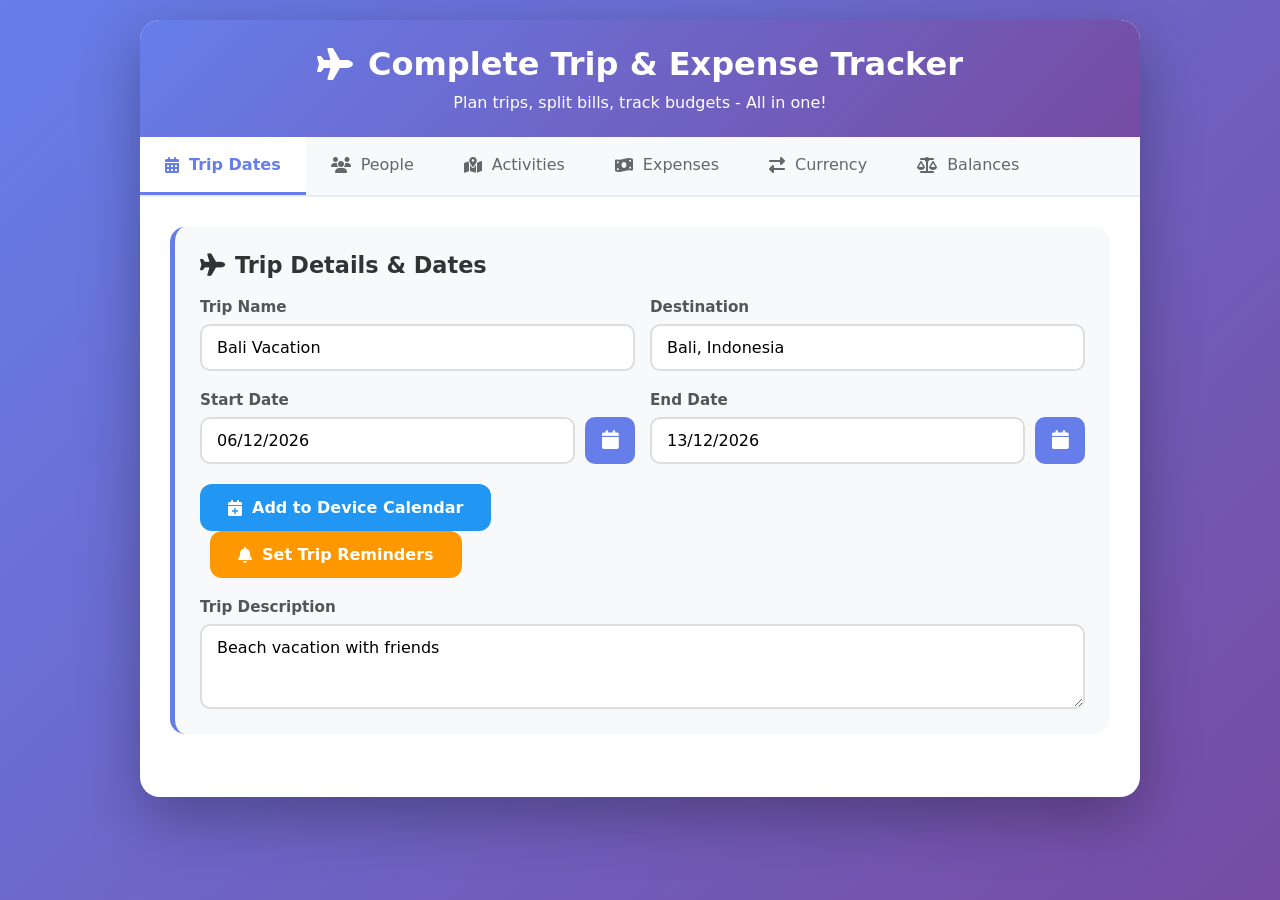
==== index.html @ 72ba5b9f "Update index.html" ====
<!DOCTYPE html>
<html lang="en">
<head>
    <meta charset="UTF-8">
    <meta name="viewport" content="width=device-width, initial-scale=1.0">
    <title>Trip Planner & Expense Tracker</title>
    <link rel="stylesheet" href="https://cdnjs.cloudflare.com/ajax/libs/font-awesome/6.4.0/css/all.min.css">
    <style>
        * {
            margin: 0;
            padding: 0;
            box-sizing: border-box;
            font-family: 'Segoe UI', system-ui, sans-serif;
        }
        
        body {
            background: linear-gradient(135deg, #667eea 0%, #764ba2 100%);
            min-height: 100vh;
            padding: 20px;
            color: #333;
        }
        
        .container {
            max-width: 1000px;
            margin: 0 auto;
            background: white;
            border-radius: 20px;
            overflow: hidden;
            box-shadow: 0 20px 60px rgba(0, 0, 0, 0.3);
        }
        
        /* Header */
        .header {
            background: linear-gradient(135deg, #667eea 0%, #764ba2 100%);
            color: white;
            padding: 25px;
            text-align: center;
        }
        
        .header h1 {
            font-size: 2rem;
            margin-bottom: 10px;
            display: flex;
            align-items: center;
            justify-content: center;
            gap: 15px;
        }
        
        /* Tabs */
        .tabs {
            display: flex;
            background: #f8f9fa;
            border-bottom: 2px solid #e9ecef;
            overflow-x: auto;
        }
        
        .tab-btn {
            padding: 18px 25px;
            border: none;
            background: none;
            font-size: 1rem;
            cursor: pointer;
            display: flex;
            align-items: center;
            gap: 10px;
            white-space: nowrap;
            color: #666;
            border-bottom: 3px solid transparent;
            transition: all 0.3s;
        }
        
        .tab-btn:hover {
            background: #e9ecef;
        }
        
        .tab-btn.active {
            color: #667eea;
            border-bottom: 3px solid #667eea;
            background: white;
            font-weight: 600;
        }
        
        /* Main Content */
        .main-content {
            padding: 30px;
            min-height: 600px;
        }
        
        .tab-content {
            display: none;
            animation: fadeIn 0.5s ease;
        }
        
        .tab-content.active {
            display: block;
        }
        
        @keyframes fadeIn {
            from { opacity: 0; transform: translateY(20px); }
            to { opacity: 1; transform: translateY(0); }
        }
        
        /* Card Styling */
        .card {
            background: #f8f9fa;
            border-radius: 15px;
            padding: 25px;
            margin-bottom: 25px;
            border-left: 5px solid #667eea;
        }
        
        .card h2 {
            color: #333;
            margin-bottom: 20px;
            display: flex;
            align-items: center;
            gap: 10px;
            font-size: 1.4rem;
        }
        
        /* Input Groups */
        .input-row {
            display: grid;
            grid-template-columns: repeat(auto-fit, minmax(200px, 1fr));
            gap: 15px;
            margin-bottom: 20px;
        }
        
        .input-group {
            display: flex;
            flex-direction: column;
            gap: 8px;
        }
        
        .input-group label {
            font-weight: 600;
            color: #555;
            font-size: 0.95rem;
        }
        
        input, select, textarea {
            padding: 12px 15px;
            border: 2px solid #ddd;
            border-radius: 10px;
            font-size: 1rem;
            transition: all 0.3s;
            background: white;
        }
        
        input:focus, select:focus, textarea:focus {
            outline: none;
            border-color: #667eea;
            box-shadow: 0 0 0 3px rgba(102, 126, 234, 0.1);
        }
        
        /* Date Picker */
        .date-container {
            position: relative;
        }
        
        .date-input-container {
            display: flex;
            gap: 10px;
        }
        
        .date-input {
            flex: 1;
        }
        
        .calendar-btn {
            background: #667eea;
            color: white;
            border: none;
            width: 50px;
            border-radius: 10px;
            cursor: pointer;
            font-size: 1.2rem;
            display: flex;
            align-items: center;
            justify-content: center;
            transition: all 0.3s;
        }
        
        .calendar-btn:hover {
            background: #764ba2;
        }
        
        .calendar-modal {
            display: none;
            position: absolute;
            top: 100%;
            left: 0;
            background: white;
            border-radius: 15px;
            padding: 20px;
            box-shadow: 0 10px 40px rgba(0, 0, 0, 0.2);
            z-index: 1000;
            width: 320px;
            margin-top: 10px;
        }
        
        .calendar-modal.active {
            display: block;
            animation: fadeIn 0.3s ease;
        }
        
        /* Calendar Styling */
        .calendar {
            width: 100%;
        }
        
        .calendar-header {
            display: flex;
            justify-content: space-between;
            align-items: center;
            margin-bottom: 15px;
            padding-bottom: 10px;
            border-bottom: 2px solid #f0f0f0;
        }
        
        .calendar-header button {
            background: none;
            border: none;
            font-size: 1.2rem;
            cursor: pointer;
            color: #667eea;
            padding: 5px 10px;
            border-radius: 5px;
        }
        
        .calendar-header button:hover {
            background: #f0f0f0;
        }
        
        .calendar-month-year {
            font-weight: 600;
            font-size: 1.1rem;
        }
        
        .calendar-weekdays {
            display: grid;
            grid-template-columns: repeat(7, 1fr);
            text-align: center;
            font-weight: 600;
            color: #666;
            margin-bottom: 10px;
        }
        
        .calendar-days {
            display: grid;
            grid-template-columns: repeat(7, 1fr);
            gap: 5px;
        }
        
        .calendar-day {
            height: 40px;
            display: flex;
            align-items: center;
            justify-content: center;
            border-radius: 8px;
            cursor: pointer;
            transition: all 0.2s;
            font-size: 0.9rem;
        }
        
        .calendar-day:hover:not(.empty):not(.selected) {
            background: #f0f0f0;
        }
        
        .calendar-day.empty {
            cursor: default;
        }
        
        .calendar-day.selected {
            background: #667eea;
            color: white;
        }
        
        .calendar-day.today {
            background: #e3f2fd;
            font-weight: bold;
        }
        
        /* Buttons */
        .btn {
            background: linear-gradient(135deg, #667eea 0%, #764ba2 100%);
            color: white;
            border: none;
            padding: 14px 28px;
            border-radius: 12px;
            font-size: 1rem;
            font-weight: 600;
            cursor: pointer;
            display: flex;
            align-items: center;
            gap: 10px;
            transition: all 0.3s;
        }
        
        .btn:hover {
            transform: translateY(-3px);
            box-shadow: 0 8px 20px rgba(102, 126, 234, 0.3);
        }
        
        /* Currency Converter */
        .converter-box {
            background: white;
            border: 3px solid #667eea;
            border-radius: 15px;
            padding: 25px;
            margin: 30px 0;
            text-align: center;
        }
        
        .converter-box h3 {
            margin-bottom: 20px;
            color: #333;
            display: flex;
            align-items: center;
            justify-content: center;
            gap: 10px;
        }
        
        .converter-inputs {
            display: flex;
            align-items: center;
            justify-content: center;
            gap: 15px;
            flex-wrap: wrap;
            margin-bottom: 20px;
        }
        
        .currency-input {
            display: flex;
            flex-direction: column;
            align-items: center;
            gap: 10px;
        }
        
        .swap-btn {
            background: #667eea;
            color: white;
            border: none;
            width: 50px;
            height: 50px;
            border-radius: 50%;
            cursor: pointer;
            font-size: 1.5rem;
            display: flex;
            align-items: center;
            justify-content: center;
            transition: all 0.3s;
        }
        
        .swap-btn:hover {
            transform: rotate(180deg);
            background: #764ba2;
        }
        
        .conversion-result {
            background: linear-gradient(135deg, #667eea 0%, #764ba2 100%);
            color: white;
            padding: 20px;
            border-radius: 12px;
            font-size: 1.5rem;
            font-weight: bold;
            margin-top: 20px;
            display: none;
        }
        
        /* Checkbox Grid */
        .checkbox-grid {
            display: grid;
            grid-template-columns: repeat(auto-fill, minmax(180px, 1fr));
            gap: 12px;
            margin: 20px 0;
        }
        
        .checkbox-item {
            display: flex;
            align-items: center;
            gap: 10px;
            padding: 12px;
            background: white;
            border: 2px solid #e9ecef;
            border-radius: 10px;
            cursor: pointer;
            transition: all 0.3s;
        }
        
        .checkbox-item:hover {
            border-color: #667eea;
            transform: translateY(-2px);
        }
        
        .checkbox-item input {
            margin: 0;
        }
        
        /* List Items */
        .list {
            margin-top: 20px;
        }
        
        .list-item {
            background: white;
            border-left: 4px solid #667eea;
            padding: 15px;
            margin-bottom: 10px;
            border-radius: 10px;
            display: flex;
            justify-content: space-between;
            align-items: center;
        }
        
        .delete-btn {
            background: #ff6b6b;
            color: white;
            border: none;
            width: 30px;
            height: 30px;
            border-radius: 50%;
            cursor: pointer;
            display: flex;
            align-items: center;
            justify-content: center;
        }
        
        /* Balance Cards */
        .balance-summary {
            display: grid;
            grid-template-columns: repeat(2, 1fr);
            gap: 15px;
            margin-bottom: 25px;
        }
        
        .total-card {
            background: linear-gradient(135deg, #667eea 0%, #764ba2 100%);
            color: white;
            padding: 20px;
            border-radius: 15px;
            text-align: center;
        }
        
        /* Responsive */
        @media (max-width: 768px) {
            .tabs {
                flex-direction: column;
            }
            
            .tab-btn {
                justify-content: center;
            }
            
            .input-row {
                grid-template-columns: 1fr;
            }
            
            .checkbox-grid {
                grid-template-columns: 1fr;
            }
            
            .converter-inputs {
                flex-direction: column;
            }
            
            .swap-btn {
                transform: rotate(90deg);
            }
            
            .swap-btn:hover {
                transform: rotate(270deg);
            }
            
            .balance-summary {
                grid-template-columns: 1fr;
            }
            
            .calendar-modal {
                position: fixed;
                top: 50%;
                left: 50%;
                transform: translate(-50%, -50%);
                width: 90%;
                max-width: 320px;
            }
        }
    </style>
</head>
<body>
    <div class="container">
        <!-- Header -->
        <div class="header">
            <h1><i class="fas fa-plane"></i> Complete Trip & Expense Tracker</h1>
            <p>Plan trips, split bills, track budgets - All in one!</p>
        </div>
        
        <!-- Tabs Navigation -->
        <div class="tabs">
            <button class="tab-btn active" data-tab="trip">
                <i class="fas fa-calendar-alt"></i> Trip Dates
            </button>
            <button class="tab-btn" data-tab="people">
                <i class="fas fa-users"></i> People
            </button>
            <button class="tab-btn" data-tab="activities">
                <i class="fas fa-map-marked-alt"></i> Activities
            </button>
            <button class="tab-btn" data-tab="expenses">
                <i class="fas fa-money-bill-wave"></i> Expenses
            </button>
            <button class="tab-btn" data-tab="currency">
                <i class="fas fa-exchange-alt"></i> Currency
            </button>
            <button class="tab-btn" data-tab="balances">
                <i class="fas fa-scale-balanced"></i> Balances
            </button>
        </div>
        
        <!-- Main Content -->
        <div class="main-content">
            <!-- TRIP DATES TAB -->
            <div id="trip" class="tab-content active">
                <div class="card">
                    <h2><i class="fas fa-plane"></i> Trip Details & Dates</h2>
                    
                    <div class="input-row">
                        <div class="input-group">
                            <label for="tripName">Trip Name</label>
                            <input type="text" id="tripName" placeholder="e.g., Bali Vacation" value="Bali Vacation">
                        </div>
                        <div class="input-group">
                            <label for="destination">Destination</label>
                            <input type="text" id="destination" placeholder="Where are you going?" value="Bali, Indonesia">
                        </div>
                    </div>
                    
                    <!-- Date Range with Calendar -->
                    <div class="input-row">
                        <div class="input-group">
                            <label for="startDate">Start Date</label>
                            <div class="date-container">
                                <div class="date-input-container">
                                    <input type="text" id="startDate" 
                                           class="date-input" 
                                           placeholder="DD/MM/YYYY"
                                           pattern="\d{2}/\d{2}/\d{4}">
                                    <button class="calendar-btn" onclick="toggleCalendar('start')">
                                        <i class="fas fa-calendar"></i>
                                    </button>
                                </div>
                                <div class="calendar-modal" id="calendarStart"></div>
                            </div>
                        </div>
                        
                        <div class="input-group">
                            <label for="endDate">End Date</label>
                            <div class="date-container">
                                <div class="date-input-container">
                                    <input type="text" id="endDate" 
                                           class="date-input" 
                                           placeholder="DD/MM/YYYY"
                                           pattern="\d{2}/\d{2}/\d{4}">
                                    <button class="calendar-btn" onclick="toggleCalendar('end')">
                                        <i class="fas fa-calendar"></i>
                                    </button>
                                </div>
                                <div class="calendar-modal" id="calendarEnd"></div>
                            </div>
                        </div>
                    </div>
                    
                    <!-- Calendar Export Buttons -->
                    <div style="margin-top: 20px;">
                        <button onclick="exportToCalendar()" class="btn" style="background: #2196F3;">
                            <i class="fas fa-calendar-plus"></i> Add to Device Calendar
                        </button>
                        <button onclick="setupNotifications()" class="btn" style="background: #FF9800; margin-left: 10px;">
                            <i class="fas fa-bell"></i> Set Trip Reminders
                        </button>
                        <div id="calendarStatus" style="margin-top: 10px; font-size: 0.9rem; color: #666;"></div>
                    </div>
                    
                    <div class="input-group" style="margin-top: 20px;">
                        <label for="tripDescription">Trip Description</label>
                        <textarea id="tripDescription" rows="3" placeholder="Any notes about the trip...">Beach vacation with friends</textarea>
                    </div>
                </div>
            </div>
            
            <!-- PEOPLE TAB -->
            <div id="people" class="tab-content">
                <div class="card">
                    <h2><i class="fas fa-users"></i> Add Trip Participants</h2>
                    
                    <div class="input-row">
                        <div class="input-group">
                            <label for="personName">Name</label>
                            <input type="text" id="personName" placeholder="e.g., John">
                        </div>
                        <div class="input-group">
                            <label for="personBudget">Budget</label>
                            <input type="number" id="personBudget" placeholder="0.00" min="0" step="0.01">
                        </div>
                        <div class="input-group">
                            <label for="personCurrency">Preferred Currency</label>
                            <select id="personCurrency">
                                <option value="USD">🇺🇸 USD</option>
                                <option value="EUR">🇪🇺 EUR</option>
                                <option value="GBP">🇬🇧 GBP</option>
                                <option value="JPY">🇯🇵 JPY</option>
                                <option value="INR">🇮🇳 INR</option>
                            </select>
                        </div>
                        <div class="input-group" style="align-self: flex-end;">
                            <button onclick="addPerson()" class="btn" style="padding: 12px 20px;">
                                <i class="fas fa-plus"></i> Add
                            </button>
                        </div>
                    </div>
                    
                    <div id="participantsList">
                        <h3 style="margin: 25px 0 15px; color: #555;">Trip Participants</h3>
                        <div id="participantsContainer">
                            <!-- Participants will appear here -->
                        </div>
                    </div>
                </div>
            </div>
            
            <!-- ACTIVITIES TAB -->
            <div id="activities" class="tab-content">
                <div class="card">
                    <h2><i class="fas fa-map-marked-alt"></i> Plan Activities</h2>
                    
                    <div class="input-row">
                        <div class="input-group">
                            <label for="activityName">Activity Name</label>
                            <input type="text" id="activityName" placeholder="e.g., Museum Tour">
                        </div>
                        <div class="input-group">
                            <label for="activityDate">Date</label>
                            <div class="date-container">
                                <div class="date-input-container">
                                    <input type="text" id="activityDate" 
                                           class="date-input" 
                                           placeholder="DD/MM/YYYY"
                                           pattern="\d{2}/\d{2}/\d{4}">
                                    <button class="calendar-btn" onclick="toggleCalendar('activity')">
                                        <i class="fas fa-calendar"></i>
                                    </button>
                                </div>
                                <div class="calendar-modal" id="calendarActivity"></div>
                            </div>
                        </div>
                    </div>
                    
                    <div class="input-row">
                        <div class="input-group">
                            <label for="activityCost">Total Cost</label>
                            <input type="number" id="activityCost" placeholder="0.00" min="0" step="0.01">
                        </div>
                        <div class="input-group">
                            <label for="activityCurrency">Currency</label>
                            <select id="activityCurrency">
                                <option value="USD">🇺🇸 USD</option>
                                <option value="EUR">🇪🇺 EUR</option>
                                <option value="GBP">🇬🇧 GBP</option>
                            </select>
                        </div>
                    </div>
                    
                    <div class="input-group">
                        <label for="activityDescription">Description</label>
                        <textarea id="activityDescription" rows="2" placeholder="Details about the activity..."></textarea>
                    </div>
                    
                    <h3 style="margin: 25px 0 15px; color: #555;">Select Participants for this Activity</h3>
                    <div id="activityParticipantsCheckboxes" class="checkbox-grid">
                        <!-- Checkboxes will be added here -->
                    </div>
                    
                    <!-- Budget Check Section -->
                    <div style="margin-top: 20px; padding: 15px; background: #f8f9fa; border-radius: 10px; display: none;" id="budgetCheck">
                        <h4><i class="fas fa-wallet"></i> Budget Check</h4>
                        <div id="budgetStatus"></div>
                    </div>
                    
                    <button onclick="addActivity()" class="btn" style="margin-top: 20px;">
                        <i class="fas fa-calendar-plus"></i> Add Activity
                    </button>
                    
                    <div id="activitiesList">
                        <h3 style="margin: 30px 0 15px; color: #555;">Planned Activities</h3>
                        <div id="activitiesContainer">
                            <!-- Activities will appear here -->
                        </div>
                    </div>
                </div>
            </div>
            
            <!-- EXPENSES TAB -->
            <div id="expenses" class="tab-content">
                <div class="card">
                    <h2><i class="fas fa-money-bill-wave"></i> Add Expenses</h2>
                    
                    <div class="input-row">
                        <div class="input-group">
                            <label for="expenseName">Description</label>
                            <input type="text" id="expenseName" placeholder="e.g., Dinner at restaurant">
                        </div>
                        <div class="input-group">
                            <label for="expenseAmount">Amount</label>
                            <input type="number" id="expenseAmount" placeholder="0.00" min="0" step="0.01">
                        </div>
                    </div>
                    
                    <div class="input-row">
                        <div class="input-group">
                            <label for="expenseCurrency">Currency</label>
                            <select id="expenseCurrency">
                                <option value="USD">🇺🇸 USD</option>
                                <option value="EUR">🇪🇺 EUR</option>
                                <option value="GBP">🇬🇧 GBP</option>
                                <option value="JPY">🇯🇵 JPY</option>
                                <option value="INR">🇮🇳 INR</option>
                            </select>
                        </div>
                        <div class="input-group">
                            <label for="paidBy">Paid By</label>
                            <select id="paidBy">
                                <!-- Filled by JavaScript -->
                            </select>
                        </div>
                    </div>
                    
                    <div class="input-group">
                        <label for="expenseCategory">Category</label>
                        <select id="expenseCategory">
                            <option value="food">🍕 Food & Drinks</option>
                            <option value="transport">🚗 Transport</option>
                            <option value="accommodation">🏨 Accommodation</option>
                            <option value="activities">🎭 Activities</option>
                            <option value="shopping">🛍️ Shopping</option>
                            <option value="other">📦 Other</option>
                        </select>
                    </div>
                    
                    <h3 style="margin: 25px 0 15px; color: #555;">Split Between</h3>
                    <div id="splitCheckboxes" class="checkbox-grid">
                        <!-- Checkboxes will be added here -->
                    </div>
                    
                    <!-- Real-time Balance Preview -->
                    <div style="margin-top: 20px; padding: 15px; background: #f8f9fa; border-radius: 10px;">
                        <h4><i class="fas fa-calculator"></i> Real-time Balance Preview</h4>
                        <div id="balancePreview">
                            <div style="color: #666; text-align: center;">Enter expense details to see balance impact</div>
                        </div>
                    </div>
                    
                    <button onclick="addExpense()" class="btn" style="margin-top: 20px;">
                        <i class="fas fa-save"></i> Add Expense
                    </button>
                    
                    <div id="expensesList">
                        <h3 style="margin: 30px 0 15px; color: #555;">All Expenses</h3>
                        <div id="expensesContainer">
                            <!-- Expenses will appear here -->
                        </div>
                    </div>
                </div>
            </div>
            
            <!-- CURRENCY TAB -->
            <div id="currency" class="tab-content">
                <div class="card">
                    <h2><i class="fas fa-exchange-alt"></i> Currency Converter</h2>
                    
                    <div class="converter-box">
                        <h3><i class="fas fa-globe"></i> Convert Amounts</h3>
                        
                        <div class="converter-inputs">
                            <div class="currency-input">
                                <label>From</label>
                                <div style="display: flex; gap: 10px;">
                                    <input type="number" id="convertFromAmount" value="100" placeholder="Amount" style="width: 150px;">
                                    <select id="convertFromCurrency" style="width: 120px;">
                                        <option value="USD">🇺🇸 USD</option>
                                        <option value="EUR">🇪🇺 EUR</option>
                                        <option value="GBP">🇬🇧 GBP</option>
                                        <option value="JPY">🇯🇵 JPY</option>
                                        <option value="INR">🇮🇳 INR</option>
                                    </select>
                                </div>
                            </div>
                            
                            <button class="swap-btn" onclick="swapCurrencies()">
                                <i class="fas fa-exchange-alt"></i>
                            </button>
                            
                            <div class="currency-input">
                                <label>To</label>
                                <div style="display: flex; gap: 10px;">
                                    <select id="convertToCurrency" style="width: 120px;">
                                        <option value="EUR">🇪🇺 EUR</option>
                                        <option value="USD">🇺🇸 USD</option>
                                        <option value="GBP">🇬🇧 GBP</option>
                                        <option value="JPY">🇯🇵 JPY</option>
                                        <option value="INR">🇮🇳 INR</option>
                                    </select>
                                    <input type="number" id="convertToAmount" placeholder="Result" readonly style="width: 150px; background: #f5f5f5;">
                                </div>
                            </div>
                        </div>
                        
                        <button onclick="convertCurrency()" class="btn" style="margin-top: 20px;">
                            <i class="fas fa-calculator"></i> Convert
                        </button>
                        
                        <div id="conversionResult" class="conversion-result">
                            <!-- Result will appear here -->
                        </div>
                    </div>
                </div>
            </div>
            
            <!-- BALANCES TAB -->
            <div id="balances" class="tab-content">
                <div class="card">
                    <h2><i class="fas fa-scale-balanced"></i> Balances & Settlements</h2>
                    
                    <div class="balance-summary">
                        <div class="total-card">
                            <h3>Total Trip Cost</h3>
                            <span id="totalCost" style="font-size: 1.5rem; font-weight: bold;">$0.00</span>
                        </div>
                        <div class="total-card">
                            <h3>Total Owed</h3>
                            <span id="totalOwed" style="font-size: 1.5rem; font-weight: bold;">$0.00</span>
                        </div>
                    </div>
                    
                    <div style="margin-top: 30px;">
                        <h3 style="margin-bottom: 20px; color: #555;">
                            <i class="fas fa-hand-holding-usd"></i> Who Owes Whom
                        </h3>
                        <div id="balancesList">
                            <!-- Balances will appear here -->
                        </div>
                    </div>
                    
                    <div style="margin-top: 30px;">
                        <h3 style="margin-bottom: 20px; color: #555;">
                            <i class="fas fa-chart-pie"></i> Spending Summary
                        </h3>
                        <div id="spendingSummary">
                            <!-- Spending summary will appear here -->
                        </div>
                    </div>
                    
                    <button onclick="calculateAllBalances()" class="btn" style="margin-top: 30px;">
                        <i class="fas fa-calculator"></i> Calculate All Balances
                    </button>
                </div>
            </div>
        </div>
    </div>
    
    <!-- JavaScript -->
    <script src="app.js"></script>
</body>
</html>
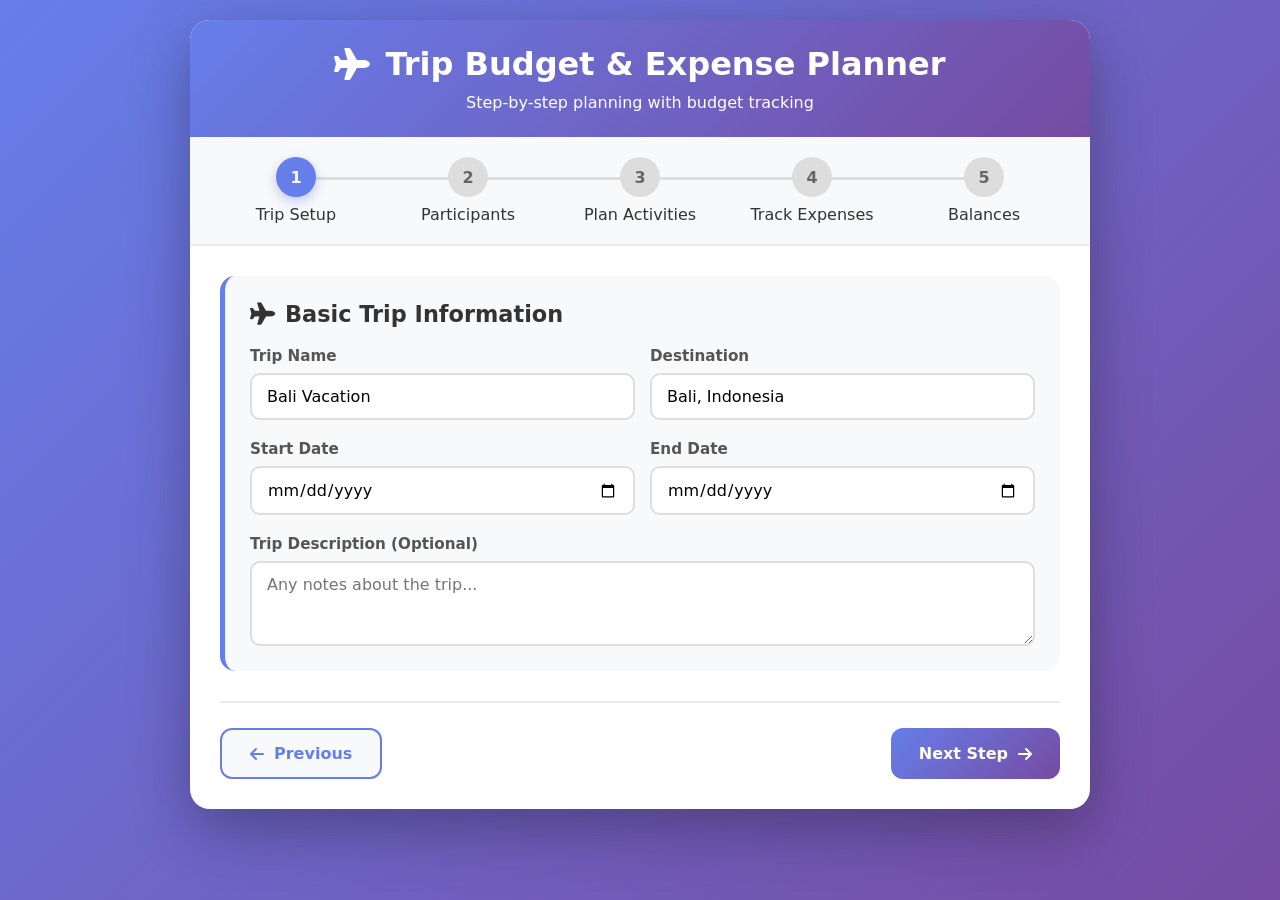
==== commit 4a670647: "Update index.html" ====
--- a/index.html
+++ b/index.html
@@ -3,7 +3,7 @@
 <head>
     <meta charset="UTF-8">
     <meta name="viewport" content="width=device-width, initial-scale=1.0">
-    <title>Trip Planner & Expense Tracker</title>
+    <title>Trip Planner - Budget & Expense Tracker</title>
     <link rel="stylesheet" href="https://cdnjs.cloudflare.com/ajax/libs/font-awesome/6.4.0/css/all.min.css">
     <style>
         * {
@@ -21,7 +21,7 @@
         }
         
         .container {
-            max-width: 1000px;
+            max-width: 900px;
             margin: 0 auto;
             background: white;
             border-radius: 20px;
@@ -46,52 +46,69 @@
             gap: 15px;
         }
         
-        /* Tabs */
-        .tabs {
-            display: flex;
+        /* Steps */
+        .steps {
+            display: flex;
+            justify-content: space-between;
+            padding: 20px;
             background: #f8f9fa;
             border-bottom: 2px solid #e9ecef;
-            overflow-x: auto;
-        }
-        
-        .tab-btn {
-            padding: 18px 25px;
-            border: none;
-            background: none;
-            font-size: 1rem;
-            cursor: pointer;
-            display: flex;
-            align-items: center;
-            gap: 10px;
-            white-space: nowrap;
+        }
+        
+        .step {
+            display: flex;
+            flex-direction: column;
+            align-items: center;
+            gap: 8px;
+            flex: 1;
+            position: relative;
+        }
+        
+        .step-number {
+            width: 40px;
+            height: 40px;
+            background: #ddd;
+            border-radius: 50%;
+            display: flex;
+            align-items: center;
+            justify-content: center;
+            font-weight: bold;
             color: #666;
-            border-bottom: 3px solid transparent;
-            transition: all 0.3s;
-        }
-        
-        .tab-btn:hover {
-            background: #e9ecef;
-        }
-        
-        .tab-btn.active {
-            color: #667eea;
-            border-bottom: 3px solid #667eea;
-            background: white;
-            font-weight: 600;
+            z-index: 2;
+        }
+        
+        .step.active .step-number {
+            background: #667eea;
+            color: white;
+            box-shadow: 0 4px 12px rgba(102, 126, 234, 0.4);
+        }
+        
+        .step-line {
+            position: absolute;
+            top: 20px;
+            left: 60%;
+            right: -40%;
+            height: 3px;
+            background: #ddd;
+            z-index: 1;
+        }
+        
+        .step:last-child .step-line {
+            display: none;
         }
         
         /* Main Content */
         .main-content {
             padding: 30px;
-            min-height: 600px;
-        }
-        
-        .tab-content {
+            min-height: 500px;
+        }
+        
+        .step-content {
             display: none;
             animation: fadeIn 0.5s ease;
         }
         
-        .tab-content.active {
+        .step-content.active {
             display: block;
         }
         
@@ -153,140 +170,18 @@
             box-shadow: 0 0 0 3px rgba(102, 126, 234, 0.1);
         }
         
-        /* Date Picker */
-        .date-container {
-            position: relative;
-        }
-        
-        .date-input-container {
-            display: flex;
-            gap: 10px;
-        }
-        
-        .date-input {
-            flex: 1;
-        }
-        
-        .calendar-btn {
-            background: #667eea;
-            color: white;
+        /* Buttons */
+        .buttons {
+            display: flex;
+            justify-content: space-between;
+            margin-top: 30px;
+            padding-top: 25px;
+            border-top: 2px solid #e9ecef;
+        }
+        
+        .btn {
+            padding: 14px 28px;
             border: none;
-            width: 50px;
-            border-radius: 10px;
-            cursor: pointer;
-            font-size: 1.2rem;
-            display: flex;
-            align-items: center;
-            justify-content: center;
-            transition: all 0.3s;
-        }
-        
-        .calendar-btn:hover {
-            background: #764ba2;
-        }
-        
-        .calendar-modal {
-            display: none;
-            position: absolute;
-            top: 100%;
-            left: 0;
-            background: white;
-            border-radius: 15px;
-            padding: 20px;
-            box-shadow: 0 10px 40px rgba(0, 0, 0, 0.2);
-            z-index: 1000;
-            width: 320px;
-            margin-top: 10px;
-        }
-        
-        .calendar-modal.active {
-            display: block;
-            animation: fadeIn 0.3s ease;
-        }
-        
-        /* Calendar Styling */
-        .calendar {
-            width: 100%;
-        }
-        
-        .calendar-header {
-            display: flex;
-            justify-content: space-between;
-            align-items: center;
-            margin-bottom: 15px;
-            padding-bottom: 10px;
-            border-bottom: 2px solid #f0f0f0;
-        }
-        
-        .calendar-header button {
-            background: none;
-            border: none;
-            font-size: 1.2rem;
-            cursor: pointer;
-            color: #667eea;
-            padding: 5px 10px;
-            border-radius: 5px;
-        }
-        
-        .calendar-header button:hover {
-            background: #f0f0f0;
-        }
-        
-        .calendar-month-year {
-            font-weight: 600;
-            font-size: 1.1rem;
-        }
-        
-        .calendar-weekdays {
-            display: grid;
-            grid-template-columns: repeat(7, 1fr);
-            text-align: center;
-            font-weight: 600;
-            color: #666;
-            margin-bottom: 10px;
-        }
-        
-        .calendar-days {
-            display: grid;
-            grid-template-columns: repeat(7, 1fr);
-            gap: 5px;
-        }
-        
-        .calendar-day {
-            height: 40px;
-            display: flex;
-            align-items: center;
-            justify-content: center;
-            border-radius: 8px;
-            cursor: pointer;
-            transition: all 0.2s;
-            font-size: 0.9rem;
-        }
-        
-        .calendar-day:hover:not(.empty):not(.selected) {
-            background: #f0f0f0;
-        }
-        
-        .calendar-day.empty {
-            cursor: default;
-        }
-        
-        .calendar-day.selected {
-            background: #667eea;
-            color: white;
-        }
-        
-        .calendar-day.today {
-            background: #e3f2fd;
-            font-weight: bold;
-        }
-        
-        /* Buttons */
-        .btn {
-            background: linear-gradient(135deg, #667eea 0%, #764ba2 100%);
-            color: white;
-            border: none;
-            padding: 14px 28px;
             border-radius: 12px;
             font-size: 1rem;
             font-weight: 600;
@@ -297,9 +192,114 @@
             transition: all 0.3s;
         }
         
+        .btn-prev {
+            background: #f8f9fa;
+            color: #667eea;
+            border: 2px solid #667eea;
+        }
+        
+        .btn-next {
+            background: linear-gradient(135deg, #667eea 0%, #764ba2 100%);
+            color: white;
+        }
+        
         .btn:hover {
             transform: translateY(-3px);
             box-shadow: 0 8px 20px rgba(102, 126, 234, 0.3);
+        }
+        
+        .btn:disabled {
+            opacity: 0.5;
+            cursor: not-allowed;
+            transform: none;
+            box-shadow: none;
+        }
+        
+        .btn-small {
+            background: #f8f9fa;
+            color: #667eea;
+            border: 2px solid #667eea;
+            padding: 8px 15px;
+            border-radius: 8px;
+            font-size: 0.9rem;
+            cursor: pointer;
+            display: inline-flex;
+            align-items: center;
+            gap: 5px;
+        }
+        
+        /* Checkbox Grid */
+        .checkbox-grid {
+            display: grid;
+            grid-template-columns: repeat(auto-fill, minmax(180px, 1fr));
+            gap: 12px;
+            margin: 20px 0;
+        }
+        
+        .checkbox-item {
+            display: flex;
+            align-items: center;
+            gap: 10px;
+            padding: 12px;
+            background: white;
+            border: 2px solid #e9ecef;
+            border-radius: 10px;
+            cursor: pointer;
+            transition: all 0.3s;
+        }
+        
+        .checkbox-item:hover {
+            border-color: #667eea;
+            transform: translateY(-2px);
+        }
+        
+        /* List Items */
+        .list-item {
+            background: white;
+            border-left: 4px solid #667eea;
+            padding: 15px;
+            margin-bottom: 10px;
+            border-radius: 10px;
+            display: flex;
+            justify-content: space-between;
+            align-items: center;
+        }
+        
+        .delete-btn {
+            background: #ff6b6b;
+            color: white;
+            border: none;
+            width: 30px;
+            height: 30px;
+            border-radius: 50%;
+            cursor: pointer;
+            display: flex;
+            align-items: center;
+            justify-content: center;
+        }
+        
+        /* Budget Status */
+        .budget-status {
+            background: white;
+            border-radius: 10px;
+            padding: 15px;
+            margin: 20px 0;
+            border: 2px solid #e9ecef;
+        }
+        
+        .budget-good {
+            color: #4CAF50;
+            font-weight: bold;
+        }
+        
+        .budget-warning {
+            color: #FF9800;
+            font-weight: bold;
+        }
+        
+        .budget-danger {
+            color: #f44336;
+            font-weight: bold;
         }
         
         /* Currency Converter */
@@ -312,15 +312,6 @@
             text-align: center;
         }
         
-        .converter-box h3 {
-            margin-bottom: 20px;
-            color: #333;
-            display: flex;
-            align-items: center;
-            justify-content: center;
-            gap: 10px;
-        }
-        
         .converter-inputs {
             display: flex;
             align-items: center;
@@ -328,13 +319,6 @@
             gap: 15px;
             flex-wrap: wrap;
             margin-bottom: 20px;
-        }
-        
-        .currency-input {
-            display: flex;
-            flex-direction: column;
-            align-items: center;
-            gap: 10px;
         }
         
         .swap-btn {
@@ -357,99 +341,33 @@
             background: #764ba2;
         }
         
-        .conversion-result {
-            background: linear-gradient(135deg, #667eea 0%, #764ba2 100%);
-            color: white;
+        /* Balance Display */
+        .balance-display {
+            background: #f8f9fa;
+            border-radius: 10px;
             padding: 20px;
-            border-radius: 12px;
-            font-size: 1.5rem;
+            margin: 20px 0;
+        }
+        
+        .balance-positive {
+            color: #4CAF50;
             font-weight: bold;
-            margin-top: 20px;
-            display: none;
-        }
-        
-        /* Checkbox Grid */
-        .checkbox-grid {
-            display: grid;
-            grid-template-columns: repeat(auto-fill, minmax(180px, 1fr));
-            gap: 12px;
-            margin: 20px 0;
-        }
-        
-        .checkbox-item {
-            display: flex;
-            align-items: center;
-            gap: 10px;
-            padding: 12px;
-            background: white;
-            border: 2px solid #e9ecef;
-            border-radius: 10px;
-            cursor: pointer;
-            transition: all 0.3s;
-        }
-        
-        .checkbox-item:hover {
-            border-color: #667eea;
-            transform: translateY(-2px);
-        }
-        
-        .checkbox-item input {
-            margin: 0;
-        }
-        
-        /* List Items */
-        .list {
-            margin-top: 20px;
-        }
-        
-        .list-item {
-            background: white;
-            border-left: 4px solid #667eea;
-            padding: 15px;
-            margin-bottom: 10px;
-            border-radius: 10px;
-            display: flex;
-            justify-content: space-between;
-            align-items: center;
-        }
-        
-        .delete-btn {
-            background: #ff6b6b;
-            color: white;
-            border: none;
-            width: 30px;
-            height: 30px;
-            border-radius: 50%;
-            cursor: pointer;
-            display: flex;
-            align-items: center;
-            justify-content: center;
-        }
-        
-        /* Balance Cards */
-        .balance-summary {
-            display: grid;
-            grid-template-columns: repeat(2, 1fr);
-            gap: 15px;
-            margin-bottom: 25px;
-        }
-        
-        .total-card {
-            background: linear-gradient(135deg, #667eea 0%, #764ba2 100%);
-            color: white;
-            padding: 20px;
-            border-radius: 15px;
-            text-align: center;
+        }
+        
+        .balance-negative {
+            color: #f44336;
+            font-weight: bold;
         }
         
         /* Responsive */
         @media (max-width: 768px) {
-            .tabs {
+            .steps {
                 flex-direction: column;
-            }
-            
-            .tab-btn {
-                justify-content: center;
+                gap: 20px;
+            }
+            
+            .step-line {
+                display: none;
             }
             
             .input-row {
@@ -472,17 +390,14 @@
                 transform: rotate(270deg);
             }
             
-            .balance-summary {
-                grid-template-columns: 1fr;
-            }
-            
-            .calendar-modal {
-                position: fixed;
-                top: 50%;
-                left: 50%;
-                transform: translate(-50%, -50%);
-                width: 90%;
-                max-width: 320px;
+            .buttons {
+                flex-direction: column;
+                gap: 15px;
+            }
+            
+            .btn {
+                width: 100%;
+                justify-content: center;
             }
         }
     </style>
@@ -491,38 +406,44 @@
     <div class="container">
         <!-- Header -->
         <div class="header">
-            <h1><i class="fas fa-plane"></i> Complete Trip & Expense Tracker</h1>
-            <p>Plan trips, split bills, track budgets - All in one!</p>
+            <h1><i class="fas fa-plane"></i> Trip Budget & Expense Planner</h1>
+            <p>Step-by-step planning with budget tracking</p>
         </div>
         
-        <!-- Tabs Navigation -->
-        <div class="tabs">
-            <button class="tab-btn active" data-tab="trip">
-                <i class="fas fa-calendar-alt"></i> Trip Dates
-            </button>
-            <button class="tab-btn" data-tab="people">
-                <i class="fas fa-users"></i> People
-            </button>
-            <button class="tab-btn" data-tab="activities">
-                <i class="fas fa-map-marked-alt"></i> Activities
-            </button>
-            <button class="tab-btn" data-tab="expenses">
-                <i class="fas fa-money-bill-wave"></i> Expenses
-            </button>
-            <button class="tab-btn" data-tab="currency">
-                <i class="fas fa-exchange-alt"></i> Currency
-            </button>
-            <button class="tab-btn" data-tab="balances">
-                <i class="fas fa-scale-balanced"></i> Balances
-            </button>
+        <!-- Progress Steps -->
+        <div class="steps">
+            <div class="step active" data-step="1">
+                <div class="step-number">1</div>
+                <span>Trip Setup</span>
+                <div class="step-line"></div>
+            </div>
+            <div class="step" data-step="2">
+                <div class="step-number">2</div>
+                <span>Participants</span>
+                <div class="step-line"></div>
+            </div>
+            <div class="step" data-step="3">
+                <div class="step-number">3</div>
+                <span>Plan Activities</span>
+                <div class="step-line"></div>
+            </div>
+            <div class="step" data-step="4">
+                <div class="step-number">4</div>
+                <span>Track Expenses</span>
+                <div class="step-line"></div>
+            </div>
+            <div class="step" data-step="5">
+                <div class="step-number">5</div>
+                <span>Balances</span>
+            </div>
         </div>
         
         <!-- Main Content -->
         <div class="main-content">
-            <!-- TRIP DATES TAB -->
-            <div id="trip" class="tab-content active">
+            <!-- STEP 1: Trip Setup -->
+            <div class="step-content active" id="step1">
                 <div class="card">
-                    <h2><i class="fas fa-plane"></i> Trip Details & Dates</h2>
+                    <h2><i class="fas fa-plane"></i> Basic Trip Information</h2>
                     
                     <div class="input-row">
                         <div class="input-group">
@@ -535,63 +456,29 @@
                         </div>
                     </div>
                     
-                    <!-- Date Range with Calendar -->
                     <div class="input-row">
                         <div class="input-group">
                             <label for="startDate">Start Date</label>
-                            <div class="date-container">
-                                <div class="date-input-container">
-                                    <input type="text" id="startDate" 
-                                           class="date-input" 
-                                           placeholder="DD/MM/YYYY"
-                                           pattern="\d{2}/\d{2}/\d{4}">
-                                    <button class="calendar-btn" onclick="toggleCalendar('start')">
-                                        <i class="fas fa-calendar"></i>
-                                    </button>
-                                </div>
-                                <div class="calendar-modal" id="calendarStart"></div>
-                            </div>
-                        </div>
-                        
+                            <input type="date" id="startDate">
+                        </div>
                         <div class="input-group">
                             <label for="endDate">End Date</label>
-                            <div class="date-container">
-                                <div class="date-input-container">
-                                    <input type="text" id="endDate" 
-                                           class="date-input" 
-                                           placeholder="DD/MM/YYYY"
-                                           pattern="\d{2}/\d{2}/\d{4}">
-                                    <button class="calendar-btn" onclick="toggleCalendar('end')">
-                                        <i class="fas fa-calendar"></i>
-                                    </button>
-                                </div>
-                                <div class="calendar-modal" id="calendarEnd"></div>
-                            </div>
-                        </div>
-                    </div>
-                    
-                    <!-- Calendar Export Buttons -->
-                    <div style="margin-top: 20px;">
-                        <button onclick="exportToCalendar()" class="btn" style="background: #2196F3;">
-                            <i class="fas fa-calendar-plus"></i> Add to Device Calendar
-                        </button>
-                        <button onclick="setupNotifications()" class="btn" style="background: #FF9800; margin-left: 10px;">
-                            <i class="fas fa-bell"></i> Set Trip Reminders
-                        </button>
-                        <div id="calendarStatus" style="margin-top: 10px; font-size: 0.9rem; color: #666;"></div>
-                    </div>
-                    
-                    <div class="input-group" style="margin-top: 20px;">
-                        <label for="tripDescription">Trip Description</label>
-                        <textarea id="tripDescription" rows="3" placeholder="Any notes about the trip...">Beach vacation with friends</textarea>
+                            <input type="date" id="endDate">
+                        </div>
+                    </div>
+                    
+                    <div class="input-group">
+                        <label for="tripDescription">Trip Description (Optional)</label>
+                        <textarea id="tripDescription" rows="3" placeholder="Any notes about the trip..."></textarea>
                     </div>
                 </div>
             </div>
             
-            <!-- PEOPLE TAB -->
-            <div id="people" class="tab-content">
+            <!-- STEP 2: Participants -->
+            <div class="step-content" id="step2">
                 <div class="card">
                     <h2><i class="fas fa-users"></i> Add Trip Participants</h2>
+                    <p style="margin-bottom: 20px; color: #666;">Add everyone going on the trip with their budgets</p>
                     
                     <div class="input-row">
                         <div class="input-group">
@@ -603,7 +490,7 @@
                             <input type="number" id="personBudget" placeholder="0.00" min="0" step="0.01">
                         </div>
                         <div class="input-group">
-                            <label for="personCurrency">Preferred Currency</label>
+                            <label for="personCurrency">Currency</label>
                             <select id="personCurrency">
                                 <option value="USD">🇺🇸 USD</option>
                                 <option value="EUR">🇪🇺 EUR</option>
@@ -613,14 +500,14 @@
                             </select>
                         </div>
                         <div class="input-group" style="align-self: flex-end;">
-                            <button onclick="addPerson()" class="btn" style="padding: 12px 20px;">
+                            <button onclick="addPerson()" class="btn-small">
                                 <i class="fas fa-plus"></i> Add
                             </button>
                         </div>
                     </div>
                     
-                    <div id="participantsList">
-                        <h3 style="margin: 25px 0 15px; color: #555;">Trip Participants</h3>
+                    <div id="participantsList" style="margin-top: 30px;">
+                        <h3 style="margin-bottom: 15px; color: #555;">Trip Participants</h3>
                         <div id="participantsContainer">
                             <!-- Participants will appear here -->
                         </div>
@@ -628,10 +515,11 @@
                 </div>
             </div>
             
-            <!-- ACTIVITIES TAB -->
-            <div id="activities" class="tab-content">
+            <!-- STEP 3: Plan Activities (Budget Check Only) -->
+            <div class="step-content" id="step3">
                 <div class="card">
-                    <h2><i class="fas fa-map-marked-alt"></i> Plan Activities</h2>
+                    <h2><i class="fas fa-map-marked-alt"></i> Plan Activities & Check Budgets</h2>
+                    <p style="margin-bottom: 20px; color: #666;">Plan activities and see if they fit within everyone's budget</p>
                     
                     <div class="input-row">
                         <div class="input-group">
@@ -639,27 +527,12 @@
                             <input type="text" id="activityName" placeholder="e.g., Museum Tour">
                         </div>
                         <div class="input-group">
-                            <label for="activityDate">Date</label>
-                            <div class="date-container">
-                                <div class="date-input-container">
-                                    <input type="text" id="activityDate" 
-                                           class="date-input" 
-                                           placeholder="DD/MM/YYYY"
-                                           pattern="\d{2}/\d{2}/\d{4}">
-                                    <button class="calendar-btn" onclick="toggleCalendar('activity')">
-                                        <i class="fas fa-calendar"></i>
-                                    </button>
-                                </div>
-                                <div class="calendar-modal" id="calendarActivity"></div>
-                            </div>
-                        </div>
-                    </div>
-                    
-                    <div class="input-row">
-                        <div class="input-group">
                             <label for="activityCost">Total Cost</label>
                             <input type="number" id="activityCost" placeholder="0.00" min="0" step="0.01">
                         </div>
+                    </div>
+                    
+                    <div class="input-row">
                         <div class="input-group">
                             <label for="activityCurrency">Currency</label>
                             <select id="activityCurrency">
@@ -668,10 +541,14 @@
                                 <option value="GBP">🇬🇧 GBP</option>
                             </select>
                         </div>
+                        <div class="input-group">
+                            <label for="activityDate">Date</label>
+                            <input type="date" id="activityDate">
+                        </div>
                     </div>
                     
                     <div class="input-group">
-                        <label for="activityDescription">Description</label>
+                        <label for="activityDescription">Description (Optional)</label>
                         <textarea id="activityDescription" rows="2" placeholder="Details about the activity..."></textarea>
                     </div>
                     
@@ -680,18 +557,23 @@
                         <!-- Checkboxes will be added here -->
                     </div>
                     
-                    <!-- Budget Check Section -->
-                    <div style="margin-top: 20px; padding: 15px; background: #f8f9fa; border-radius: 10px; display: none;" id="budgetCheck">
-                        <h4><i class="fas fa-wallet"></i> Budget Check</h4>
+                    <!-- Budget Check Display -->
+                    <div class="budget-status" id="budgetStatusContainer" style="display: none;">
+                        <h4><i class="fas fa-wallet"></i> Budget Check Results</h4>
                         <div id="budgetStatus"></div>
                     </div>
                     
-                    <button onclick="addActivity()" class="btn" style="margin-top: 20px;">
-                        <i class="fas fa-calendar-plus"></i> Add Activity
-                    </button>
-                    
-                    <div id="activitiesList">
-                        <h3 style="margin: 30px 0 15px; color: #555;">Planned Activities</h3>
+                    <div style="text-align: center; margin-top: 25px;">
+                        <button onclick="checkActivityBudget()" class="btn" style="background: #2196F3;">
+                            <i class="fas fa-calculator"></i> Check Budget Impact
+                        </button>
+                        <button onclick="addActivity()" class="btn" style="background: #4CAF50; margin-left: 10px;">
+                            <i class="fas fa-plus"></i> Add to Plan
+                        </button>
+                    </div>
+                    
+                    <div id="activitiesList" style="margin-top: 30px;">
+                        <h3 style="margin-bottom: 15px; color: #555;">Planned Activities</h3>
                         <div id="activitiesContainer">
                             <!-- Activities will appear here -->
                         </div>
@@ -699,14 +581,15 @@
                 </div>
             </div>
             
-            <!-- EXPENSES TAB -->
-            <div id="expenses" class="tab-content">
+            <!-- STEP 4: Track Expenses (Counts toward balances) -->
+            <div class="step-content" id="step4">
                 <div class="card">
-                    <h2><i class="fas fa-money-bill-wave"></i> Add Expenses</h2>
+                    <h2><i class="fas fa-money-bill-wave"></i> Track Actual Expenses</h2>
+                    <p style="margin-bottom: 20px; color: #666;">Add real expenses that will count toward final balances</p>
                     
                     <div class="input-row">
                         <div class="input-group">
-                            <label for="expenseName">Description</label>
+                            <label for="expenseName">What was it?</label>
                             <input type="text" id="expenseName" placeholder="e.g., Dinner at restaurant">
                         </div>
                         <div class="input-group">
@@ -751,20 +634,14 @@
                         <!-- Checkboxes will be added here -->
                     </div>
                     
-                    <!-- Real-time Balance Preview -->
-                    <div style="margin-top: 20px; padding: 15px; background: #f8f9fa; border-radius: 10px;">
-                        <h4><i class="fas fa-calculator"></i> Real-time Balance Preview</h4>
-                        <div id="balancePreview">
-                            <div style="color: #666; text-align: center;">Enter expense details to see balance impact</div>
-                        </div>
-                    </div>
-                    
-                    <button onclick="addExpense()" class="btn" style="margin-top: 20px;">
-                        <i class="fas fa-save"></i> Add Expense
-                    </button>
-                    
-                    <div id="expensesList">
-                        <h3 style="margin: 30px 0 15px; color: #555;">All Expenses</h3>
+                    <div style="text-align: center; margin-top: 25px;">
+                        <button onclick="addExpense()" class="btn">
+                            <i class="fas fa-save"></i> Add Expense
+                        </button>
+                    </div>
+                    
+                    <div id="expensesList" style="margin-top: 30px;">
+                        <h3 style="margin-bottom: 15px; color: #555;">All Expenses</h3>
                         <div id="expensesContainer">
                             <!-- Expenses will appear here -->
                         </div>
@@ -772,102 +649,90 @@
                 </div>
             </div>
             
-            <!-- CURRENCY TAB -->
-            <div id="currency" class="tab-content">
+            <!-- STEP 5: Balances & Currency Converter -->
+            <div class="step-content" id="step5">
                 <div class="card">
-                    <h2><i class="fas fa-exchange-alt"></i> Currency Converter</h2>
-                    
+                    <h2><i class="fas fa-scale-balanced"></i> Final Balances</h2>
+                    
+                    <!-- Currency Converter -->
                     <div class="converter-box">
-                        <h3><i class="fas fa-globe"></i> Convert Amounts</h3>
+                        <h3><i class="fas fa-exchange-alt"></i> Currency Converter</h3>
                         
                         <div class="converter-inputs">
-                            <div class="currency-input">
-                                <label>From</label>
-                                <div style="display: flex; gap: 10px;">
-                                    <input type="number" id="convertFromAmount" value="100" placeholder="Amount" style="width: 150px;">
-                                    <select id="convertFromCurrency" style="width: 120px;">
-                                        <option value="USD">🇺🇸 USD</option>
-                                        <option value="EUR">🇪🇺 EUR</option>
-                                        <option value="GBP">🇬🇧 GBP</option>
-                                        <option value="JPY">🇯🇵 JPY</option>
-                                        <option value="INR">🇮🇳 INR</option>
-                                    </select>
-                                </div>
+                            <div>
+                                <label style="display: block; margin-bottom: 5px;">Amount</label>
+                                <input type="number" id="convertFromAmount" value="100" placeholder="Amount" style="width: 150px; padding: 10px;">
+                            </div>
+                            
+                            <div>
+                                <label style="display: block; margin-bottom: 5px;">From</label>
+                                <select id="convertFromCurrency" style="width: 120px; padding: 10px;">
+                                    <option value="USD">🇺🇸 USD</option>
+                                    <option value="EUR">🇪🇺 EUR</option>
+                                    <option value="GBP">🇬🇧 GBP</option>
+                                    <option value="JPY">🇯🇵 JPY</option>
+                                    <option value="INR">🇮🇳 INR</option>
+                                </select>
                             </div>
                             
                             <button class="swap-btn" onclick="swapCurrencies()">
                                 <i class="fas fa-exchange-alt"></i>
                             </button>
                             
-                            <div class="currency-input">
-                                <label>To</label>
-                                <div style="display: flex; gap: 10px;">
-                                    <select id="convertToCurrency" style="width: 120px;">
-                                        <option value="EUR">🇪🇺 EUR</option>
-                                        <option value="USD">🇺🇸 USD</option>
-                                        <option value="GBP">🇬🇧 GBP</option>
-                                        <option value="JPY">🇯🇵 JPY</option>
-                                        <option value="INR">🇮🇳 INR</option>
-                                    </select>
-                                    <input type="number" id="convertToAmount" placeholder="Result" readonly style="width: 150px; background: #f5f5f5;">
-                                </div>
+                            <div>
+                                <label style="display: block; margin-bottom: 5px;">To</label>
+                                <select id="convertToCurrency" style="width: 120px; padding: 10px;">
+                                    <option value="EUR">🇪🇺 EUR</option>
+                                    <option value="USD">🇺🇸 USD</option>
+                                    <option value="GBP">🇬🇧 GBP</option>
+                                    <option value="JPY">🇯🇵 JPY</option>
+                                    <option value="INR">🇮🇳 INR</option>
+                                </select>
+                            </div>
+                            
+                            <div>
+                                <label style="display: block; margin-bottom: 5px;">Result</label>
+                                <input type="number" id="convertToAmount" placeholder="Result" readonly style="width: 150px; padding: 10px; background: #f5f5f5;">
                             </div>
                         </div>
                         
                         <button onclick="convertCurrency()" class="btn" style="margin-top: 20px;">
                             <i class="fas fa-calculator"></i> Convert
                         </button>
-                        
-                        <div id="conversionResult" class="conversion-result">
-                            <!-- Result will appear here -->
-                        </div>
-                    </div>
-                </div>
-            </div>
-            
-            <!-- BALANCES TAB -->
-            <div id="balances" class="tab-content">
-                <div class="card">
-                    <h2><i class="fas fa-scale-balanced"></i> Balances & Settlements</h2>
-                    
-                    <div class="balance-summary">
-                        <div class="total-card">
-                            <h3>Total Trip Cost</h3>
-                            <span id="totalCost" style="font-size: 1.5rem; font-weight: bold;">$0.00</span>
-                        </div>
-                        <div class="total-card">
-                            <h3>Total Owed</h3>
-                            <span id="totalOwed" style="font-size: 1.5rem; font-weight: bold;">$0.00</span>
-                        </div>
-                    </div>
-                    
-                    <div style="margin-top: 30px;">
+                    </div>
+                    
+                    <!-- Final Balances -->
+                    <div class="balance-display">
                         <h3 style="margin-bottom: 20px; color: #555;">
-                            <i class="fas fa-hand-holding-usd"></i> Who Owes Whom
+                            <i class="fas fa-hand-holding-usd"></i> Who Owes Whom (Based on Actual Expenses)
                         </h3>
                         <div id="balancesList">
-                            <!-- Balances will appear here -->
-                        </div>
-                    </div>
-                    
-                    <div style="margin-top: 30px;">
-                        <h3 style="margin-bottom: 20px; color: #555;">
-                            <i class="fas fa-chart-pie"></i> Spending Summary
-                        </h3>
-                        <div id="spendingSummary">
-                            <!-- Spending summary will appear here -->
-                        </div>
-                    </div>
-                    
-                    <button onclick="calculateAllBalances()" class="btn" style="margin-top: 30px;">
-                        <i class="fas fa-calculator"></i> Calculate All Balances
-                    </button>
+                            <div style="text-align: center; color: #666; padding: 20px;">
+                                Add expenses in Step 4 to see balances
+                            </div>
+                        </div>
+                        
+                        <div style="margin-top: 30px;">
+                            <button onclick="calculateFinalBalances()" class="btn" style="width: 100%;">
+                                <i class="fas fa-calculator"></i> Calculate Final Balances
+                            </button>
+                        </div>
+                    </div>
                 </div>
+            </div>
+            
+            <!-- Navigation Buttons -->
+            <div class="buttons">
+                <button class="btn btn-prev" onclick="prevStep()" id="prevBtn">
+                    <i class="fas fa-arrow-left"></i> Previous
+                </button>
+                <button class="btn btn-next" onclick="nextStep()" id="nextBtn">
+                    Next Step <i class="fas fa-arrow-right"></i>
+                </button>
             </div>
         </div>
     </div>
     
-    <!-- JavaScript -->
     <script src="app.js"></script>
 </body>
 </html>
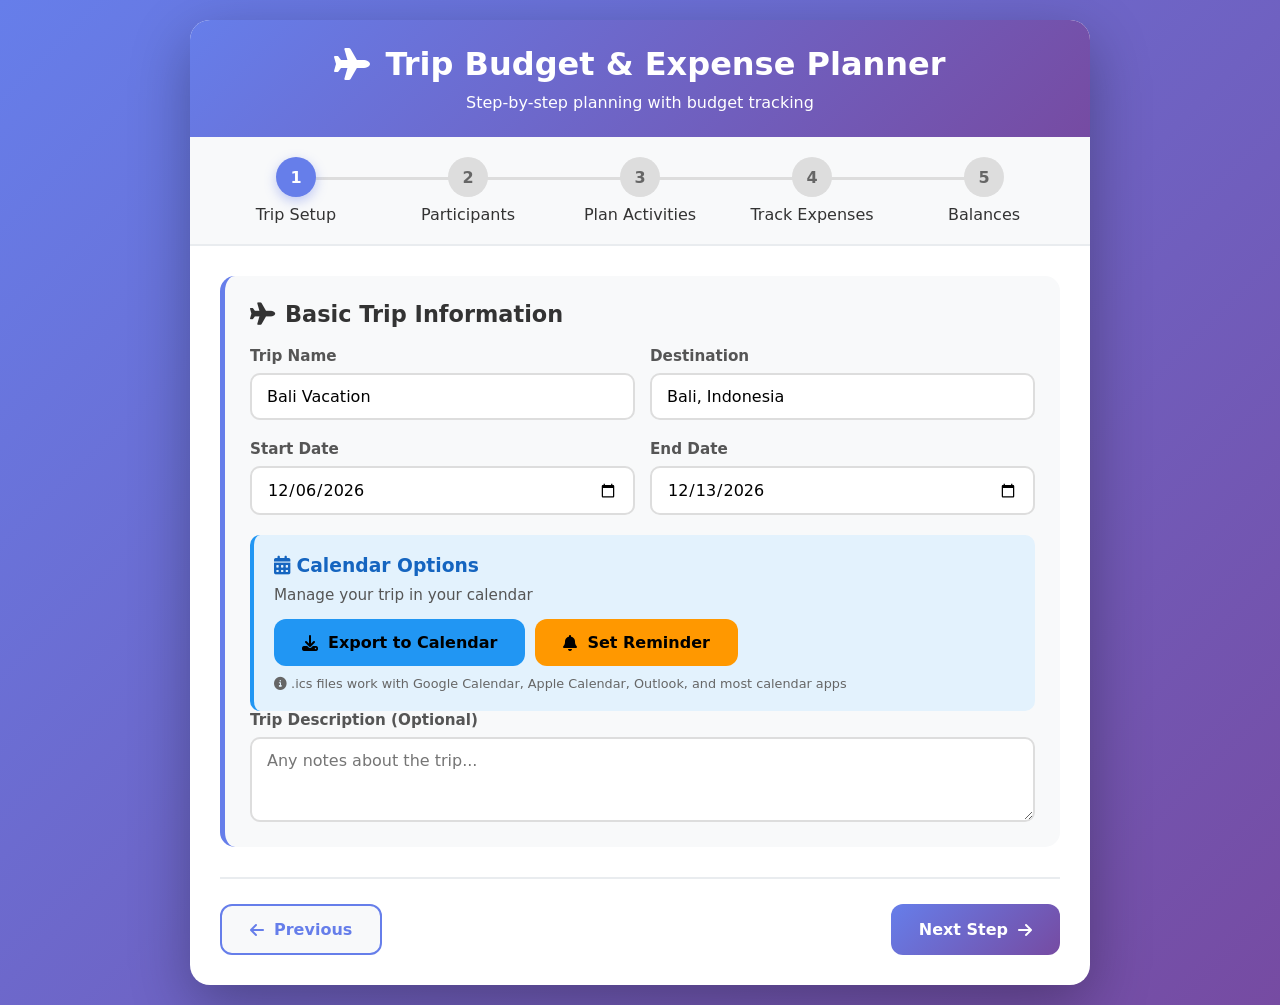
==== commit dc1e7192: "Update index.html" ====
--- a/index.html
+++ b/index.html
@@ -466,6 +466,34 @@
                             <input type="date" id="endDate">
                         </div>
                     </div>
+                    
+                    <!-- ⭐⭐⭐ CALENDAR BUTTONS ADDED HERE ⭐⭐⭐ -->
+                    <div style="margin-top: 20px; padding: 20px; background: #e3f2fd; border-radius: 10px; border-left: 4px solid #2196F3;">
+                        <h3 style="margin-bottom: 10px; color: #1565C0;">
+                            <i class="fas fa-calendar-alt"></i> Calendar Options
+                        </h3>
+                        <p style="margin-bottom: 15px; color: #555; font-size: 0.95rem;">
+                            Manage your trip in your calendar
+                        </p>
+                        
+                        <div style="display: flex; gap: 10px; flex-wrap: wrap;">
+                            <button onclick="exportToCalendar()" class="btn" style="background: #2196F3;">
+                                <i class="fas fa-download"></i> Export to Calendar
+                            </button>
+                            
+                            <button onclick="setupTripReminder()" class="btn" style="background: #FF9800;">
+                                <i class="fas fa-bell"></i> Set Reminder
+                            </button>
+                        </div>
+                        
+                        <div id="calendarStatus" style="margin-top: 10px; font-size: 0.9rem; color: #666;"></div>
+                        
+                        <div style="margin-top: 10px; font-size: 0.8rem; color: #666;">
+                            <i class="fas fa-info-circle"></i> 
+                            .ics files work with Google Calendar, Apple Calendar, Outlook, and most calendar apps
+                        </div>
+                    </div>
+                    <!-- ⭐⭐⭐ END CALENDAR BUTTONS ⭐⭐⭐ -->
                     
                     <div class="input-group">
                         <label for="tripDescription">Trip Description (Optional)</label>
@@ -733,6 +761,7 @@
         </div>
     </div>
     
+    <!-- JavaScript -->
     <script src="app.js"></script>
 </body>
 </html>
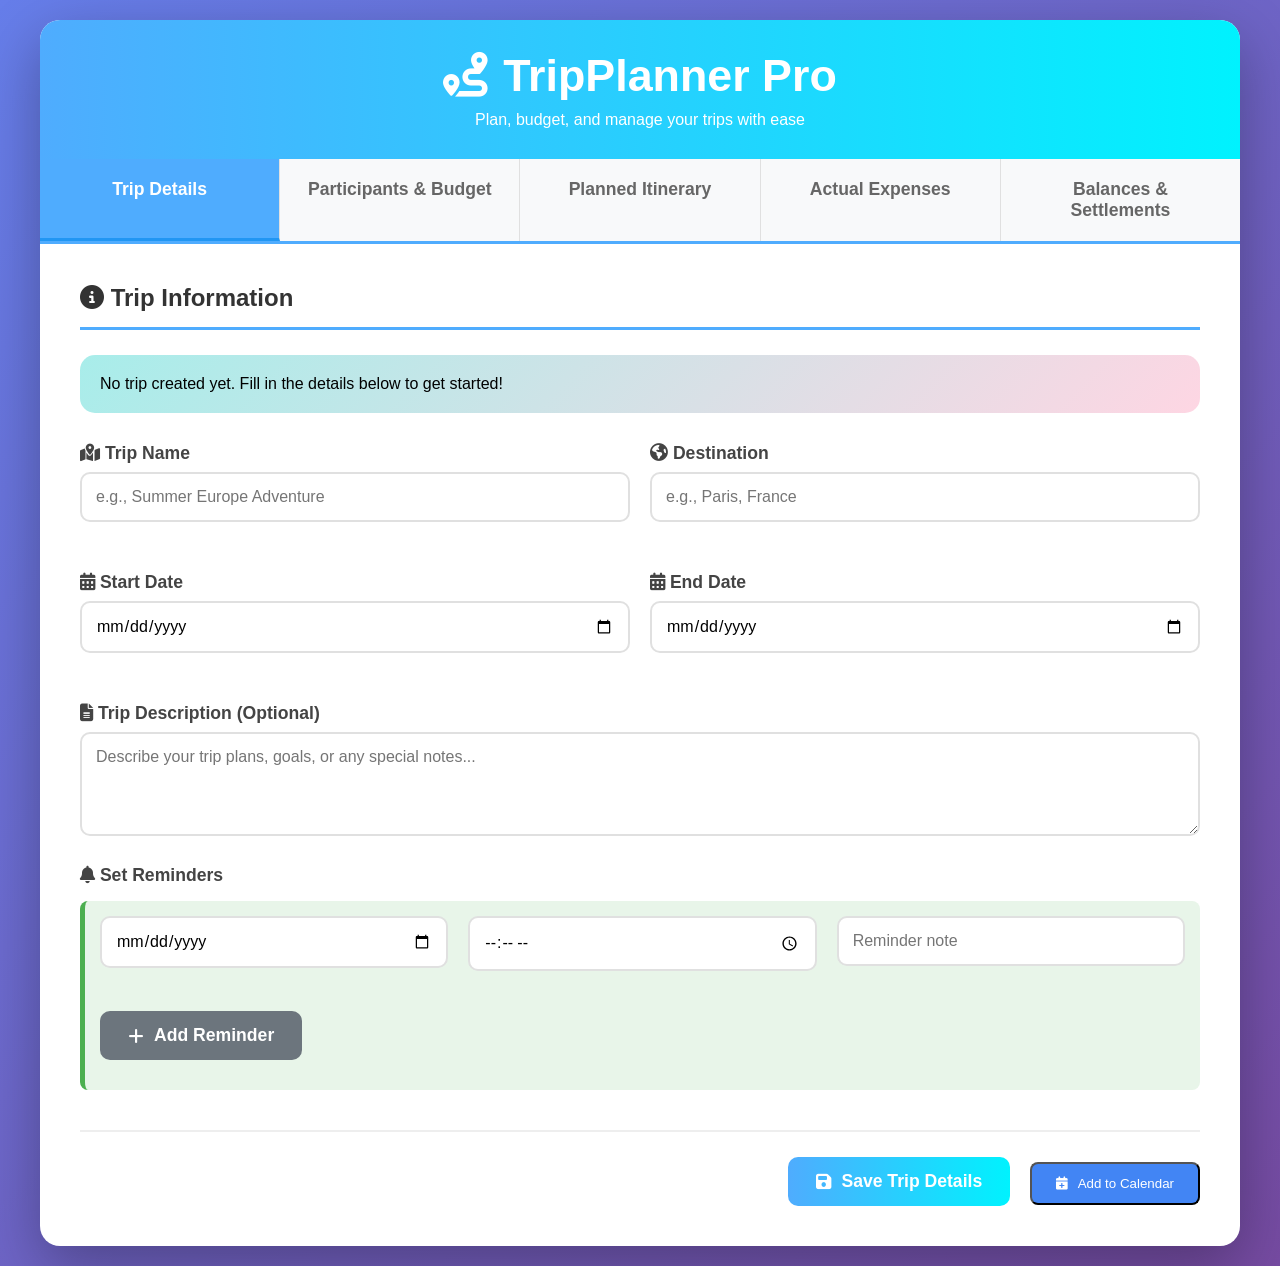
==== commit 9798f9f5: "Update index.html" ====
--- a/index.html
+++ b/index.html
@@ -3,765 +3,705 @@
 <head>
     <meta charset="UTF-8">
     <meta name="viewport" content="width=device-width, initial-scale=1.0">
-    <title>Trip Planner - Budget & Expense Tracker</title>
+    <title>TripPlanner - Plan Your Perfect Trip</title>
     <link rel="stylesheet" href="https://cdnjs.cloudflare.com/ajax/libs/font-awesome/6.4.0/css/all.min.css">
     <style>
         * {
             margin: 0;
             padding: 0;
             box-sizing: border-box;
-            font-family: 'Segoe UI', system-ui, sans-serif;
-        }
-        
+            font-family: 'Segoe UI', Tahoma, Geneva, Verdana, sans-serif;
+        }
+
         body {
             background: linear-gradient(135deg, #667eea 0%, #764ba2 100%);
             min-height: 100vh;
             padding: 20px;
-            color: #333;
-        }
-        
+        }
+
         .container {
-            max-width: 900px;
+            max-width: 1200px;
             margin: 0 auto;
             background: white;
             border-radius: 20px;
+            box-shadow: 0 20px 60px rgba(0, 0, 0, 0.3);
             overflow: hidden;
-            box-shadow: 0 20px 60px rgba(0, 0, 0, 0.3);
-        }
-        
-        /* Header */
+        }
+
         .header {
-            background: linear-gradient(135deg, #667eea 0%, #764ba2 100%);
+            background: linear-gradient(to right, #4facfe 0%, #00f2fe 100%);
             color: white;
-            padding: 25px;
+            padding: 30px 40px;
             text-align: center;
         }
-        
+
         .header h1 {
-            font-size: 2rem;
+            font-size: 2.8rem;
             margin-bottom: 10px;
             display: flex;
             align-items: center;
             justify-content: center;
             gap: 15px;
         }
-        
-        /* Steps */
-        .steps {
+
+        .tabs {
             display: flex;
-            justify-content: space-between;
+            background: #f8f9fa;
+            border-bottom: 3px solid #4facfe;
+        }
+
+        .tab {
+            flex: 1;
             padding: 20px;
-            background: #f8f9fa;
-            border-bottom: 2px solid #e9ecef;
-        }
-        
-        .step {
-            display: flex;
-            flex-direction: column;
-            align-items: center;
-            gap: 8px;
-            flex: 1;
-            position: relative;
-        }
-        
-        .step-number {
-            width: 40px;
-            height: 40px;
-            background: #ddd;
-            border-radius: 50%;
-            display: flex;
-            align-items: center;
-            justify-content: center;
-            font-weight: bold;
+            text-align: center;
+            font-size: 1.1rem;
+            font-weight: 600;
+            cursor: pointer;
             color: #666;
-            z-index: 2;
-        }
-        
-        .step.active .step-number {
-            background: #667eea;
+            transition: all 0.3s ease;
+            border-right: 1px solid #e0e0e0;
+        }
+
+        .tab:last-child {
+            border-right: none;
+        }
+
+        .tab:hover {
+            background: #e3f2fd;
+            color: #4facfe;
+        }
+
+        .tab.active {
+            background: #4facfe;
             color: white;
-            box-shadow: 0 4px 12px rgba(102, 126, 234, 0.4);
-        }
-        
-        .step-line {
-            position: absolute;
-            top: 20px;
-            left: 60%;
-            right: -40%;
-            height: 3px;
-            background: #ddd;
-            z-index: 1;
-        }
-        
-        .step:last-child .step-line {
+            border-bottom: 3px solid #2196f3;
+        }
+
+        .tab-content {
             display: none;
-        }
-        
-        /* Main Content */
-        .main-content {
-            padding: 30px;
-            min-height: 500px;
-        }
-        
-        .step-content {
-            display: none;
+            padding: 40px;
             animation: fadeIn 0.5s ease;
         }
-        
-        .step-content.active {
+
+        .tab-content.active {
             display: block;
         }
-        
+
         @keyframes fadeIn {
             from { opacity: 0; transform: translateY(20px); }
             to { opacity: 1; transform: translateY(0); }
         }
-        
-        /* Card Styling */
-        .card {
+
+        .form-group {
+            margin-bottom: 25px;
+        }
+
+        .form-group label {
+            display: block;
+            margin-bottom: 8px;
+            font-weight: 600;
+            color: #444;
+            font-size: 1.1rem;
+        }
+
+        .form-control {
+            width: 100%;
+            padding: 14px;
+            border: 2px solid #e0e0e0;
+            border-radius: 10px;
+            font-size: 1rem;
+            transition: border 0.3s ease;
+        }
+
+        .form-control:focus {
+            border-color: #4facfe;
+            outline: none;
+            box-shadow: 0 0 0 3px rgba(79, 172, 254, 0.2);
+        }
+
+        .row {
+            display: flex;
+            gap: 20px;
+            margin-bottom: 25px;
+        }
+
+        .col {
+            flex: 1;
+        }
+
+        .btn {
+            padding: 14px 28px;
+            border: none;
+            border-radius: 10px;
+            font-size: 1.1rem;
+            font-weight: 600;
+            cursor: pointer;
+            transition: all 0.3s ease;
+            display: inline-flex;
+            align-items: center;
+            gap: 10px;
+        }
+
+        .btn-primary {
+            background: linear-gradient(to right, #4facfe 0%, #00f2fe 100%);
+            color: white;
+        }
+
+        .btn-primary:hover {
+            transform: translateY(-3px);
+            box-shadow: 0 10px 20px rgba(79, 172, 254, 0.3);
+        }
+
+        .btn-secondary {
+            background: #6c757d;
+            color: white;
+        }
+
+        .btn-success {
+            background: #28a745;
+            color: white;
+        }
+
+        .btn-danger {
+            background: #dc3545;
+            color: white;
+        }
+
+        .participant-card, .expense-card, .activity-card {
             background: #f8f9fa;
-            border-radius: 15px;
-            padding: 25px;
-            margin-bottom: 25px;
-            border-left: 5px solid #667eea;
-        }
-        
-        .card h2 {
-            color: #333;
-            margin-bottom: 20px;
+            border-radius: 10px;
+            padding: 20px;
+            margin-bottom: 15px;
+            border-left: 5px solid #4facfe;
+            transition: transform 0.3s ease;
+        }
+
+        .participant-card:hover, .expense-card:hover, .activity-card:hover {
+            transform: translateX(5px);
+        }
+
+        .budget-bar {
+            height: 25px;
+            background: #e9ecef;
+            border-radius: 12px;
+            margin-top: 10px;
+            overflow: hidden;
+        }
+
+        .budget-fill {
+            height: 100%;
+            border-radius: 12px;
+            transition: width 0.5s ease;
+        }
+
+        .budget-green {
+            background: linear-gradient(to right, #00b09b, #96c93d);
+        }
+
+        .budget-yellow {
+            background: linear-gradient(to right, #f7971e, #ffd200);
+        }
+
+        .budget-red {
+            background: linear-gradient(to right, #ff416c, #ff4b2b);
+            animation: pulse 1.5s infinite;
+        }
+
+        @keyframes pulse {
+            0% { opacity: 1; }
+            50% { opacity: 0.8; }
+            100% { opacity: 1; }
+        }
+
+        .currency-selector {
             display: flex;
             align-items: center;
             gap: 10px;
-            font-size: 1.4rem;
-        }
-        
-        /* Input Groups */
-        .input-row {
-            display: grid;
-            grid-template-columns: repeat(auto-fit, minmax(200px, 1fr));
-            gap: 15px;
             margin-bottom: 20px;
         }
-        
-        .input-group {
+
+        .balance-card {
+            background: linear-gradient(135deg, #f5f7fa 0%, #c3cfe2 100%);
+            border-radius: 15px;
+            padding: 25px;
+            margin-bottom: 20px;
+            box-shadow: 0 5px 15px rgba(0,0,0,0.1);
+        }
+
+        .balance-positive {
+            color: #28a745;
+            font-weight: bold;
+            font-size: 1.2rem;
+        }
+
+        .balance-negative {
+            color: #dc3545;
+            font-weight: bold;
+            font-size: 1.2rem;
+        }
+
+        .balance-zero {
+            color: #6c757d;
+            font-weight: bold;
+            font-size: 1.2rem;
+        }
+
+        .converter-box {
+            background: white;
+            border-radius: 15px;
+            padding: 25px;
+            box-shadow: 0 10px 30px rgba(0,0,0,0.1);
+            margin-top: 30px;
+        }
+
+        .note-box {
+            background: #fff3cd;
+            border: 1px solid #ffc107;
+            border-radius: 10px;
+            padding: 15px;
+            margin-top: 20px;
+            color: #856404;
+            font-size: 0.9rem;
+        }
+
+        .trip-summary {
+            background: linear-gradient(135deg, #a8edea 0%, #fed6e3 100%);
+            padding: 20px;
+            border-radius: 15px;
+            margin-bottom: 30px;
+        }
+
+        .category-badge {
+            display: inline-block;
+            padding: 5px 12px;
+            border-radius: 20px;
+            font-size: 0.85rem;
+            font-weight: 600;
+            margin-right: 8px;
+            margin-bottom: 8px;
+        }
+
+        .category-food { background: #ffccbc; color: #d84315; }
+        .category-transport { background: #c8e6c9; color: #388e3c; }
+        .category-accommodation { background: #bbdefb; color: #1565c0; }
+        .category-activities { background: #e1bee7; color: #7b1fa2; }
+        .category-other { background: #f0f4c3; color: #827717; }
+
+        .participant-list {
             display: flex;
-            flex-direction: column;
+            flex-wrap: wrap;
+            gap: 10px;
+            margin-top: 15px;
+        }
+
+        .participant-chip {
+            background: #e3f2fd;
+            padding: 8px 15px;
+            border-radius: 20px;
+            display: flex;
+            align-items: center;
             gap: 8px;
-        }
-        
-        .input-group label {
-            font-weight: 600;
+            font-size: 0.9rem;
+        }
+
+        .reminder-box {
+            background: #e8f5e9;
+            border-left: 5px solid #4caf50;
+            padding: 15px;
+            border-radius: 8px;
+            margin-top: 15px;
+        }
+
+        h2 {
+            color: #333;
+            margin-bottom: 25px;
+            padding-bottom: 15px;
+            border-bottom: 3px solid #4facfe;
+        }
+
+        h3 {
             color: #555;
-            font-size: 0.95rem;
-        }
-        
-        input, select, textarea {
-            padding: 12px 15px;
-            border: 2px solid #ddd;
-            border-radius: 10px;
-            font-size: 1rem;
-            transition: all 0.3s;
-            background: white;
-        }
-        
-        input:focus, select:focus, textarea:focus {
-            outline: none;
-            border-color: #667eea;
-            box-shadow: 0 0 0 3px rgba(102, 126, 234, 0.1);
-        }
-        
-        /* Buttons */
-        .buttons {
+            margin: 20px 0 15px 0;
+        }
+
+        .tab-navigation {
             display: flex;
             justify-content: space-between;
-            margin-top: 30px;
+            margin-top: 40px;
             padding-top: 25px;
-            border-top: 2px solid #e9ecef;
-        }
-        
-        .btn {
-            padding: 14px 28px;
-            border: none;
-            border-radius: 12px;
-            font-size: 1rem;
-            font-weight: 600;
-            cursor: pointer;
-            display: flex;
+            border-top: 2px solid #eee;
+        }
+
+        .calendar-btn {
+            background: #4285f4;
+            color: white;
+            padding: 12px 24px;
+            border-radius: 8px;
+            display: inline-flex;
             align-items: center;
             gap: 10px;
-            transition: all 0.3s;
-        }
-        
-        .btn-prev {
-            background: #f8f9fa;
-            color: #667eea;
-            border: 2px solid #667eea;
-        }
-        
-        .btn-next {
-            background: linear-gradient(135deg, #667eea 0%, #764ba2 100%);
-            color: white;
-        }
-        
-        .btn:hover {
-            transform: translateY(-3px);
-            box-shadow: 0 8px 20px rgba(102, 126, 234, 0.3);
-        }
-        
-        .btn:disabled {
-            opacity: 0.5;
-            cursor: not-allowed;
-            transform: none;
-            box-shadow: none;
-        }
-        
-        .btn-small {
-            background: #f8f9fa;
-            color: #667eea;
-            border: 2px solid #667eea;
-            padding: 8px 15px;
-            border-radius: 8px;
-            font-size: 0.9rem;
-            cursor: pointer;
-            display: inline-flex;
-            align-items: center;
-            gap: 5px;
-        }
-        
-        /* Checkbox Grid */
-        .checkbox-grid {
-            display: grid;
-            grid-template-columns: repeat(auto-fill, minmax(180px, 1fr));
-            gap: 12px;
-            margin: 20px 0;
-        }
-        
-        .checkbox-item {
-            display: flex;
-            align-items: center;
-            gap: 10px;
-            padding: 12px;
-            background: white;
-            border: 2px solid #e9ecef;
-            border-radius: 10px;
-            cursor: pointer;
-            transition: all 0.3s;
-        }
-        
-        .checkbox-item:hover {
-            border-color: #667eea;
-            transform: translateY(-2px);
-        }
-        
-        /* List Items */
-        .list-item {
-            background: white;
-            border-left: 4px solid #667eea;
-            padding: 15px;
-            margin-bottom: 10px;
-            border-radius: 10px;
-            display: flex;
-            justify-content: space-between;
-            align-items: center;
-        }
-        
-        .delete-btn {
-            background: #ff6b6b;
-            color: white;
-            border: none;
-            width: 30px;
-            height: 30px;
-            border-radius: 50%;
-            cursor: pointer;
-            display: flex;
-            align-items: center;
-            justify-content: center;
-        }
-        
-        /* Budget Status */
-        .budget-status {
-            background: white;
-            border-radius: 10px;
-            padding: 15px;
-            margin: 20px 0;
-            border: 2px solid #e9ecef;
-        }
-        
-        .budget-good {
-            color: #4CAF50;
-            font-weight: bold;
-        }
-        
-        .budget-warning {
-            color: #FF9800;
-            font-weight: bold;
-        }
-        
-        .budget-danger {
-            color: #f44336;
-            font-weight: bold;
-        }
-        
-        /* Currency Converter */
-        .converter-box {
-            background: white;
-            border: 3px solid #667eea;
-            border-radius: 15px;
-            padding: 25px;
-            margin: 30px 0;
-            text-align: center;
-        }
-        
-        .converter-inputs {
-            display: flex;
-            align-items: center;
-            justify-content: center;
-            gap: 15px;
-            flex-wrap: wrap;
-            margin-bottom: 20px;
-        }
-        
-        .swap-btn {
-            background: #667eea;
-            color: white;
-            border: none;
-            width: 50px;
-            height: 50px;
-            border-radius: 50%;
-            cursor: pointer;
-            font-size: 1.5rem;
-            display: flex;
-            align-items: center;
-            justify-content: center;
-            transition: all 0.3s;
-        }
-        
-        .swap-btn:hover {
-            transform: rotate(180deg);
-            background: #764ba2;
-        }
-        
-        /* Balance Display */
-        .balance-display {
-            background: #f8f9fa;
-            border-radius: 10px;
-            padding: 20px;
-            margin: 20px 0;
-        }
-        
-        .balance-positive {
-            color: #4CAF50;
-            font-weight: bold;
-        }
-        
-        .balance-negative {
-            color: #f44336;
-            font-weight: bold;
-        }
-        
-        /* Responsive */
+            margin-left: 15px;
+        }
+
         @media (max-width: 768px) {
-            .steps {
-                flex-direction: column;
-                gap: 20px;
-            }
-            
-            .step-line {
-                display: none;
-            }
-            
-            .input-row {
-                grid-template-columns: 1fr;
-            }
-            
-            .checkbox-grid {
-                grid-template-columns: 1fr;
-            }
-            
-            .converter-inputs {
-                flex-direction: column;
-            }
-            
-            .swap-btn {
-                transform: rotate(90deg);
-            }
-            
-            .swap-btn:hover {
-                transform: rotate(270deg);
-            }
-            
-            .buttons {
-                flex-direction: column;
-                gap: 15px;
-            }
-            
-            .btn {
-                width: 100%;
-                justify-content: center;
-            }
+            .row { flex-direction: column; }
+            .tabs { flex-direction: column; }
+            .tab { border-right: none; border-bottom: 1px solid #e0e0e0; }
+            .container { border-radius: 10px; }
         }
     </style>
 </head>
 <body>
     <div class="container">
-        <!-- Header -->
         <div class="header">
-            <h1><i class="fas fa-plane"></i> Trip Budget & Expense Planner</h1>
-            <p>Step-by-step planning with budget tracking</p>
+            <h1><i class="fas fa-route"></i> TripPlanner Pro</h1>
+            <p>Plan, budget, and manage your trips with ease</p>
         </div>
-        
-        <!-- Progress Steps -->
-        <div class="steps">
-            <div class="step active" data-step="1">
-                <div class="step-number">1</div>
-                <span>Trip Setup</span>
-                <div class="step-line"></div>
-            </div>
-            <div class="step" data-step="2">
-                <div class="step-number">2</div>
-                <span>Participants</span>
-                <div class="step-line"></div>
-            </div>
-            <div class="step" data-step="3">
-                <div class="step-number">3</div>
-                <span>Plan Activities</span>
-                <div class="step-line"></div>
-            </div>
-            <div class="step" data-step="4">
-                <div class="step-number">4</div>
-                <span>Track Expenses</span>
-                <div class="step-line"></div>
-            </div>
-            <div class="step" data-step="5">
-                <div class="step-number">5</div>
-                <span>Balances</span>
-            </div>
+
+        <div class="tabs">
+            <div class="tab active" data-tab="trip-details">Trip Details</div>
+            <div class="tab" data-tab="participants">Participants & Budget</div>
+            <div class="tab" data-tab="itinerary">Planned Itinerary</div>
+            <div class="tab" data-tab="expenses">Actual Expenses</div>
+            <div class="tab" data-tab="balances">Balances & Settlements</div>
         </div>
-        
-        <!-- Main Content -->
-        <div class="main-content">
-            <!-- STEP 1: Trip Setup -->
-            <div class="step-content active" id="step1">
-                <div class="card">
-                    <h2><i class="fas fa-plane"></i> Basic Trip Information</h2>
-                    
-                    <div class="input-row">
-                        <div class="input-group">
-                            <label for="tripName">Trip Name</label>
-                            <input type="text" id="tripName" placeholder="e.g., Bali Vacation" value="Bali Vacation">
+
+        <!-- Tab 1: Trip Details -->
+        <div class="tab-content active" id="trip-details">
+            <h2><i class="fas fa-info-circle"></i> Trip Information</h2>
+            <div class="trip-summary" id="trip-summary">
+                <p>No trip created yet. Fill in the details below to get started!</p>
+            </div>
+            
+            <div class="row">
+                <div class="col">
+                    <div class="form-group">
+                        <label for="trip-name"><i class="fas fa-map-marked-alt"></i> Trip Name</label>
+                        <input type="text" id="trip-name" class="form-control" placeholder="e.g., Summer Europe Adventure">
+                    </div>
+                </div>
+                <div class="col">
+                    <div class="form-group">
+                        <label for="destination"><i class="fas fa-globe-americas"></i> Destination</label>
+                        <input type="text" id="destination" class="form-control" placeholder="e.g., Paris, France">
+                    </div>
+                </div>
+            </div>
+
+            <div class="row">
+                <div class="col">
+                    <div class="form-group">
+                        <label for="start-date"><i class="fas fa-calendar-alt"></i> Start Date</label>
+                        <input type="date" id="start-date" class="form-control">
+                    </div>
+                </div>
+                <div class="col">
+                    <div class="form-group">
+                        <label for="end-date"><i class="fas fa-calendar-alt"></i> End Date</label>
+                        <input type="date" id="end-date" class="form-control">
+                    </div>
+                </div>
+            </div>
+
+            <div class="form-group">
+                <label for="trip-description"><i class="fas fa-file-alt"></i> Trip Description (Optional)</label>
+                <textarea id="trip-description" class="form-control" rows="4" placeholder="Describe your trip plans, goals, or any special notes..."></textarea>
+            </div>
+
+            <div class="form-group">
+                <label><i class="fas fa-bell"></i> Set Reminders</label>
+                <div class="reminder-box">
+                    <div class="row">
+                        <div class="col">
+                            <input type="date" id="reminder-date" class="form-control">
                         </div>
-                        <div class="input-group">
-                            <label for="destination">Destination</label>
-                            <input type="text" id="destination" placeholder="Where are you going?" value="Bali, Indonesia">
+                        <div class="col">
+                            <input type="time" id="reminder-time" class="form-control">
                         </div>
-                    </div>
-                    
-                    <div class="input-row">
-                        <div class="input-group">
-                            <label for="startDate">Start Date</label>
-                            <input type="date" id="startDate">
+                        <div class="col">
+                            <input type="text" id="reminder-note" class="form-control" placeholder="Reminder note">
                         </div>
-                        <div class="input-group">
-                            <label for="endDate">End Date</label>
-                            <input type="date" id="endDate">
+                    </div>
+                    <button class="btn btn-secondary" onclick="addReminder()" style="margin-top: 15px;">
+                        <i class="fas fa-plus"></i> Add Reminder
+                    </button>
+                    <div id="reminders-list" style="margin-top: 15px;"></div>
+                </div>
+            </div>
+
+            <div class="tab-navigation">
+                <div></div>
+                <div>
+                    <button class="btn btn-primary" onclick="saveTripDetails()">
+                        <i class="fas fa-save"></i> Save Trip Details
+                    </button>
+                    <button class="calendar-btn" onclick="addToCalendar()">
+                        <i class="fas fa-calendar-plus"></i> Add to Calendar
+                    </button>
+                </div>
+            </div>
+        </div>
+
+        <!-- Tab 2: Participants & Budget -->
+        <div class="tab-content" id="participants">
+            <h2><i class="fas fa-users"></i> Trip Participants</h2>
+            <p style="color: #666; margin-bottom: 25px;">Add everyone going on the trip with their individual budgets</p>
+            
+            <div class="row">
+                <div class="col">
+                    <div class="form-group">
+                        <label for="participant-name"><i class="fas fa-user"></i> Participant Name</label>
+                        <input type="text" id="participant-name" class="form-control" placeholder="e.g., John Doe">
+                    </div>
+                </div>
+                <div class="col">
+                    <div class="form-group">
+                        <label for="participant-budget"><i class="fas fa-money-bill-wave"></i> Budget Amount</label>
+                        <input type="number" id="participant-budget" class="form-control" placeholder="e.g., 1500" step="0.01">
+                    </div>
+                </div>
+                <div class="col">
+                    <div class="form-group">
+                        <label for="participant-currency"><i class="fas fa-coins"></i> Currency</label>
+                        <select id="participant-currency" class="form-control">
+                            <option value="USD">USD - US Dollar</option>
+                            <option value="EUR">EUR - Euro</option>
+                            <option value="GBP">GBP - British Pound</option>
+                            <option value="JPY">JPY - Japanese Yen</option>
+                            <option value="CAD">CAD - Canadian Dollar</option>
+                            <option value="AUD">AUD - Australian Dollar</option>
+                            <option value="INR">INR - Indian Rupee</option>
+                            <option value="SGD">SGD - Singapore Dollar</option>
+                        </select>
+                    </div>
+                </div>
+            </div>
+            
+            <button class="btn btn-success" onclick="addParticipant()">
+                <i class="fas fa-user-plus"></i> Add Participant
+            </button>
+
+            <div id="participants-list" style="margin-top: 30px;"></div>
+
+            <div class="tab-navigation">
+                <button class="btn btn-secondary" onclick="switchTab('trip-details')">
+                    <i class="fas fa-arrow-left"></i> Previous: Trip Details
+                </button>
+                <button class="btn btn-primary" onclick="switchTab('itinerary')">
+                    Next: Planned Itinerary <i class="fas fa-arrow-right"></i>
+                </button>
+            </div>
+        </div>
+
+        <!-- Tab 3: Planned Itinerary -->
+        <div class="tab-content" id="itinerary">
+            <h2><i class="fas fa-calendar-check"></i> Planned Itinerary</h2>
+            <p style="color: #666; margin-bottom: 25px;">Plan activities and see how they affect each participant's budget</p>
+            
+            <div class="row">
+                <div class="col">
+                    <div class="form-group">
+                        <label for="activity-name"><i class="fas fa-hiking"></i> Activity Name</label>
+                        <input type="text" id="activity-name" class="form-control" placeholder="e.g., Eiffel Tower Tour">
+                    </div>
+                </div>
+                <div class="col">
+                    <div class="form-group">
+                        <label for="activity-cost"><i class="fas fa-money-bill"></i> Cost Per Person</label>
+                        <input type="number" id="activity-cost" class="form-control" placeholder="e.g., 50" step="0.01">
+                    </div>
+                </div>
+                <div class="col">
+                    <div class="form-group">
+                        <label for="activity-date"><i class="fas fa-calendar-day"></i> Date</label>
+                        <input type="date" id="activity-date" class="form-control">
+                    </div>
+                </div>
+            </div>
+
+            <div class="form-group">
+                <label><i class="fas fa-users"></i> Participants for this Activity</label>
+                <div class="participant-list" id="activity-participants-checkboxes"></div>
+            </div>
+
+            <button class="btn btn-success" onclick="addActivity()">
+                <i class="fas fa-plus"></i> Add Activity to Itinerary
+            </button>
+
+            <div id="activities-list" style="margin-top: 30px;"></div>
+
+            <h3 style="margin-top: 40px;"><i class="fas fa-chart-line"></i> Budget Visualization</h3>
+            <div id="budget-visualization"></div>
+
+            <div class="tab-navigation">
+                <button class="btn btn-secondary" onclick="switchTab('participants')">
+                    <i class="fas fa-arrow-left"></i> Previous: Participants
+                </button>
+                <button class="btn btn-primary" onclick="switchTab('expenses')">
+                    Next: Actual Expenses <i class="fas fa-arrow-right"></i>
+                </button>
+            </div>
+        </div>
+
+        <!-- Tab 4: Actual Expenses -->
+        <div class="tab-content" id="expenses">
+            <h2><i class="fas fa-receipt"></i> Actual Expenses</h2>
+            <p style="color: #666; margin-bottom: 25px;">Track what was actually spent during the trip</p>
+            
+            <div class="row">
+                <div class="col">
+                    <div class="form-group">
+                        <label for="expense-description"><i class="fas fa-sticky-note"></i> Description</label>
+                        <input type="text" id="expense-description" class="form-control" placeholder="e.g., Dinner at restaurant">
+                    </div>
+                </div>
+                <div class="col">
+                    <div class="form-group">
+                        <label for="expense-amount"><i class="fas fa-money-bill-alt"></i> Amount</label>
+                        <input type="number" id="expense-amount" class="form-control" placeholder="e.g., 120" step="0.01">
+                    </div>
+                </div>
+            </div>
+
+            <div class="row">
+                <div class="col">
+                    <div class="form-group">
+                        <label for="expense-category"><i class="fas fa-tags"></i> Category</label>
+                        <select id="expense-category" class="form-control">
+                            <option value="food">Food & Dining</option>
+                            <option value="transport">Transportation</option>
+                            <option value="accommodation">Accommodation</option>
+                            <option value="activities">Activities & Entertainment</option>
+                            <option value="shopping">Shopping</option>
+                            <option value="other">Other</option>
+                        </select>
+                    </div>
+                </div>
+                <div class="col">
+                    <div class="form-group">
+                        <label for="expense-currency"><i class="fas fa-coins"></i> Currency</label>
+                        <select id="expense-currency" class="form-control">
+                            <option value="USD">USD</option>
+                            <option value="EUR">EUR</option>
+                            <option value="GBP">GBP</option>
+                            <option value="JPY">JPY</option>
+                            <option value="CAD">CAD</option>
+                        </select>
+                    </div>
+                </div>
+                <div class="col">
+                    <div class="form-group">
+                        <label for="paid-by"><i class="fas fa-user-check"></i> Paid By</label>
+                        <select id="paid-by" class="form-control"></select>
+                    </div>
+                </div>
+            </div>
+
+            <div class="form-group">
+                <label><i class="fas fa-share-alt"></i> Split Between</label>
+                <div class="participant-list" id="expense-participants-checkboxes"></div>
+            </div>
+
+            <button class="btn btn-success" onclick="addExpense()">
+                <i class="fas fa-plus"></i> Add Expense
+            </button>
+
+            <div id="expenses-list" style="margin-top: 30px;"></div>
+
+            <div class="tab-navigation">
+                <button class="btn btn-secondary" onclick="switchTab('itinerary')">
+                    <i class="fas fa-arrow-left"></i> Previous: Itinerary
+                </button>
+                <button class="btn btn-primary" onclick="switchTab('balances')">
+                    Next: Balances <i class="fas fa-arrow-right"></i>
+                </button>
+            </div>
+        </div>
+
+        <!-- Tab 5: Balances & Settlements -->
+        <div class="tab-content" id="balances">
+            <h2><i class="fas fa-balance-scale"></i> Balances & Settlements</h2>
+            <p style="color: #666; margin-bottom: 25px;">See who owes whom and settle up</p>
+            
+            <div class="currency-selector">
+                <label for="base-currency"><i class="fas fa-exchange-alt"></i> View Balances in:</label>
+                <select id="base-currency" class="form-control" style="width: auto;" onchange="calculateBalances()">
+                    <option value="USD">USD - US Dollar</option>
+                    <option value="EUR">EUR - Euro</option>
+                    <option value="GBP">GBP - British Pound</option>
+                    <option value="JPY">JPY - Japanese Yen</option>
+                    <option value="CAD">CAD - Canadian Dollar</option>
+                </select>
+            </div>
+
+            <div id="balances-summary"></div>
+
+            <h3 style="margin-top: 40px;"><i class="fas fa-calculator"></i> Currency Converter</h3>
+            <div class="converter-box">
+                <div class="row">
+                    <div class="col">
+                        <div class="form-group">
+                            <input type="number" id="convert-amount" class="form-control" placeholder="Amount" step="0.01" value="100">
                         </div>
                     </div>
-                    
-                    <!-- ⭐⭐⭐ CALENDAR BUTTONS ADDED HERE ⭐⭐⭐ -->
-                    <div style="margin-top: 20px; padding: 20px; background: #e3f2fd; border-radius: 10px; border-left: 4px solid #2196F3;">
-                        <h3 style="margin-bottom: 10px; color: #1565C0;">
-                            <i class="fas fa-calendar-alt"></i> Calendar Options
-                        </h3>
-                        <p style="margin-bottom: 15px; color: #555; font-size: 0.95rem;">
-                            Manage your trip in your calendar
-                        </p>
-                        
-                        <div style="display: flex; gap: 10px; flex-wrap: wrap;">
-                            <button onclick="exportToCalendar()" class="btn" style="background: #2196F3;">
-                                <i class="fas fa-download"></i> Export to Calendar
-                            </button>
-                            
-                            <button onclick="setupTripReminder()" class="btn" style="background: #FF9800;">
-                                <i class="fas fa-bell"></i> Set Reminder
-                            </button>
-                        </div>
-                        
-                        <div id="calendarStatus" style="margin-top: 10px; font-size: 0.9rem; color: #666;"></div>
-                        
-                        <div style="margin-top: 10px; font-size: 0.8rem; color: #666;">
-                            <i class="fas fa-info-circle"></i> 
-                            .ics files work with Google Calendar, Apple Calendar, Outlook, and most calendar apps
-                        </div>
-                    </div>
-                    <!-- ⭐⭐⭐ END CALENDAR BUTTONS ⭐⭐⭐ -->
-                    
-                    <div class="input-group">
-                        <label for="tripDescription">Trip Description (Optional)</label>
-                        <textarea id="tripDescription" rows="3" placeholder="Any notes about the trip..."></textarea>
-                    </div>
-                </div>
-            </div>
-            
-            <!-- STEP 2: Participants -->
-            <div class="step-content" id="step2">
-                <div class="card">
-                    <h2><i class="fas fa-users"></i> Add Trip Participants</h2>
-                    <p style="margin-bottom: 20px; color: #666;">Add everyone going on the trip with their budgets</p>
-                    
-                    <div class="input-row">
-                        <div class="input-group">
-                            <label for="personName">Name</label>
-                            <input type="text" id="personName" placeholder="e.g., John">
-                        </div>
-                        <div class="input-group">
-                            <label for="personBudget">Budget</label>
-                            <input type="number" id="personBudget" placeholder="0.00" min="0" step="0.01">
-                        </div>
-                        <div class="input-group">
-                            <label for="personCurrency">Currency</label>
-                            <select id="personCurrency">
-                                <option value="USD">🇺🇸 USD</option>
-                                <option value="EUR">🇪🇺 EUR</option>
-                                <option value="GBP">🇬🇧 GBP</option>
-                                <option value="JPY">🇯🇵 JPY</option>
-                                <option value="INR">🇮🇳 INR</option>
+                    <div class="col">
+                        <div class="form-group">
+                            <select id="convert-from" class="form-control">
+                                <option value="USD">USD - US Dollar</option>
+                                <option value="EUR">EUR - Euro</option>
+                                <option value="GBP">GBP - British Pound</option>
+                                <option value="JPY">JPY - Japanese Yen</option>
+                                <option value="CAD">CAD - Canadian Dollar</option>
                             </select>
                         </div>
-                        <div class="input-group" style="align-self: flex-end;">
-                            <button onclick="addPerson()" class="btn-small">
-                                <i class="fas fa-plus"></i> Add
-                            </button>
-                        </div>
-                    </div>
-                    
-                    <div id="participantsList" style="margin-top: 30px;">
-                        <h3 style="margin-bottom: 15px; color: #555;">Trip Participants</h3>
-                        <div id="participantsContainer">
-                            <!-- Participants will appear here -->
-                        </div>
-                    </div>
-                </div>
-            </div>
-            
-            <!-- STEP 3: Plan Activities (Budget Check Only) -->
-            <div class="step-content" id="step3">
-                <div class="card">
-                    <h2><i class="fas fa-map-marked-alt"></i> Plan Activities & Check Budgets</h2>
-                    <p style="margin-bottom: 20px; color: #666;">Plan activities and see if they fit within everyone's budget</p>
-                    
-                    <div class="input-row">
-                        <div class="input-group">
-                            <label for="activityName">Activity Name</label>
-                            <input type="text" id="activityName" placeholder="e.g., Museum Tour">
-                        </div>
-                        <div class="input-group">
-                            <label for="activityCost">Total Cost</label>
-                            <input type="number" id="activityCost" placeholder="0.00" min="0" step="0.01">
-                        </div>
-                    </div>
-                    
-                    <div class="input-row">
-                        <div class="input-group">
-                            <label for="activityCurrency">Currency</label>
-                            <select id="activityCurrency">
-                                <option value="USD">🇺🇸 USD</option>
-                                <option value="EUR">🇪🇺 EUR</option>
-                                <option value="GBP">🇬🇧 GBP</option>
+                    </div>
+                    <div class="col" style="display: flex; align-items: center; justify-content: center;">
+                        <button class="btn" onclick="swapCurrencies()" style="background: #6c757d; color: white;">
+                            <i class="fas fa-exchange-alt"></i> Swap
+                        </button>
+                    </div>
+                    <div class="col">
+                        <div class="form-group">
+                            <select id="convert-to" class="form-control">
+                                <option value="EUR">EUR - Euro</option>
+                                <option value="USD">USD - US Dollar</option>
+                                <option value="GBP">GBP - British Pound</option>
+                                <option value="JPY">JPY - Japanese Yen</option>
+                                <option value="CAD">CAD - Canadian Dollar</option>
                             </select>
                         </div>
-                        <div class="input-group">
-                            <label for="activityDate">Date</label>
-                            <input type="date" id="activityDate">
-                        </div>
-                    </div>
-                    
-                    <div class="input-group">
-                        <label for="activityDescription">Description (Optional)</label>
-                        <textarea id="activityDescription" rows="2" placeholder="Details about the activity..."></textarea>
-                    </div>
-                    
-                    <h3 style="margin: 25px 0 15px; color: #555;">Select Participants for this Activity</h3>
-                    <div id="activityParticipantsCheckboxes" class="checkbox-grid">
-                        <!-- Checkboxes will be added here -->
-                    </div>
-                    
-                    <!-- Budget Check Display -->
-                    <div class="budget-status" id="budgetStatusContainer" style="display: none;">
-                        <h4><i class="fas fa-wallet"></i> Budget Check Results</h4>
-                        <div id="budgetStatus"></div>
-                    </div>
-                    
-                    <div style="text-align: center; margin-top: 25px;">
-                        <button onclick="checkActivityBudget()" class="btn" style="background: #2196F3;">
-                            <i class="fas fa-calculator"></i> Check Budget Impact
+                    </div>
+                    <div class="col">
+                        <button class="btn btn-primary" onclick="convertCurrency()" style="width: 100%;">
+                            Convert <i class="fas fa-calculator"></i>
                         </button>
-                        <button onclick="addActivity()" class="btn" style="background: #4CAF50; margin-left: 10px;">
-                            <i class="fas fa-plus"></i> Add to Plan
-                        </button>
-                    </div>
-                    
-                    <div id="activitiesList" style="margin-top: 30px;">
-                        <h3 style="margin-bottom: 15px; color: #555;">Planned Activities</h3>
-                        <div id="activitiesContainer">
-                            <!-- Activities will appear here -->
-                        </div>
-                    </div>
-                </div>
-            </div>
-            
-            <!-- STEP 4: Track Expenses (Counts toward balances) -->
-            <div class="step-content" id="step4">
-                <div class="card">
-                    <h2><i class="fas fa-money-bill-wave"></i> Track Actual Expenses</h2>
-                    <p style="margin-bottom: 20px; color: #666;">Add real expenses that will count toward final balances</p>
-                    
-                    <div class="input-row">
-                        <div class="input-group">
-                            <label for="expenseName">What was it?</label>
-                            <input type="text" id="expenseName" placeholder="e.g., Dinner at restaurant">
-                        </div>
-                        <div class="input-group">
-                            <label for="expenseAmount">Amount</label>
-                            <input type="number" id="expenseAmount" placeholder="0.00" min="0" step="0.01">
-                        </div>
-                    </div>
-                    
-                    <div class="input-row">
-                        <div class="input-group">
-                            <label for="expenseCurrency">Currency</label>
-                            <select id="expenseCurrency">
-                                <option value="USD">🇺🇸 USD</option>
-                                <option value="EUR">🇪🇺 EUR</option>
-                                <option value="GBP">🇬🇧 GBP</option>
-                                <option value="JPY">🇯🇵 JPY</option>
-                                <option value="INR">🇮🇳 INR</option>
-                            </select>
-                        </div>
-                        <div class="input-group">
-                            <label for="paidBy">Paid By</label>
-                            <select id="paidBy">
-                                <!-- Filled by JavaScript -->
-                            </select>
-                        </div>
-                    </div>
-                    
-                    <div class="input-group">
-                        <label for="expenseCategory">Category</label>
-                        <select id="expenseCategory">
-                            <option value="food">🍕 Food & Drinks</option>
-                            <option value="transport">🚗 Transport</option>
-                            <option value="accommodation">🏨 Accommodation</option>
-                            <option value="activities">🎭 Activities</option>
-                            <option value="shopping">🛍️ Shopping</option>
-                            <option value="other">📦 Other</option>
-                        </select>
-                    </div>
-                    
-                    <h3 style="margin: 25px 0 15px; color: #555;">Split Between</h3>
-                    <div id="splitCheckboxes" class="checkbox-grid">
-                        <!-- Checkboxes will be added here -->
-                    </div>
-                    
-                    <div style="text-align: center; margin-top: 25px;">
-                        <button onclick="addExpense()" class="btn">
-                            <i class="fas fa-save"></i> Add Expense
-                        </button>
-                    </div>
-                    
-                    <div id="expensesList" style="margin-top: 30px;">
-                        <h3 style="margin-bottom: 15px; color: #555;">All Expenses</h3>
-                        <div id="expensesContainer">
-                            <!-- Expenses will appear here -->
-                        </div>
-                    </div>
-                </div>
-            </div>
-            
-            <!-- STEP 5: Balances & Currency Converter -->
-            <div class="step-content" id="step5">
-                <div class="card">
-                    <h2><i class="fas fa-scale-balanced"></i> Final Balances</h2>
-                    
-                    <!-- Currency Converter -->
-                    <div class="converter-box">
-                        <h3><i class="fas fa-exchange-alt"></i> Currency Converter</h3>
-                        
-                        <div class="converter-inputs">
-                            <div>
-                                <label style="display: block; margin-bottom: 5px;">Amount</label>
-                                <input type="number" id="convertFromAmount" value="100" placeholder="Amount" style="width: 150px; padding: 10px;">
-                            </div>
-                            
-                            <div>
-                                <label style="display: block; margin-bottom: 5px;">From</label>
-                                <select id="convertFromCurrency" style="width: 120px; padding: 10px;">
-                                    <option value="USD">🇺🇸 USD</option>
-                                    <option value="EUR">🇪🇺 EUR</option>
-                                    <option value="GBP">🇬🇧 GBP</option>
-                                    <option value="JPY">🇯🇵 JPY</option>
-                                    <option value="INR">🇮🇳 INR</option>
-                                </select>
-                            </div>
-                            
-                            <button class="swap-btn" onclick="swapCurrencies()">
-                                <i class="fas fa-exchange-alt"></i>
-                            </button>
-                            
-                            <div>
-                                <label style="display: block; margin-bottom: 5px;">To</label>
-                                <select id="convertToCurrency" style="width: 120px; padding: 10px;">
-                                    <option value="EUR">🇪🇺 EUR</option>
-                                    <option value="USD">🇺🇸 USD</option>
-                                    <option value="GBP">🇬🇧 GBP</option>
-                                    <option value="JPY">🇯🇵 JPY</option>
-                                    <option value="INR">🇮🇳 INR</option>
-                                </select>
-                            </div>
-                            
-                            <div>
-                                <label style="display: block; margin-bottom: 5px;">Result</label>
-                                <input type="number" id="convertToAmount" placeholder="Result" readonly style="width: 150px; padding: 10px; background: #f5f5f5;">
-                            </div>
-                        </div>
-                        
-                        <button onclick="convertCurrency()" class="btn" style="margin-top: 20px;">
-                            <i class="fas fa-calculator"></i> Convert
-                        </button>
-                    </div>
-                    
-                    <!-- Final Balances -->
-                    <div class="balance-display">
-                        <h3 style="margin-bottom: 20px; color: #555;">
-                            <i class="fas fa-hand-holding-usd"></i> Who Owes Whom (Based on Actual Expenses)
-                        </h3>
-                        <div id="balancesList">
-                            <div style="text-align: center; color: #666; padding: 20px;">
-                                Add expenses in Step 4 to see balances
-                            </div>
-                        </div>
-                        
-                        <div style="margin-top: 30px;">
-                            <button onclick="calculateFinalBalances()" class="btn" style="width: 100%;">
-                                <i class="fas fa-calculator"></i> Calculate Final Balances
-                            </button>
-                        </div>
-                    </div>
-                </div>
-            </div>
-            
-            <!-- Navigation Buttons -->
-            <div class="buttons">
-                <button class="btn btn-prev" onclick="prevStep()" id="prevBtn">
-                    <i class="fas fa-arrow-left"></i> Previous
+                    </div>
+                </div>
+                <div class="form-group" style="margin-top: 20px;">
+                    <div class="form-control" id="conversion-result" style="background: #f8f9fa; font-size: 1.2rem; font-weight: bold; text-align: center;">
+                        Result will appear here
+                    </div>
+                </div>
+            </div>
+
+            <div class="note-box">
+                <i class="fas fa-info-circle"></i> 
+                <strong>Note:</strong> Final settlement amounts may differ slightly due to rounding. 
+                We round to 2 decimal places for currency display, but exact calculations may have 
+                additional decimal places. This can cause small discrepancies in final totals.
+            </div>
+
+            <div class="tab-navigation">
+                <button class="btn btn-secondary" onclick="switchTab('expenses')">
+                    <i class="fas fa-arrow-left"></i> Previous: Expenses
                 </button>
-                <button class="btn btn-next" onclick="nextStep()" id="nextBtn">
-                    Next Step <i class="fas fa-arrow-right"></i>
+                <button class="btn btn-primary" onclick="settleAll()">
+                    <i class="fas fa-handshake"></i> Mark All as Settled
                 </button>
             </div>
         </div>
     </div>
-    
-    <!-- JavaScript -->
-    <script src="app.js"></script>
+
+    <script src="script.js"></script>
 </body>
 </html>
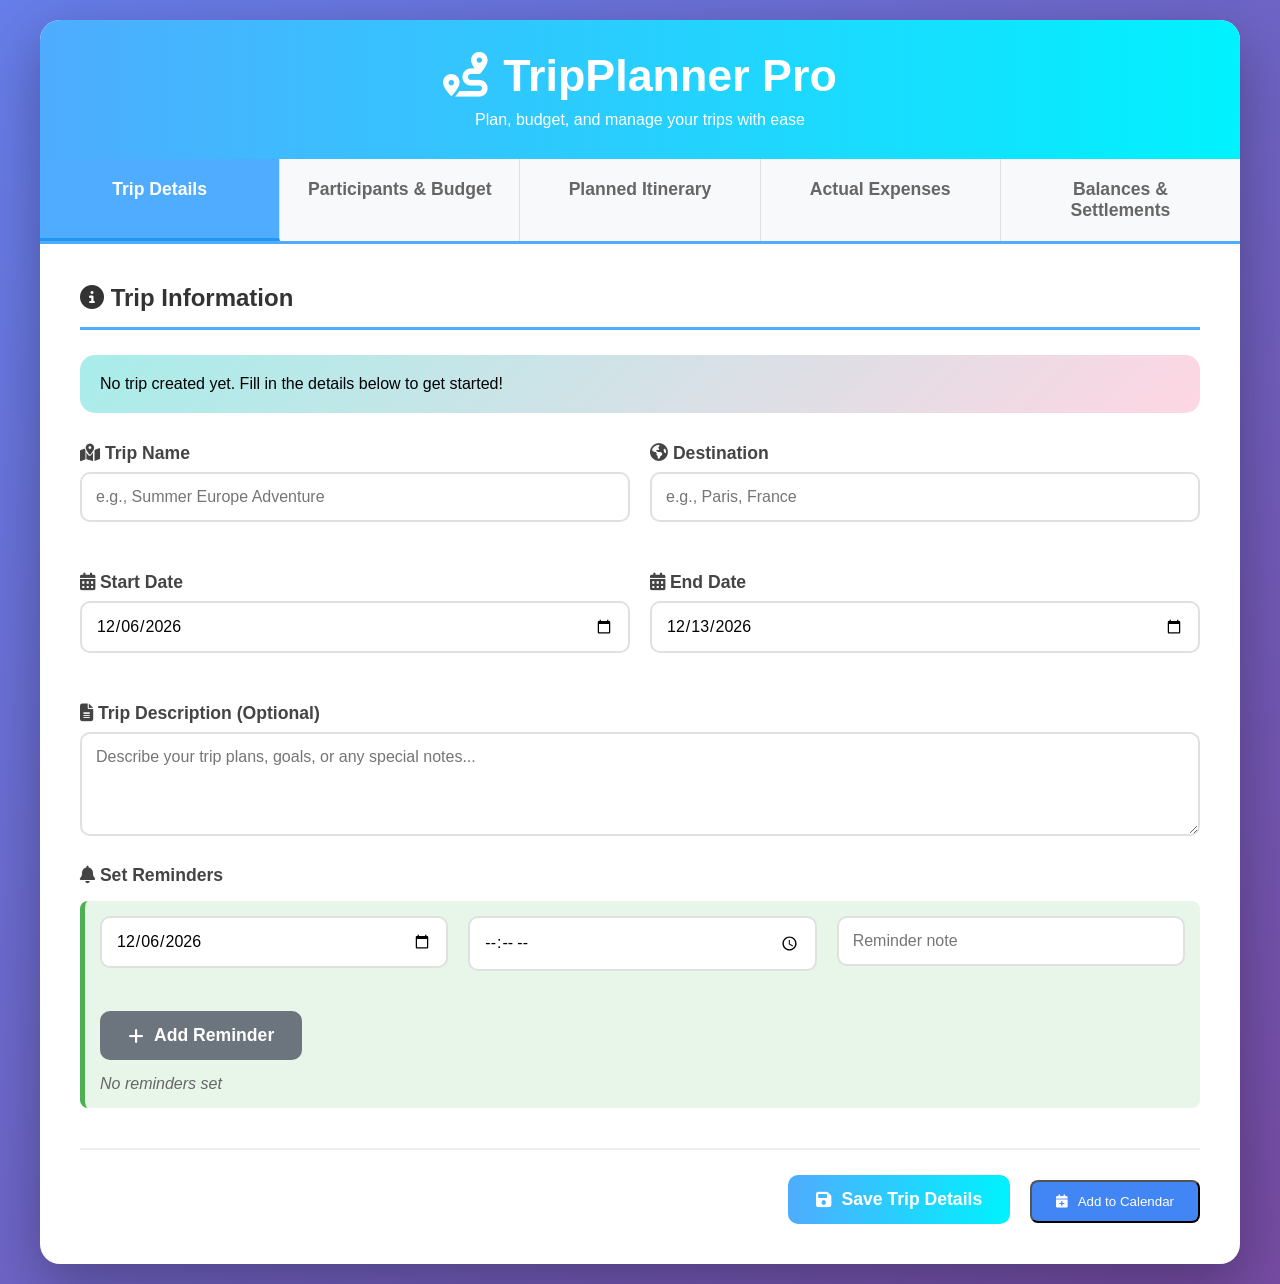
==== commit d268142f: "Update index.html" ====
--- a/index.html
+++ b/index.html
@@ -3,7 +3,7 @@
 <head>
     <meta charset="UTF-8">
     <meta name="viewport" content="width=device-width, initial-scale=1.0">
-    <title>TripPlanner - Plan Your Perfect Trip</title>
+    <title>TripPlanner Pro - Plan Your Perfect Trip</title>
     <link rel="stylesheet" href="https://cdnjs.cloudflare.com/ajax/libs/font-awesome/6.4.0/css/all.min.css">
     <style>
         * {
@@ -343,6 +343,25 @@
             margin-left: 15px;
         }
 
+        .status-badge {
+            display: inline-block;
+            padding: 5px 15px;
+            border-radius: 20px;
+            font-size: 0.9rem;
+            font-weight: 600;
+            margin-left: 10px;
+        }
+
+        .status-active {
+            background: #d4edda;
+            color: #155724;
+        }
+
+        .status-pending {
+            background: #fff3cd;
+            color: #856404;
+        }
+
         @media (max-width: 768px) {
             .row { flex-direction: column; }
             .tabs { flex-direction: column; }
@@ -359,11 +378,11 @@
         </div>
 
         <div class="tabs">
-            <div class="tab active" data-tab="trip-details">Trip Details</div>
-            <div class="tab" data-tab="participants">Participants & Budget</div>
-            <div class="tab" data-tab="itinerary">Planned Itinerary</div>
-            <div class="tab" data-tab="expenses">Actual Expenses</div>
-            <div class="tab" data-tab="balances">Balances & Settlements</div>
+            <div class="tab active" onclick="switchTab('trip-details')">Trip Details</div>
+            <div class="tab" onclick="switchTab('participants')">Participants & Budget</div>
+            <div class="tab" onclick="switchTab('itinerary')">Planned Itinerary</div>
+            <div class="tab" onclick="switchTab('expenses')">Actual Expenses</div>
+            <div class="tab" onclick="switchTab('balances')">Balances & Settlements</div>
         </div>
 
         <!-- Tab 1: Trip Details -->
@@ -484,12 +503,12 @@
             <div id="participants-list" style="margin-top: 30px;"></div>
 
             <div class="tab-navigation">
-                <button class="btn btn-secondary" onclick="switchTab('trip-details')">
-                    <i class="fas fa-arrow-left"></i> Previous: Trip Details
-                </button>
-                <button class="btn btn-primary" onclick="switchTab('itinerary')">
-                    Next: Planned Itinerary <i class="fas fa-arrow-right"></i>
-                </button>
+                <div></div>
+                <div>
+                    <button class="btn btn-primary" onclick="switchTab('itinerary')">
+                        Go to Itinerary <i class="fas fa-arrow-right"></i>
+                    </button>
+                </div>
             </div>
         </div>
 
@@ -534,12 +553,12 @@
             <div id="budget-visualization"></div>
 
             <div class="tab-navigation">
-                <button class="btn btn-secondary" onclick="switchTab('participants')">
-                    <i class="fas fa-arrow-left"></i> Previous: Participants
-                </button>
-                <button class="btn btn-primary" onclick="switchTab('expenses')">
-                    Next: Actual Expenses <i class="fas fa-arrow-right"></i>
-                </button>
+                <div></div>
+                <div>
+                    <button class="btn btn-primary" onclick="switchTab('expenses')">
+                        Go to Expenses <i class="fas fa-arrow-right"></i>
+                    </button>
+                </div>
             </div>
         </div>
 
@@ -609,12 +628,12 @@
             <div id="expenses-list" style="margin-top: 30px;"></div>
 
             <div class="tab-navigation">
-                <button class="btn btn-secondary" onclick="switchTab('itinerary')">
-                    <i class="fas fa-arrow-left"></i> Previous: Itinerary
-                </button>
-                <button class="btn btn-primary" onclick="switchTab('balances')">
-                    Next: Balances <i class="fas fa-arrow-right"></i>
-                </button>
+                <div></div>
+                <div>
+                    <button class="btn btn-primary" onclick="switchTab('balances')">
+                        Go to Balances <i class="fas fa-arrow-right"></i>
+                    </button>
+                </div>
             </div>
         </div>
 
@@ -692,16 +711,937 @@
             </div>
 
             <div class="tab-navigation">
-                <button class="btn btn-secondary" onclick="switchTab('expenses')">
-                    <i class="fas fa-arrow-left"></i> Previous: Expenses
-                </button>
-                <button class="btn btn-primary" onclick="settleAll()">
-                    <i class="fas fa-handshake"></i> Mark All as Settled
-                </button>
+                <div>
+                    <button class="btn btn-secondary" onclick="switchTab('trip-details')">
+                        <i class="fas fa-home"></i> Back to Trip Details
+                    </button>
+                </div>
+                <div>
+                    <button class="btn btn-primary" onclick="settleAll()">
+                        <i class="fas fa-handshake"></i> Mark All as Settled
+                    </button>
+                </div>
             </div>
         </div>
     </div>
 
-    <script src="script.js"></script>
+    <script>
+        // Global state management
+        let state = {
+            trip: {
+                name: '',
+                destination: '',
+                startDate: '',
+                endDate: '',
+                description: '',
+                reminders: []
+            },
+            participants: [],
+            activities: [],
+            expenses: [],
+            exchangeRates: {
+                USD: 1,
+                EUR: 0.92,
+                GBP: 0.79,
+                JPY: 150,
+                CAD: 1.36,
+                AUD: 1.51,
+                INR: 83,
+                SGD: 1.34
+            }
+        };
+
+        // Initialize when page loads
+        document.addEventListener('DOMContentLoaded', function() {
+            loadFromLocalStorage();
+            updateTripSummary();
+            updateParticipantSelectors();
+            updateRemindersList();
+            updateParticipantsList();
+            updateActivitiesList();
+            updateExpensesList();
+            updateBudgetVisualization();
+            calculateBalances();
+            
+            // Set default dates
+            const today = new Date().toISOString().split('T')[0];
+            const nextWeek = new Date();
+            nextWeek.setDate(nextWeek.getDate() + 7);
+            const nextWeekStr = nextWeek.toISOString().split('T')[0];
+            
+            document.getElementById('start-date').value = today;
+            document.getElementById('end-date').value = nextWeekStr;
+            document.getElementById('activity-date').value = today;
+            document.getElementById('reminder-date').value = today;
+        });
+
+        // Tab switching - SIMPLE VERSION
+        function switchTab(tabId) {
+            console.log('Switching to tab:', tabId);
+            
+            // Update active tab
+            document.querySelectorAll('.tab').forEach(tab => {
+                tab.classList.remove('active');
+            });
+            
+            document.querySelectorAll('.tab').forEach(tab => {
+                if (tab.textContent.includes(tabId.replace('-', ' ')) || 
+                    tab.getAttribute('onclick')?.includes(tabId)) {
+                    tab.classList.add('active');
+                }
+            });
+            
+            // Update active content
+            document.querySelectorAll('.tab-content').forEach(content => {
+                content.classList.remove('active');
+            });
+            
+            const activeContent = document.getElementById(tabId);
+            if (activeContent) {
+                activeContent.classList.add('active');
+                console.log('Activated content:', tabId);
+            }
+            
+            // Update UI elements when switching to specific tabs
+            if (tabId === 'participants') {
+                updateParticipantsList();
+            } else if (tabId === 'itinerary') {
+                updateActivityParticipantsCheckboxes();
+                updateActivitiesList();
+                updateBudgetVisualization();
+            } else if (tabId === 'expenses') {
+                updateExpenseParticipantsCheckboxes();
+                updatePaidBySelect();
+                updateExpensesList();
+            } else if (tabId === 'balances') {
+                calculateBalances();
+            }
+        }
+
+        // Trip Details Functions
+        function saveTripDetails() {
+            const tripName = document.getElementById('trip-name').value;
+            const destination = document.getElementById('destination').value;
+            const startDate = document.getElementById('start-date').value;
+            const endDate = document.getElementById('end-date').value;
+            
+            if (!tripName || !destination || !startDate || !endDate) {
+                alert('Please fill in all required fields: Trip Name, Destination, Start Date, and End Date');
+                return;
+            }
+            
+            state.trip = {
+                name: tripName,
+                destination: destination,
+                startDate: startDate,
+                endDate: endDate,
+                description: document.getElementById('trip-description').value,
+                reminders: state.trip.reminders
+            };
+            
+            saveToLocalStorage();
+            updateTripSummary();
+            alert('Trip details saved successfully!');
+        }
+
+        function addReminder() {
+            const date = document.getElementById('reminder-date').value;
+            const time = document.getElementById('reminder-time').value;
+            const note = document.getElementById('reminder-note').value;
+            
+            if (!date || !time || !note) {
+                alert('Please fill in all reminder fields');
+                return;
+            }
+            
+            const reminder = {
+                id: Date.now(),
+                date: date,
+                time: time,
+                note: note
+            };
+            
+            state.trip.reminders.push(reminder);
+            updateRemindersList();
+            saveToLocalStorage();
+            
+            // Clear inputs
+            document.getElementById('reminder-note').value = '';
+        }
+
+        function addToCalendar() {
+            if (!state.trip.name || !state.trip.startDate || !state.trip.endDate) {
+                alert('Please save trip details first');
+                return;
+            }
+            
+            // Format dates for Google Calendar
+            const formatDateForGoogle = (dateStr) => {
+                const date = new Date(dateStr);
+                return date.toISOString().replace(/-|:|\.\d+/g, '');
+            };
+            
+            const startDate = formatDateForGoogle(state.trip.startDate);
+            const endDate = formatDateForGoogle(state.trip.endDate);
+            
+            const calendarUrl = `https://calendar.google.com/calendar/render?action=TEMPLATE&text=${encodeURIComponent(state.trip.name)}&dates=${startDate}/${endDate}&details=${encodeURIComponent(state.trip.description || 'Trip planned with TripPlanner Pro')}&location=${encodeURIComponent(state.trip.destination)}`;
+            
+            window.open(calendarUrl, '_blank');
+            alert('Opening Google Calendar in a new tab...');
+        }
+
+        // Participant Functions
+        function addParticipant() {
+            const name = document.getElementById('participant-name').value;
+            const budget = parseFloat(document.getElementById('participant-budget').value);
+            const currency = document.getElementById('participant-currency').value;
+            
+            if (!name || isNaN(budget) || budget <= 0) {
+                alert('Please enter valid participant details: Name and Budget (positive number)');
+                return;
+            }
+            
+            const participant = {
+                id: Date.now(),
+                name: name,
+                budget: budget,
+                currency: currency,
+                remainingBudget: budget,
+                spent: 0,
+                color: getRandomColor()
+            };
+            
+            state.participants.push(participant);
+            updateParticipantsList();
+            updateParticipantSelectors();
+            updateBudgetVisualization();
+            saveToLocalStorage();
+            
+            // Clear inputs
+            document.getElementById('participant-name').value = '';
+            document.getElementById('participant-budget').value = '';
+            
+            alert('Participant added successfully!');
+        }
+
+        // Activity Functions
+        function updateActivityParticipantsCheckboxes() {
+            const container = document.getElementById('activity-participants-checkboxes');
+            container.innerHTML = '';
+            
+            if (state.participants.length === 0) {
+                container.innerHTML = '<p style="color: #666; font-style: italic;">No participants added yet. Add participants first.</p>';
+                return;
+            }
+            
+            state.participants.forEach(participant => {
+                const checkbox = document.createElement('div');
+                checkbox.className = 'participant-chip';
+                checkbox.innerHTML = `
+                    <input type="checkbox" id="act-part-${participant.id}" value="${participant.id}" checked>
+                    <label for="act-part-${participant.id}">${participant.name}</label>
+                `;
+                container.appendChild(checkbox);
+            });
+        }
+
+        function addActivity() {
+            const name = document.getElementById('activity-name').value;
+            const cost = parseFloat(document.getElementById('activity-cost').value);
+            const date = document.getElementById('activity-date').value;
+            
+            if (!name || isNaN(cost) || cost <= 0 || !date) {
+                alert('Please fill in all activity fields: Name, Cost (positive number), and Date');
+                return;
+            }
+            
+            if (state.participants.length === 0) {
+                alert('Please add participants first before adding activities');
+                return;
+            }
+            
+            // Get selected participants
+            const selectedParticipants = [];
+            state.participants.forEach(participant => {
+                const checkbox = document.getElementById(`act-part-${participant.id}`);
+                if (checkbox && checkbox.checked) {
+                    selectedParticipants.push(participant.id);
+                }
+            });
+            
+            if (selectedParticipants.length === 0) {
+                alert('Please select at least one participant');
+                return;
+            }
+            
+            const activity = {
+                id: Date.now(),
+                name: name,
+                cost: cost,
+                date: date,
+                participantIds: selectedParticipants
+            };
+            
+            state.activities.push(activity);
+            
+            // Update participant budgets
+            updateParticipantBudgets();
+            updateActivitiesList();
+            updateBudgetVisualization();
+            saveToLocalStorage();
+            
+            // Clear inputs
+            document.getElementById('activity-name').value = '';
+            document.getElementById('activity-cost').value = '';
+            
+            alert('Activity added to itinerary!');
+        }
+
+        // Expense Functions
+        function updateExpenseParticipantsCheckboxes() {
+            const container = document.getElementById('expense-participants-checkboxes');
+            container.innerHTML = '';
+            
+            if (state.participants.length === 0) {
+                container.innerHTML = '<p style="color: #666; font-style: italic;">No participants added yet. Add participants first.</p>';
+                return;
+            }
+            
+            state.participants.forEach(participant => {
+                const checkbox = document.createElement('div');
+                checkbox.className = 'participant-chip';
+                checkbox.innerHTML = `
+                    <input type="checkbox" id="exp-part-${participant.id}" value="${participant.id}" checked>
+                    <label for="exp-part-${participant.id}">${participant.name}</label>
+                `;
+                container.appendChild(checkbox);
+            });
+        }
+
+        function updatePaidBySelect() {
+            const select = document.getElementById('paid-by');
+            select.innerHTML = '<option value="">Select who paid</option>';
+            
+            if (state.participants.length === 0) {
+                return;
+            }
+            
+            state.participants.forEach(participant => {
+                const option = document.createElement('option');
+                option.value = participant.id;
+                option.textContent = participant.name;
+                select.appendChild(option);
+            });
+        }
+
+        function addExpense() {
+            const description = document.getElementById('expense-description').value;
+            const amount = parseFloat(document.getElementById('expense-amount').value);
+            const category = document.getElementById('expense-category').value;
+            const currency = document.getElementById('expense-currency').value;
+            const paidBy = document.getElementById('paid-by').value;
+            
+            if (!description || isNaN(amount) || amount <= 0 || !paidBy) {
+                alert('Please fill in all required expense fields: Description, Amount (positive number), and select who paid');
+                return;
+            }
+            
+            if (state.participants.length === 0) {
+                alert('Please add participants first before adding expenses');
+                return;
+            }
+            
+            // Get selected participants
+            const selectedParticipants = [];
+            state.participants.forEach(participant => {
+                const checkbox = document.getElementById(`exp-part-${participant.id}`);
+                if (checkbox && checkbox.checked) {
+                    selectedParticipants.push(participant.id);
+                }
+            });
+            
+            if (selectedParticipants.length === 0) {
+                alert('Please select at least one participant to split with');
+                return;
+            }
+            
+            const expense = {
+                id: Date.now(),
+                description: description,
+                amount: amount,
+                category: category,
+                currency: currency,
+                paidBy: paidBy,
+                participantIds: selectedParticipants,
+                date: new Date().toISOString().split('T')[0]
+            };
+            
+            state.expenses.push(expense);
+            updateExpensesList();
+            calculateBalances();
+            saveToLocalStorage();
+            
+            // Clear inputs
+            document.getElementById('expense-description').value = '';
+            document.getElementById('expense-amount').value = '';
+            
+            alert('Expense added successfully!');
+        }
+
+        // Balance Functions
+        function convertToBaseCurrency(amount, fromCurrency) {
+            const baseCurrency = document.getElementById('base-currency').value;
+            if (fromCurrency === baseCurrency) return amount;
+            
+            if (!state.exchangeRates[fromCurrency] || !state.exchangeRates[baseCurrency]) {
+                return amount; // Fallback if currency not found
+            }
+            
+            // Convert to USD first, then to base currency
+            const amountInUSD = amount / state.exchangeRates[fromCurrency];
+            return amountInUSD * state.exchangeRates[baseCurrency];
+        }
+
+        function calculateBalances() {
+            const baseCurrency = document.getElementById('base-currency').value;
+            const balances = {};
+            
+            // Initialize balances
+            state.participants.forEach(p => {
+                balances[p.id] = 0;
+            });
+            
+            // Calculate balances from expenses
+            state.expenses.forEach(expense => {
+                const splitCount = expense.participantIds.length;
+                if (splitCount === 0) return;
+                
+                const sharePerPerson = expense.amount / splitCount;
+                
+                // Convert to base currency
+                const shareInBase = convertToBaseCurrency(sharePerPerson, expense.currency);
+                const totalInBase = convertToBaseCurrency(expense.amount, expense.currency);
+                
+                // Paid person gets credited
+                if (balances[expense.paidBy] !== undefined) {
+                    balances[expense.paidBy] += totalInBase;
+                }
+                
+                // Participants get debited
+                expense.participantIds.forEach(pid => {
+                    if (balances[pid] !== undefined) {
+                        balances[pid] -= shareInBase;
+                    }
+                });
+            });
+            
+            // Update UI
+            updateBalancesSummary(balances, baseCurrency);
+        }
+
+        function settleAll() {
+            if (state.expenses.length === 0) {
+                alert('No expenses to settle!');
+                return;
+            }
+            
+            if (confirm('Mark all balances as settled? This will clear all expense records.')) {
+                state.expenses = [];
+                updateExpensesList();
+                calculateBalances();
+                saveToLocalStorage();
+                alert('All balances have been marked as settled!');
+            }
+        }
+
+        // Currency Converter Functions
+        function swapCurrencies() {
+            const fromSelect = document.getElementById('convert-from');
+            const toSelect = document.getElementById('convert-to');
+            
+            const tempValue = fromSelect.value;
+            fromSelect.value = toSelect.value;
+            toSelect.value = tempValue;
+            
+            convertCurrency();
+        }
+
+        function convertCurrency() {
+            const amount = parseFloat(document.getElementById('convert-amount').value);
+            const fromCurrency = document.getElementById('convert-from').value;
+            const toCurrency = document.getElementById('convert-to').value;
+            
+            if (isNaN(amount) || amount <= 0) {
+                alert('Please enter a valid amount');
+                return;
+            }
+            
+            if (!state.exchangeRates[fromCurrency] || !state.exchangeRates[toCurrency]) {
+                alert('Currency conversion rate not available');
+                return;
+            }
+            
+            // Convert using exchange rates
+            const amountInUSD = amount / state.exchangeRates[fromCurrency];
+            const convertedAmount = amountInUSD * state.exchangeRates[toCurrency];
+            
+            const resultElement = document.getElementById('conversion-result');
+            resultElement.innerHTML = `
+                ${amount.toFixed(2)} ${fromCurrency} = 
+                <span style="color: #4facfe;">${convertedAmount.toFixed(2)} ${toCurrency}</span>
+            `;
+        }
+
+        // UI Update Functions
+        function updateTripSummary() {
+            const summary = document.getElementById('trip-summary');
+            
+            if (state.trip.name) {
+                summary.innerHTML = `
+                    <h3><i class="fas fa-umbrella-beach"></i> ${state.trip.name}</h3>
+                    <p><strong>Destination:</strong> ${state.trip.destination}</p>
+                    <p><strong>Dates:</strong> ${formatDate(state.trip.startDate)} to ${formatDate(state.trip.endDate)}</p>
+                    ${state.trip.description ? `<p><strong>Description:</strong> ${state.trip.description}</p>` : ''}
+                    ${state.trip.reminders.length > 0 ? `<p><strong>Reminders:</strong> ${state.trip.reminders.length} set</p>` : ''}
+                    <p><strong>Participants:</strong> ${state.participants.length}</p>
+                    <p><strong>Activities Planned:</strong> ${state.activities.length}</p>
+                    <p><strong>Expenses Recorded:</strong> ${state.expenses.length}</p>
+                `;
+            } else {
+                summary.innerHTML = '<p>No trip created yet. Fill in the details below to get started!</p>';
+            }
+        }
+
+        function updateRemindersList() {
+            const container = document.getElementById('reminders-list');
+            container.innerHTML = '';
+            
+            if (state.trip.reminders.length === 0) {
+                container.innerHTML = '<p style="color: #666; font-style: italic;">No reminders set</p>';
+                return;
+            }
+            
+            state.trip.reminders.forEach(reminder => {
+                const reminderDiv = document.createElement('div');
+                reminderDiv.className = 'participant-chip';
+                reminderDiv.innerHTML = `
+                    <i class="fas fa-bell"></i>
+                    <span>${reminder.note} - ${reminder.date} at ${reminder.time}</span>
+                    <button onclick="removeReminder(${reminder.id})" style="background: none; border: none; color: #dc3545; cursor: pointer; margin-left: 10px;">
+                        <i class="fas fa-times"></i>
+                    </button>
+                `;
+                container.appendChild(reminderDiv);
+            });
+        }
+
+        function updateParticipantsList() {
+            const container = document.getElementById('participants-list');
+            container.innerHTML = '';
+            
+            if (state.participants.length === 0) {
+                container.innerHTML = '<p style="color: #666; font-style: italic; padding: 20px; text-align: center;">No participants added yet. Add participants above.</p>';
+                return;
+            }
+            
+            state.participants.forEach(participant => {
+                const percentage = (participant.remainingBudget / participant.budget) * 100;
+                const statusClass = percentage > 50 ? 'budget-green' : percentage > 20 ? 'budget-yellow' : 'budget-red';
+                
+                const card = document.createElement('div');
+                card.className = 'participant-card';
+                card.innerHTML = `
+                    <div style="display: flex; justify-content: space-between; align-items: center;">
+                        <div>
+                            <h3><i class="fas fa-user" style="color: ${participant.color}"></i> ${participant.name}</h3>
+                            <p>Budget: ${participant.budget.toFixed(2)} ${participant.currency}</p>
+                            <p>Remaining: <strong>${participant.remainingBudget.toFixed(2)} ${participant.currency}</strong></p>
+                            <p>Spent: ${participant.spent.toFixed(2)} ${participant.currency}</p>
+                        </div>
+                        <button onclick="removeParticipant(${participant.id})" class="btn btn-danger">
+                            <i class="fas fa-trash"></i>
+                        </button>
+                    </div>
+                    <div class="budget-bar">
+                        <div class="budget-fill ${statusClass}" style="width: ${Math.min(percentage, 100)}%;"></div>
+                    </div>
+                    ${participant.remainingBudget < 0 ? 
+                        `<p style="color: #dc3545; margin-top: 10px;">
+                            <i class="fas fa-exclamation-triangle"></i> Over budget by ${Math.abs(participant.remainingBudget).toFixed(2)} ${participant.currency}
+                        </p>` : ''
+                    }
+                `;
+                container.appendChild(card);
+            });
+        }
+
+        function updateActivitiesList() {
+            const container = document.getElementById('activities-list');
+            container.innerHTML = '';
+            
+            if (state.activities.length === 0) {
+                container.innerHTML = '<p style="color: #666; font-style: italic; padding: 20px; text-align: center;">No activities planned yet. Add activities above.</p>';
+                return;
+            }
+            
+            state.activities.forEach(activity => {
+                const participantNames = state.participants
+                    .filter(p => activity.participantIds.includes(p.id))
+                    .map(p => p.name)
+                    .join(', ');
+                
+                const totalCost = activity.cost * activity.participantIds.length;
+                
+                const card = document.createElement('div');
+                card.className = 'activity-card';
+                card.innerHTML = `
+                    <div style="display: flex; justify-content: space-between; align-items: start;">
+                        <div>
+                            <h3><i class="fas fa-hiking"></i> ${activity.name}</h3>
+                            <p><strong>Date:</strong> ${formatDate(activity.date)}</p>
+                            <p><strong>Cost per person:</strong> ${activity.cost.toFixed(2)}</p>
+                            <p><strong>Participants:</strong> ${participantNames}</p>
+                            <p><strong>Total cost:</strong> ${totalCost.toFixed(2)}</p>
+                        </div>
+                        <button onclick="removeActivity(${activity.id})" class="btn btn-danger">
+                            <i class="fas fa-trash"></i>
+                        </button>
+                    </div>
+                `;
+                container.appendChild(card);
+            });
+        }
+
+        function updateExpensesList() {
+            const container = document.getElementById('expenses-list');
+            container.innerHTML = '';
+            
+            if (state.expenses.length === 0) {
+                container.innerHTML = '<p style="color: #666; font-style: italic; padding: 20px; text-align: center;">No expenses recorded yet. Add expenses above.</p>';
+                return;
+            }
+            
+            state.expenses.forEach(expense => {
+                const paidBy = state.participants.find(p => p.id == expense.paidBy);
+                const participantNames = state.participants
+                    .filter(p => expense.participantIds.includes(p.id))
+                    .map(p => p.name)
+                    .join(', ');
+                
+                const categoryClass = `category-${expense.category}`;
+                const categoryNames = {
+                    food: 'Food & Dining',
+                    transport: 'Transportation',
+                    accommodation: 'Accommodation',
+                    activities: 'Activities',
+                    shopping: 'Shopping',
+                    other: 'Other'
+                };
+                
+                const sharePerPerson = expense.amount / expense.participantIds.length;
+                
+                const card = document.createElement('div');
+                card.className = 'expense-card';
+                card.innerHTML = `
+                    <div style="display: flex; justify-content: space-between; align-items: start;">
+                        <div style="flex: 1;">
+                            <h3><i class="fas fa-receipt"></i> ${expense.description}</h3>
+                            <div style="display: flex; gap: 15px; flex-wrap: wrap; margin-top: 10px;">
+                                <span class="category-badge ${categoryClass}">
+                                    ${categoryNames[expense.category]}
+                                </span>
+                                <span><strong>Amount:</strong> ${expense.amount.toFixed(2)} ${expense.currency}</span>
+                                <span><strong>Paid by:</strong> ${paidBy ? paidBy.name : 'Unknown'}</span>
+                                <span><strong>Date:</strong> ${formatDate(expense.date)}</span>
+                            </div>
+                            <p style="margin-top: 10px;"><strong>Split between:</strong> ${participantNames}</p>
+                            <p><strong>Share per person:</strong> ${sharePerPerson.toFixed(2)} ${expense.currency}</p>
+                        </div>
+                        <button onclick="removeExpense(${expense.id})" class="btn btn-danger">
+                            <i class="fas fa-trash"></i>
+                        </button>
+                    </div>
+                `;
+                container.appendChild(card);
+            });
+        }
+
+        function updateBudgetVisualization() {
+            const container = document.getElementById('budget-visualization');
+            container.innerHTML = '';
+            
+            if (state.participants.length === 0) {
+                container.innerHTML = '<p style="color: #666; font-style: italic; padding: 20px; text-align: center;">Add participants to see budget visualization</p>';
+                return;
+            }
+            
+            state.participants.forEach(participant => {
+                const percentage = (participant.remainingBudget / participant.budget) * 100;
+                const statusClass = percentage > 50 ? 'budget-green' : percentage > 20 ? 'budget-yellow' : 'budget-red';
+                
+                const card = document.createElement('div');
+                card.className = 'balance-card';
+                card.innerHTML = `
+                    <h3><i class="fas fa-user" style="color: ${participant.color}"></i> ${participant.name}'s Budget</h3>
+                    <div style="display: flex; justify-content: space-between; margin-bottom: 10px;">
+                        <span>Original: ${participant.budget.toFixed(2)} ${participant.currency}</span>
+                        <span>Remaining: <strong>${participant.remainingBudget.toFixed(2)} ${participant.currency}</strong></span>
+                        <span>Spent: ${participant.spent.toFixed(2)} ${participant.currency}</span>
+                    </div>
+                    <div class="budget-bar">
+                        <div class="budget-fill ${statusClass}" style="width: ${Math.min(percentage, 100)}%;"></div>
+                    </div>
+                    ${participant.remainingBudget < 0 ? 
+                        `<p style="color: #dc3545; margin-top: 10px; font-weight: bold;">
+                            <i class="fas fa-exclamation-triangle"></i> OVER BUDGET by ${Math.abs(participant.remainingBudget).toFixed(2)} ${participant.currency}
+                        </p>` : 
+                        `<p style="color: #28a745; margin-top: 10px; font-weight: bold;">
+                            <i class="fas fa-check-circle"></i> Within budget (${percentage.toFixed(1)}% remaining)
+                        </p>`
+                    }
+                `;
+                container.appendChild(card);
+            });
+        }
+
+        function updateBalancesSummary(balances, baseCurrency) {
+            const container = document.getElementById('balances-summary');
+            container.innerHTML = '';
+            
+            if (state.participants.length === 0) {
+                container.innerHTML = '<p style="color: #666; font-style: italic; padding: 20px; text-align: center;">Add participants and expenses to see balances</p>';
+                return;
+            }
+            
+            if (state.expenses.length === 0) {
+                container.innerHTML = '<p style="color: #666; font-style: italic; padding: 20px; text-align: center;">No expenses recorded yet. Add expenses to see balances.</p>';
+                return;
+            }
+            
+            const creditors = [];
+            const debtors = [];
+            
+            // Separate creditors and debtors
+            state.participants.forEach(participant => {
+                const balance = balances[participant.id] || 0;
+                const balanceRounded = Math.round(balance * 100) / 100;
+                const balanceFormatted = Math.abs(balanceRounded).toFixed(2);
+                
+                if (balanceRounded > 0.01) { // Creditor
+                    creditors.push({ participant, amount: balanceRounded });
+                } else if (balanceRounded < -0.01) { // Debtor
+                    debtors.push({ participant, amount: -balanceRounded });
+                }
+                
+                const balanceClass = balanceRounded > 0.01 ? 'balance-positive' : 
+                                   balanceRounded < -0.01 ? 'balance-negative' : 'balance-zero';
+                
+                const card = document.createElement('div');
+                card.className = 'balance-card';
+                card.innerHTML = `
+                    <div style="display: flex; justify-content: space-between; align-items: center;">
+                        <div>
+                            <h3><i class="fas fa-user" style="color: ${participant.color}"></i> ${participant.name}</h3>
+                            <p>Balance in ${baseCurrency}:</p>
+                        </div>
+                        <div class="${balanceClass}" style="font-size: 1.5rem;">
+                            ${balanceRounded > 0 ? '+' : ''}${balanceRounded.toFixed(2)} ${baseCurrency}
+                        </div>
+                    </div>
+                    ${balanceRounded > 0.01 ? 
+                        `<p style="color: #28a745; margin-top: 10px;">
+                            <i class="fas fa-hand-holding-usd"></i> Should receive ${balanceFormatted} ${baseCurrency}
+                        </p>` : 
+                    balanceRounded < -0.01 ?
+                        `<p style="color: #dc3545; margin-top: 10px;">
+                            <i class="fas fa-money-check-alt"></i> Should pay ${balanceFormatted} ${baseCurrency}
+                        </p>` :
+                        `<p style="color: #6c757d; margin-top: 10px;">
+                            <i class="fas fa-check-circle"></i> All settled up
+                        </p>`
+                    }
+                `;
+                container.appendChild(card);
+            });
+            
+            // Calculate settlements
+            if (creditors.length > 0 && debtors.length > 0) {
+                const settlementDiv = document.createElement('div');
+                settlementDiv.className = 'balance-card';
+                settlementDiv.style.background = 'linear-gradient(135deg, #fff8e1 0%, #ffecb3 100%)';
+                settlementDiv.innerHTML = `
+                    <h3><i class="fas fa-handshake"></i> Suggested Settlements</h3>
+                    <p>To settle all balances:</p>
+                `;
+                
+                let settlementText = '';
+                
+                // Sort creditors and debtors
+                creditors.sort((a, b) => b.amount - a.amount);
+                debtors.sort((a, b) => b.amount - a.amount);
+                
+                let i = 0, j = 0;
+                while (i < creditors.length && j < debtors.length) {
+                    const creditor = creditors[i];
+                    const debtor = debtors[j];
+                    
+                    if (creditor.amount <= 0.01 || debtor.amount <= 0.01) {
+                        if (creditor.amount <= 0.01) i++;
+                        if (debtor.amount <= 0.01) j++;
+                        continue;
+                    }
+                    
+                    const settleAmount = Math.min(creditor.amount, debtor.amount);
+                    
+                    settlementText += `
+                        <p style="margin: 10px 0; padding: 10px; background: white; border-radius: 8px; border-left: 4px solid #4facfe;">
+                            <strong>${debtor.participant.name}</strong> should pay 
+                            <strong>${creditor.participant.name}</strong>: 
+                            ${settleAmount.toFixed(2)} ${baseCurrency}
+                        </p>
+                    `;
+                    
+                    creditor.amount -= settleAmount;
+                    debtor.amount -= settleAmount;
+                    
+                    if (creditor.amount <= 0.01) i++;
+                    if (debtor.amount <= 0.01) j++;
+                }
+                
+                if (settlementText) {
+                    settlementDiv.innerHTML += settlementText;
+                } else {
+                    settlementDiv.innerHTML += '<p style="color: #666; font-style: italic;">No settlements needed - all balances are zero</p>';
+                }
+                
+                container.appendChild(settlementDiv);
+            }
+        }
+
+        function updateParticipantBudgets() {
+            // Reset all participants
+            state.participants.forEach(p => {
+                p.remainingBudget = p.budget;
+                p.spent = 0;
+            });
+            
+            // Apply activity costs
+            state.activities.forEach(activity => {
+                const costPerPerson = activity.cost;
+                activity.participantIds.forEach(pid => {
+                    const participant = state.participants.find(p => p.id === pid);
+                    if (participant) {
+                        participant.spent += costPerPerson;
+                        participant.remainingBudget -= costPerPerson;
+                    }
+                });
+            });
+        }
+
+        function updateParticipantSelectors() {
+            updateActivityParticipantsCheckboxes();
+            updateExpenseParticipantsCheckboxes();
+            updatePaidBySelect();
+        }
+
+        // Helper Functions
+        function getRandomColor() {
+            const colors = ['#4facfe', '#00f2fe', '#43e97b', '#fa709a', '#ff9a9e', '#fad0c4', '#a1c4fd', '#ffecd2', '#ff9a9e', '#a18cd1'];
+            return colors[Math.floor(Math.random() * colors.length)];
+        }
+
+        function formatDate(dateString) {
+            if (!dateString) return 'Not set';
+            const date = new Date(dateString);
+            return date.toLocaleDateString('en-US', { 
+                year: 'numeric', 
+                month: 'short', 
+                day: 'numeric' 
+            });
+        }
+
+        function removeReminder(id) {
+            state.trip.reminders = state.trip.reminders.filter(r => r.id !== id);
+            updateRemindersList();
+            saveToLocalStorage();
+        }
+
+        function removeParticipant(id) {
+            if (!confirm('Are you sure? This will remove the participant from all activities and expenses.')) {
+                return;
+            }
+            
+            // Remove participant
+            state.participants = state.participants.filter(p => p.id !== id);
+            
+            // Remove from activities
+            state.activities.forEach(activity => {
+                activity.participantIds = activity.participantIds.filter(pid => pid !== id);
+            });
+            state.activities = state.activities.filter(a => a.participantIds.length > 0);
+            
+            // Remove from expenses
+            state.expenses.forEach(expense => {
+                expense.participantIds = expense.participantIds.filter(pid => pid !== id);
+            });
+            state.expenses = state.expenses.filter(e => e.participantIds.length > 0);
+            
+            // Remove expenses paid by this participant
+            state.expenses = state.expenses.filter(e => e.paidBy != id);
+            
+            updateParticipantsList();
+            updateParticipantSelectors();
+            updateActivitiesList();
+            updateExpensesList();
+            updateBudgetVisualization();
+            calculateBalances();
+            saveToLocalStorage();
+            
+            alert('Participant removed successfully!');
+        }
+
+        function removeActivity(id) {
+            if (!confirm('Are you sure you want to remove this activity?')) {
+                return;
+            }
+            
+            state.activities = state.activities.filter(a => a.id !== id);
+            updateParticipantBudgets();
+            updateActivitiesList();
+            updateBudgetVisualization();
+            saveToLocalStorage();
+            
+            alert('Activity removed!');
+        }
+
+        function removeExpense(id) {
+            if (!confirm('Are you sure you want to remove this expense?')) {
+                return;
+            }
+            
+            state.expenses = state.expenses.filter(e => e.id !== id);
+            updateExpensesList();
+            calculateBalances();
+            saveToLocalStorage();
+            
+            alert('Expense removed!');
+        }
+
+        // Local Storage Functions
+        function saveToLocalStorage() {
+            localStorage.setItem('tripPlannerState', JSON.stringify(state));
+        }
+
+        function loadFromLocalStorage() {
+            const saved = localStorage.getItem('tripPlannerState');
+            if (saved) {
+                try {
+                    state = JSON.parse(saved);
+                } catch (e) {
+                    console.error('Error loading saved data:', e);
+                }
+            }
+        }
+    </script>
 </body>
 </html>
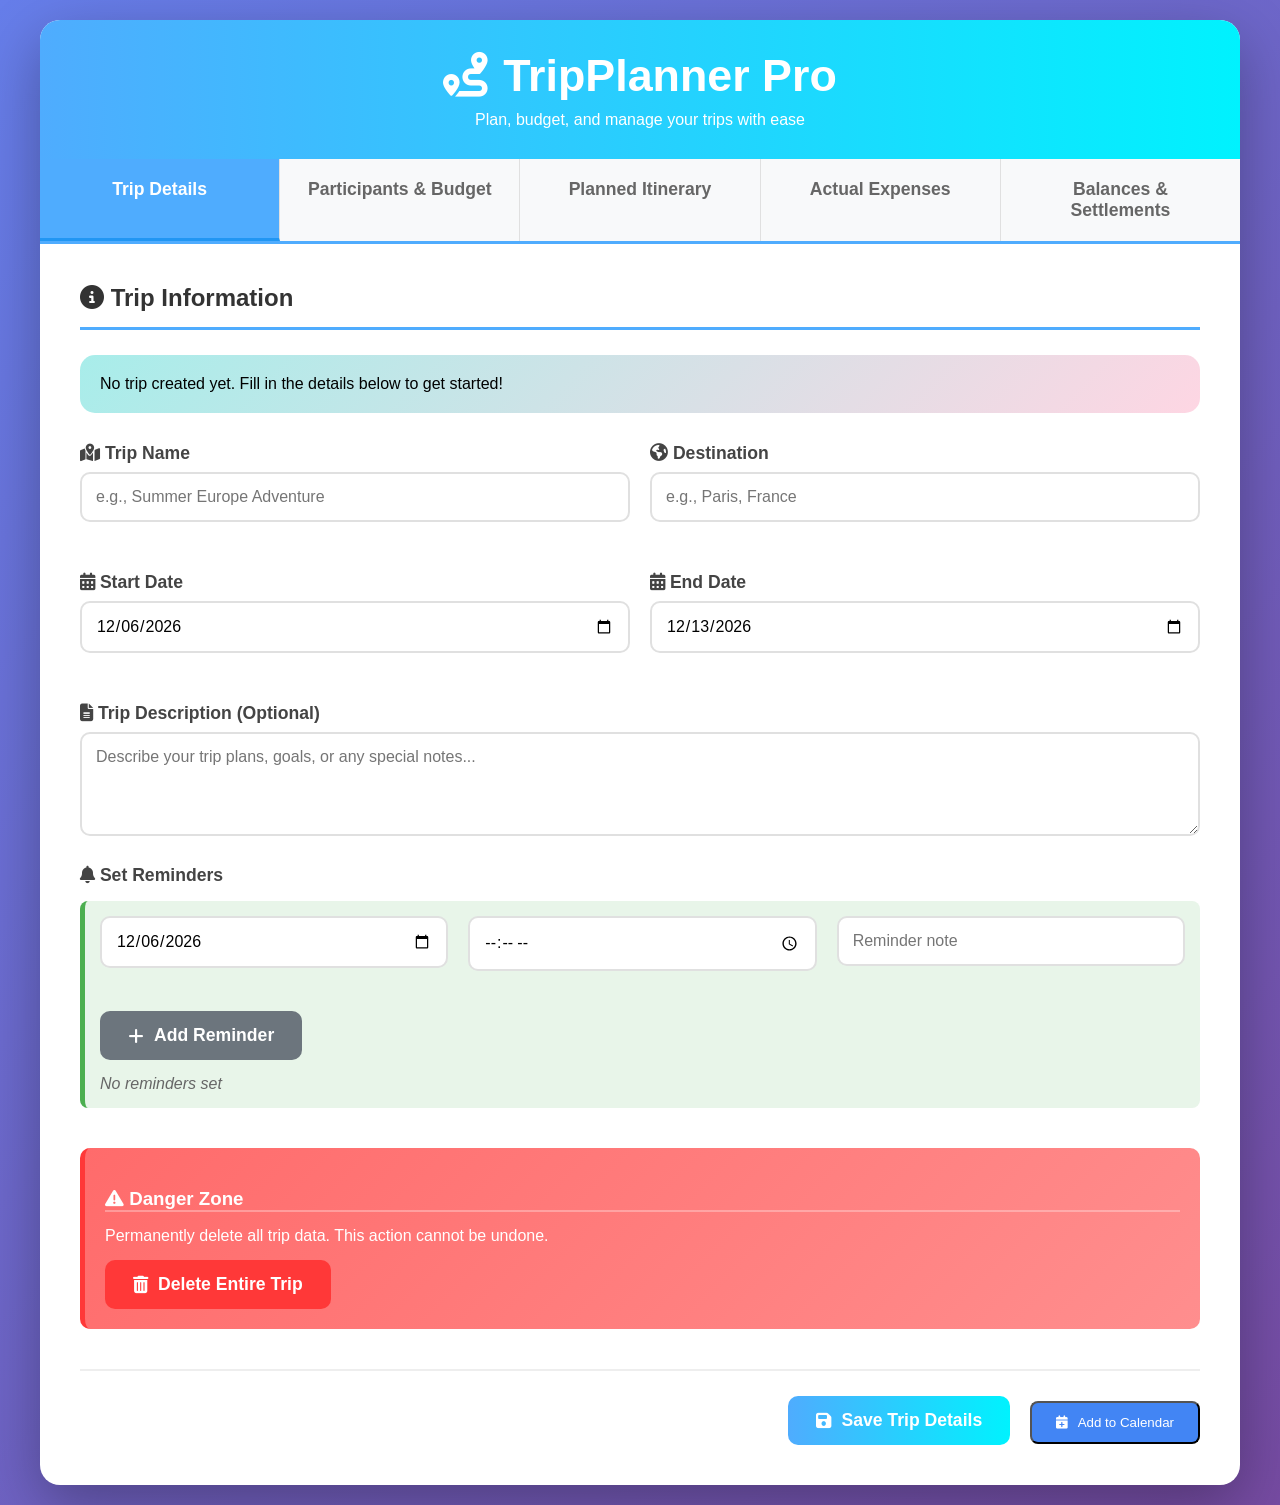
==== commit 1b91d1d4: "Update index.html" ====
--- a/index.html
+++ b/index.html
@@ -167,6 +167,16 @@
             color: white;
         }
 
+        .btn-warning {
+            background: #ffc107;
+            color: #212529;
+        }
+
+        .btn-info {
+            background: #17a2b8;
+            color: white;
+        }
+
         .participant-card, .expense-card, .activity-card {
             background: #f8f9fa;
             border-radius: 10px;
@@ -343,6 +353,20 @@
             margin-left: 15px;
         }
 
+        .danger-zone {
+            background: linear-gradient(135deg, #ff6b6b 0%, #ff8e8e 100%);
+            color: white;
+            padding: 20px;
+            border-radius: 10px;
+            margin-top: 40px;
+            border-left: 5px solid #ff3838;
+        }
+
+        .danger-zone h3 {
+            color: white;
+            border-bottom: 2px solid rgba(255, 255, 255, 0.3);
+        }
+
         .status-badge {
             display: inline-block;
             padding: 5px 15px;
@@ -360,6 +384,14 @@
         .status-pending {
             background: #fff3cd;
             color: #856404;
+        }
+
+        .activity-cost-breakdown {
+            background: #f8f9fa;
+            border-radius: 8px;
+            padding: 15px;
+            margin-top: 15px;
+            border-left: 4px solid #4facfe;
         }
 
         @media (max-width: 768px) {
@@ -448,6 +480,15 @@
                 </div>
             </div>
 
+            <!-- Danger Zone for Deleting Trip -->
+            <div class="danger-zone">
+                <h3><i class="fas fa-exclamation-triangle"></i> Danger Zone</h3>
+                <p style="margin-bottom: 15px; color: white;">Permanently delete all trip data. This action cannot be undone.</p>
+                <button class="btn btn-danger" onclick="deleteTrip()" style="background: #ff3838; border: none;">
+                    <i class="fas fa-trash-alt"></i> Delete Entire Trip
+                </button>
+            </div>
+
             <div class="tab-navigation">
                 <div></div>
                 <div>
@@ -512,10 +553,10 @@
             </div>
         </div>
 
-        <!-- Tab 3: Planned Itinerary -->
+        <!-- Tab 3: Planned Itinerary (CHANGED to Total Cost) -->
         <div class="tab-content" id="itinerary">
             <h2><i class="fas fa-calendar-check"></i> Planned Itinerary</h2>
-            <p style="color: #666; margin-bottom: 25px;">Plan activities and see how they affect each participant's budget</p>
+            <p style="color: #666; margin-bottom: 25px;">Plan activities with total cost and select which participants are involved</p>
             
             <div class="row">
                 <div class="col">
@@ -526,8 +567,9 @@
                 </div>
                 <div class="col">
                     <div class="form-group">
-                        <label for="activity-cost"><i class="fas fa-money-bill"></i> Cost Per Person</label>
-                        <input type="number" id="activity-cost" class="form-control" placeholder="e.g., 50" step="0.01">
+                        <label for="activity-total-cost"><i class="fas fa-money-bill"></i> Total Cost</label>
+                        <input type="number" id="activity-total-cost" class="form-control" placeholder="e.g., 200" step="0.01">
+                        <small style="color: #666; display: block; margin-top: 5px;">This is the total cost for the activity</small>
                     </div>
                 </div>
                 <div class="col">
@@ -541,6 +583,7 @@
             <div class="form-group">
                 <label><i class="fas fa-users"></i> Participants for this Activity</label>
                 <div class="participant-list" id="activity-participants-checkboxes"></div>
+                <small style="color: #666; display: block; margin-top: 5px;">Cost will be split equally between selected participants</small>
             </div>
 
             <button class="btn btn-success" onclick="addActivity()">
@@ -775,7 +818,7 @@
             document.getElementById('reminder-date').value = today;
         });
 
-        // Tab switching - SIMPLE VERSION
+        // Tab switching
         function switchTab(tabId) {
             console.log('Switching to tab:', tabId);
             
@@ -844,6 +887,72 @@
             alert('Trip details saved successfully!');
         }
 
+        // DELETE TRIP FUNCTION
+        function deleteTrip() {
+            if (!confirm("⚠️ WARNING: This will delete ALL trip data including participants, activities, and expenses. This action cannot be undone!\n\nAre you sure you want to delete the entire trip?")) {
+                return;
+            }
+            
+            // Reset state to empty
+            state = {
+                trip: {
+                    name: '',
+                    destination: '',
+                    startDate: '',
+                    endDate: '',
+                    description: '',
+                    reminders: []
+                },
+                participants: [],
+                activities: [],
+                expenses: [],
+                exchangeRates: {
+                    USD: 1,
+                    EUR: 0.92,
+                    GBP: 0.79,
+                    JPY: 150,
+                    CAD: 1.36,
+                    AUD: 1.51,
+                    INR: 83,
+                    SGD: 1.34
+                }
+            };
+            
+            // Clear localStorage
+            localStorage.removeItem('tripPlannerState');
+            
+            // Reset form inputs
+            document.getElementById('trip-name').value = '';
+            document.getElementById('destination').value = '';
+            document.getElementById('trip-description').value = '';
+            
+            // Set default dates
+            const today = new Date().toISOString().split('T')[0];
+            const nextWeek = new Date();
+            nextWeek.setDate(nextWeek.getDate() + 7);
+            const nextWeekStr = nextWeek.toISOString().split('T')[0];
+            
+            document.getElementById('start-date').value = today;
+            document.getElementById('end-date').value = nextWeekStr;
+            
+            // Clear reminders
+            document.getElementById('reminder-note').value = '';
+            
+            // Update all UI sections
+            updateTripSummary();
+            updateRemindersList();
+            updateParticipantsList();
+            updateActivitiesList();
+            updateExpensesList();
+            updateBudgetVisualization();
+            calculateBalances();
+            
+            // Switch back to trip details tab
+            switchTab('trip-details');
+            
+            alert("✅ Trip deleted successfully! All data has been cleared.");
+        }
+
         function addReminder() {
             const date = document.getElementById('reminder-date').value;
             const time = document.getElementById('reminder-time').value;
@@ -924,7 +1033,7 @@
             alert('Participant added successfully!');
         }
 
-        // Activity Functions
+        // Activity Functions - CHANGED TO TOTAL COST
         function updateActivityParticipantsCheckboxes() {
             const container = document.getElementById('activity-participants-checkboxes');
             container.innerHTML = '';
@@ -947,11 +1056,11 @@
 
         function addActivity() {
             const name = document.getElementById('activity-name').value;
-            const cost = parseFloat(document.getElementById('activity-cost').value);
+            const totalCost = parseFloat(document.getElementById('activity-total-cost').value);
             const date = document.getElementById('activity-date').value;
             
-            if (!name || isNaN(cost) || cost <= 0 || !date) {
-                alert('Please fill in all activity fields: Name, Cost (positive number), and Date');
+            if (!name || isNaN(totalCost) || totalCost <= 0 || !date) {
+                alert('Please fill in all activity fields: Name, Total Cost (positive number), and Date');
                 return;
             }
             
@@ -977,7 +1086,7 @@
             const activity = {
                 id: Date.now(),
                 name: name,
-                cost: cost,
+                totalCost: totalCost, // Changed from cost to totalCost
                 date: date,
                 participantIds: selectedParticipants
             };
@@ -992,7 +1101,7 @@
             
             // Clear inputs
             document.getElementById('activity-name').value = '';
-            document.getElementById('activity-cost').value = '';
+            document.getElementById('activity-total-cost').value = '';
             
             alert('Activity added to itinerary!');
         }
@@ -1290,7 +1399,9 @@
                     .map(p => p.name)
                     .join(', ');
                 
-                const totalCost = activity.cost * activity.participantIds.length;
+                const costPerPerson = activity.participantIds.length > 0 
+                    ? activity.totalCost / activity.participantIds.length 
+                    : 0;
                 
                 const card = document.createElement('div');
                 card.className = 'activity-card';
@@ -1299,9 +1410,12 @@
                         <div>
                             <h3><i class="fas fa-hiking"></i> ${activity.name}</h3>
                             <p><strong>Date:</strong> ${formatDate(activity.date)}</p>
-                            <p><strong>Cost per person:</strong> ${activity.cost.toFixed(2)}</p>
-                            <p><strong>Participants:</strong> ${participantNames}</p>
-                            <p><strong>Total cost:</strong> ${totalCost.toFixed(2)}</p>
+                            <p><strong>Total Cost:</strong> ${activity.totalCost.toFixed(2)}</p>
+                            <p><strong>Participants:</strong> ${participantNames} (${activity.participantIds.length} people)</p>
+                            <div class="activity-cost-breakdown">
+                                <p><strong>Cost per person:</strong> ${costPerPerson.toFixed(2)}</p>
+                                <p><strong>Total cost for all participants:</strong> ${activity.totalCost.toFixed(2)}</p>
+                            </div>
                         </div>
                         <button onclick="removeActivity(${activity.id})" class="btn btn-danger">
                             <i class="fas fa-trash"></i>
@@ -1525,9 +1639,12 @@
                 p.spent = 0;
             });
             
-            // Apply activity costs
+            // Apply activity costs - CHANGED FOR TOTAL COST
             state.activities.forEach(activity => {
-                const costPerPerson = activity.cost;
+                const costPerPerson = activity.participantIds.length > 0 
+                    ? activity.totalCost / activity.participantIds.length 
+                    : 0;
+                    
                 activity.participantIds.forEach(pid => {
                     const participant = state.participants.find(p => p.id === pid);
                     if (participant) {
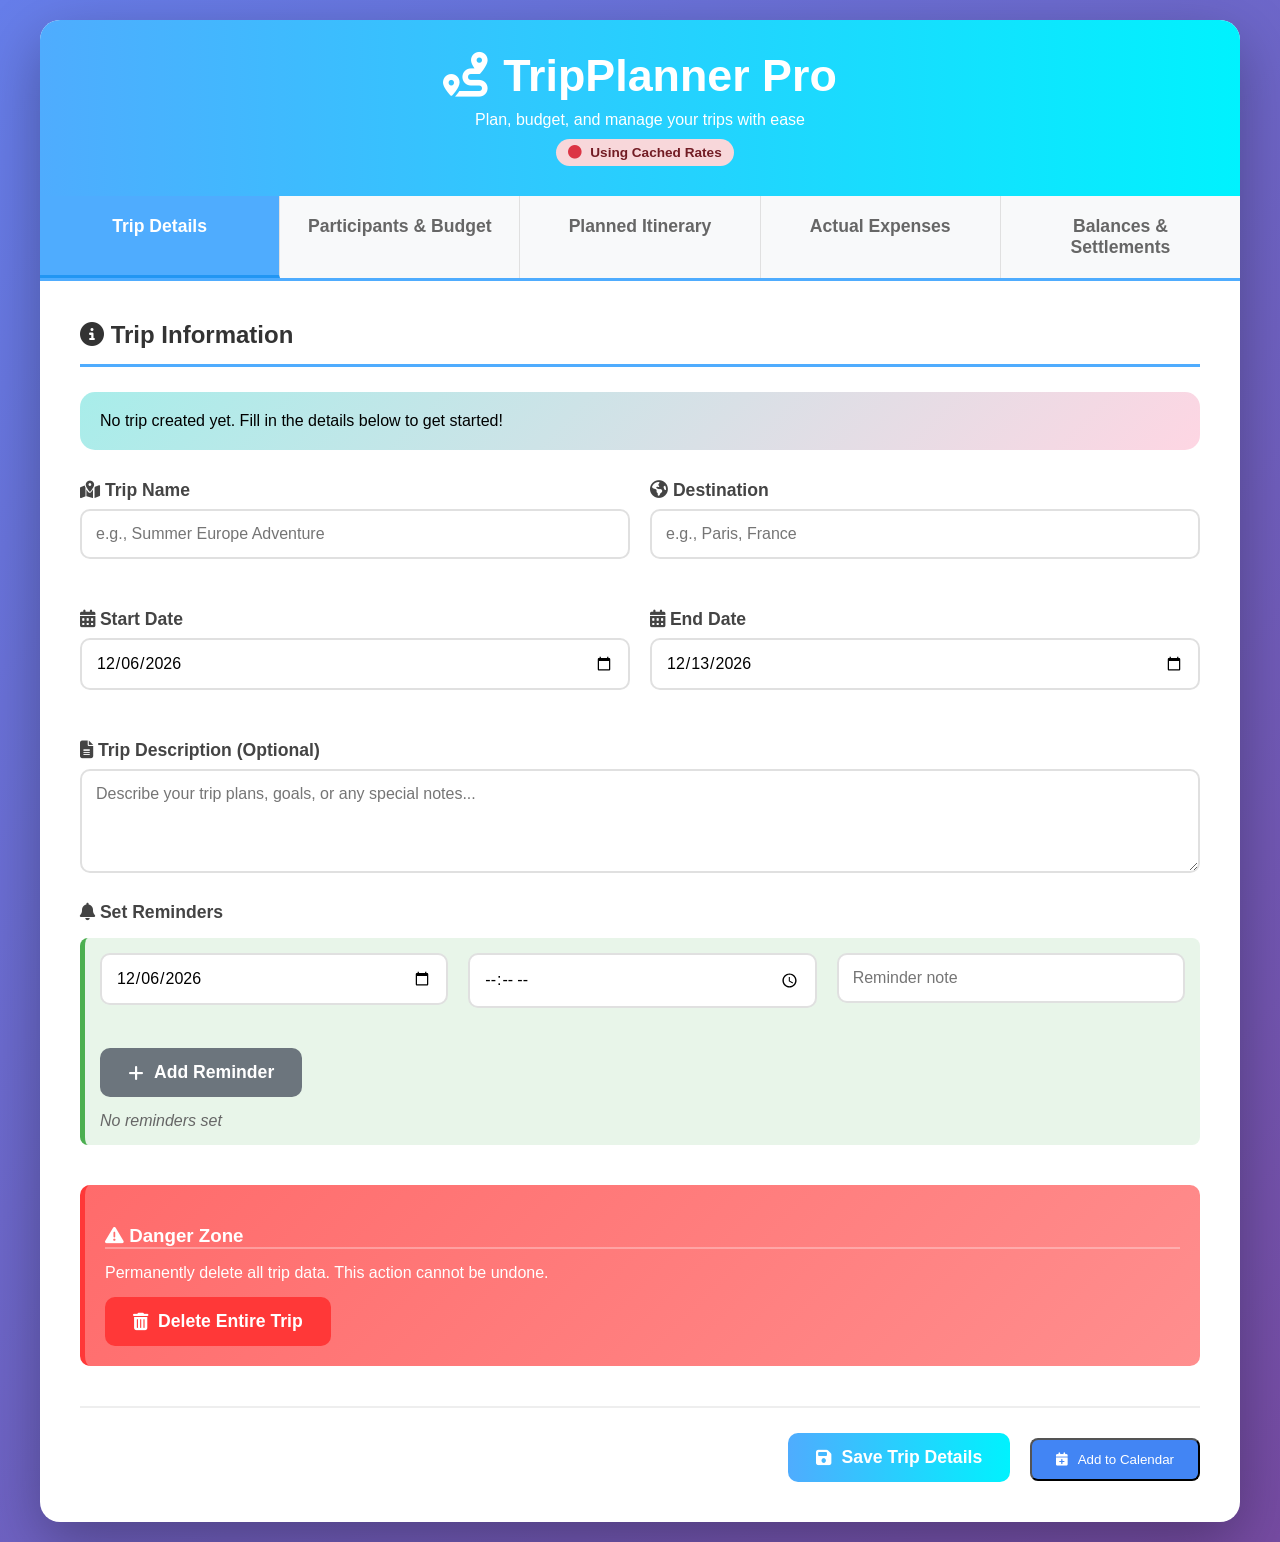
==== commit 7ff1da5e: "Update index.html" ====
--- a/index.html
+++ b/index.html
@@ -3,7 +3,7 @@
 <head>
     <meta charset="UTF-8">
     <meta name="viewport" content="width=device-width, initial-scale=1.0">
-    <title>TripPlanner Pro - Plan Your Perfect Trip</title>
+    <title>TripPlanner Pro - Real-Time Currency Converter</title>
     <link rel="stylesheet" href="https://cdnjs.cloudflare.com/ajax/libs/font-awesome/6.4.0/css/all.min.css">
     <style>
         * {
@@ -381,17 +381,57 @@
             color: #155724;
         }
 
-        .status-pending {
-            background: #fff3cd;
-            color: #856404;
-        }
-
         .activity-cost-breakdown {
             background: #f8f9fa;
             border-radius: 8px;
             padding: 15px;
             margin-top: 15px;
             border-left: 4px solid #4facfe;
+        }
+
+        .api-status {
+            display: inline-flex;
+            align-items: center;
+            gap: 8px;
+            padding: 6px 12px;
+            border-radius: 20px;
+            font-size: 0.85rem;
+            font-weight: 600;
+            margin-left: 10px;
+        }
+
+        .api-online {
+            background: #d4edda;
+            color: #155724;
+        }
+
+        .api-offline {
+            background: #f8d7da;
+            color: #721c24;
+        }
+
+        .rate-info {
+            font-size: 0.9rem;
+            color: #6c757d;
+            margin-top: 5px;
+            display: flex;
+            align-items: center;
+            gap: 5px;
+        }
+
+        .loading {
+            display: inline-block;
+            width: 20px;
+            height: 20px;
+            border: 3px solid #f3f3f3;
+            border-top: 3px solid #4facfe;
+            border-radius: 50%;
+            animation: spin 1s linear infinite;
+        }
+
+        @keyframes spin {
+            0% { transform: rotate(0deg); }
+            100% { transform: rotate(360deg); }
         }
 
         @media (max-width: 768px) {
@@ -407,6 +447,11 @@
         <div class="header">
             <h1><i class="fas fa-route"></i> TripPlanner Pro</h1>
             <p>Plan, budget, and manage your trips with ease</p>
+            <div style="margin-top: 10px;">
+                <span id="api-status" class="api-status api-offline">
+                    <i class="fas fa-circle"></i> Loading Exchange Rates...
+                </span>
+            </div>
         </div>
 
         <div class="tabs">
@@ -553,7 +598,7 @@
             </div>
         </div>
 
-        <!-- Tab 3: Planned Itinerary (CHANGED to Total Cost) -->
+        <!-- Tab 3: Planned Itinerary with Currency Option -->
         <div class="tab-content" id="itinerary">
             <h2><i class="fas fa-calendar-check"></i> Planned Itinerary</h2>
             <p style="color: #666; margin-bottom: 25px;">Plan activities with total cost and select which participants are involved</p>
@@ -569,15 +614,43 @@
                     <div class="form-group">
                         <label for="activity-total-cost"><i class="fas fa-money-bill"></i> Total Cost</label>
                         <input type="number" id="activity-total-cost" class="form-control" placeholder="e.g., 200" step="0.01">
-                        <small style="color: #666; display: block; margin-top: 5px;">This is the total cost for the activity</small>
-                    </div>
-                </div>
+                    </div>
+                </div>
+                <div class="col">
+                    <div class="form-group">
+                        <label for="activity-currency"><i class="fas fa-coins"></i> Currency</label>
+                        <select id="activity-currency" class="form-control">
+                            <option value="USD">USD - US Dollar</option>
+                            <option value="EUR">EUR - Euro</option>
+                            <option value="GBP">GBP - British Pound</option>
+                            <option value="JPY">JPY - Japanese Yen</option>
+                            <option value="CAD">CAD - Canadian Dollar</option>
+                        </select>
+                    </div>
+                </div>
+            </div>
+
+            <div class="row">
                 <div class="col">
                     <div class="form-group">
                         <label for="activity-date"><i class="fas fa-calendar-day"></i> Date</label>
                         <input type="date" id="activity-date" class="form-control">
                     </div>
                 </div>
+                <div class="col">
+                    <div class="form-group">
+                        <label for="activity-display-currency"><i class="fas fa-exchange-alt"></i> Display Budget In</label>
+                        <select id="activity-display-currency" class="form-control" onchange="updateBudgetVisualization()">
+                            <option value="auto">Auto (Participant's Currency)</option>
+                            <option value="USD">USD - US Dollar</option>
+                            <option value="EUR">EUR - Euro</option>
+                            <option value="GBP">GBP - British Pound</option>
+                            <option value="JPY">JPY - Japanese Yen</option>
+                            <option value="CAD">CAD - Canadian Dollar</option>
+                        </select>
+                        <small style="color: #666; display: block; margin-top: 5px;">Convert all budgets to this currency for comparison</small>
+                    </div>
+                </div>
             </div>
 
             <div class="form-group">
@@ -593,6 +666,9 @@
             <div id="activities-list" style="margin-top: 30px;"></div>
 
             <h3 style="margin-top: 40px;"><i class="fas fa-chart-line"></i> Budget Visualization</h3>
+            <div class="rate-info">
+                <i class="fas fa-sync-alt"></i> Using real-time exchange rates
+            </div>
             <div id="budget-visualization"></div>
 
             <div class="tab-navigation">
@@ -680,7 +756,7 @@
             </div>
         </div>
 
-        <!-- Tab 5: Balances & Settlements -->
+        <!-- Tab 5: Balances & Settlements with Real-Time Converter -->
         <div class="tab-content" id="balances">
             <h2><i class="fas fa-balance-scale"></i> Balances & Settlements</h2>
             <p style="color: #666; margin-bottom: 25px;">See who owes whom and settle up</p>
@@ -694,11 +770,12 @@
                     <option value="JPY">JPY - Japanese Yen</option>
                     <option value="CAD">CAD - Canadian Dollar</option>
                 </select>
+                <span id="rate-update-time" class="rate-info"></span>
             </div>
 
             <div id="balances-summary"></div>
 
-            <h3 style="margin-top: 40px;"><i class="fas fa-calculator"></i> Currency Converter</h3>
+            <h3 style="margin-top: 40px;"><i class="fas fa-calculator"></i> Real-Time Currency Converter</h3>
             <div class="converter-box">
                 <div class="row">
                     <div class="col">
@@ -714,6 +791,9 @@
                                 <option value="GBP">GBP - British Pound</option>
                                 <option value="JPY">JPY - Japanese Yen</option>
                                 <option value="CAD">CAD - Canadian Dollar</option>
+                                <option value="AUD">AUD - Australian Dollar</option>
+                                <option value="INR">INR - Indian Rupee</option>
+                                <option value="SGD">SGD - Singapore Dollar</option>
                             </select>
                         </div>
                     </div>
@@ -730,6 +810,9 @@
                                 <option value="GBP">GBP - British Pound</option>
                                 <option value="JPY">JPY - Japanese Yen</option>
                                 <option value="CAD">CAD - Canadian Dollar</option>
+                                <option value="AUD">AUD - Australian Dollar</option>
+                                <option value="INR">INR - Indian Rupee</option>
+                                <option value="SGD">SGD - Singapore Dollar</option>
                             </select>
                         </div>
                     </div>
@@ -741,7 +824,10 @@
                 </div>
                 <div class="form-group" style="margin-top: 20px;">
                     <div class="form-control" id="conversion-result" style="background: #f8f9fa; font-size: 1.2rem; font-weight: bold; text-align: center;">
-                        Result will appear here
+                        Enter amount and click Convert
+                    </div>
+                    <div class="rate-info" style="text-align: center; margin-top: 10px;">
+                        <i class="fas fa-sync-alt"></i> Rates update every 60 minutes
                     </div>
                 </div>
             </div>
@@ -749,8 +835,8 @@
             <div class="note-box">
                 <i class="fas fa-info-circle"></i> 
                 <strong>Note:</strong> Final settlement amounts may differ slightly due to rounding. 
-                We round to 2 decimal places for currency display, but exact calculations may have 
-                additional decimal places. This can cause small discrepancies in final totals.
+                Real-time exchange rates are provided by Frankfurter API and update hourly.
+                Budget calculations convert all amounts to the selected display currency for accurate comparisons.
             </div>
 
             <div class="tab-navigation">
@@ -769,7 +855,7 @@
     </div>
 
     <script>
-        // Global state management
+        // Global state management with real-time exchange rates
         let state = {
             trip: {
                 name: '',
@@ -782,18 +868,13 @@
             participants: [],
             activities: [],
             expenses: [],
-            exchangeRates: {
-                USD: 1,
-                EUR: 0.92,
-                GBP: 0.79,
-                JPY: 150,
-                CAD: 1.36,
-                AUD: 1.51,
-                INR: 83,
-                SGD: 1.34
-            }
+            exchangeRates: {},
+            lastRateUpdate: null
         };
 
+        // Frankfurter API endpoint for real-time rates (free, no API key needed)
+        const EXCHANGE_API = 'https://api.frankfurter.app/latest?from=USD';
+        
         // Initialize when page loads
         document.addEventListener('DOMContentLoaded', function() {
             loadFromLocalStorage();
@@ -816,12 +897,77 @@
             document.getElementById('end-date').value = nextWeekStr;
             document.getElementById('activity-date').value = today;
             document.getElementById('reminder-date').value = today;
+            
+            // Load real-time exchange rates
+            loadExchangeRates();
         });
+
+        // Load real-time exchange rates from API
+        async function loadExchangeRates() {
+            const statusElement = document.getElementById('api-status');
+            statusElement.innerHTML = '<span class="loading"></span> Fetching exchange rates...';
+            
+            try {
+                const response = await fetch(EXCHANGE_API);
+                if (!response.ok) throw new Error('API not available');
+                
+                const data = await response.json();
+                
+                // Store rates with USD as base (1:1)
+                state.exchangeRates = {
+                    USD: 1,
+                    EUR: data.rates.EUR || 0.92,
+                    GBP: data.rates.GBP || 0.79,
+                    JPY: data.rates.JPY || 150,
+                    CAD: data.rates.CAD || 1.36,
+                    AUD: data.rates.AUD || 1.51,
+                    INR: data.rates.INR || 83,
+                    SGD: data.rates.SGD || 1.34
+                };
+                
+                state.lastRateUpdate = new Date().toISOString();
+                
+                // Update UI
+                statusElement.innerHTML = '<i class="fas fa-circle" style="color: #28a745;"></i> Live Rates: Active';
+                statusElement.className = 'api-status api-online';
+                
+                // Update rate timestamp
+                const updateTime = document.getElementById('rate-update-time');
+                if (updateTime) {
+                    updateTime.innerHTML = `<i class="far fa-clock"></i> Updated: ${new Date().toLocaleTimeString()}`;
+                }
+                
+                console.log('Exchange rates loaded:', state.exchangeRates);
+                
+            } catch (error) {
+                console.error('Error loading exchange rates:', error);
+                
+                // Fallback to hardcoded rates
+                state.exchangeRates = {
+                    USD: 1,
+                    EUR: 0.92,
+                    GBP: 0.79,
+                    JPY: 150,
+                    CAD: 1.36,
+                    AUD: 1.51,
+                    INR: 83,
+                    SGD: 1.34
+                };
+                
+                statusElement.innerHTML = '<i class="fas fa-circle" style="color: #dc3545;"></i> Using Cached Rates';
+                statusElement.className = 'api-status api-offline';
+                
+                alert('Using cached exchange rates. Real-time rates unavailable.');
+            }
+            
+            // Recalculate everything with new rates
+            updateParticipantBudgets();
+            updateBudgetVisualization();
+            calculateBalances();
+        }
 
         // Tab switching
         function switchTab(tabId) {
-            console.log('Switching to tab:', tabId);
-            
             // Update active tab
             document.querySelectorAll('.tab').forEach(tab => {
                 tab.classList.remove('active');
@@ -842,7 +988,6 @@
             const activeContent = document.getElementById(tabId);
             if (activeContent) {
                 activeContent.classList.add('active');
-                console.log('Activated content:', tabId);
             }
             
             // Update UI elements when switching to specific tabs
@@ -906,16 +1051,8 @@
                 participants: [],
                 activities: [],
                 expenses: [],
-                exchangeRates: {
-                    USD: 1,
-                    EUR: 0.92,
-                    GBP: 0.79,
-                    JPY: 150,
-                    CAD: 1.36,
-                    AUD: 1.51,
-                    INR: 83,
-                    SGD: 1.34
-                }
+                exchangeRates: {},
+                lastRateUpdate: null
             };
             
             // Clear localStorage
@@ -947,6 +1084,9 @@
             updateBudgetVisualization();
             calculateBalances();
             
+            // Reload exchange rates
+            loadExchangeRates();
+            
             // Switch back to trip details tab
             switchTab('trip-details');
             
@@ -1015,6 +1155,7 @@
                 name: name,
                 budget: budget,
                 currency: currency,
+                originalBudget: budget, // Store original budget
                 remainingBudget: budget,
                 spent: 0,
                 color: getRandomColor()
@@ -1033,7 +1174,7 @@
             alert('Participant added successfully!');
         }
 
-        // Activity Functions - CHANGED TO TOTAL COST
+        // Activity Functions with Currency Option
         function updateActivityParticipantsCheckboxes() {
             const container = document.getElementById('activity-participants-checkboxes');
             container.innerHTML = '';
@@ -1048,7 +1189,7 @@
                 checkbox.className = 'participant-chip';
                 checkbox.innerHTML = `
                     <input type="checkbox" id="act-part-${participant.id}" value="${participant.id}" checked>
-                    <label for="act-part-${participant.id}">${participant.name}</label>
+                    <label for="act-part-${participant.id}">${participant.name} (${participant.currency})</label>
                 `;
                 container.appendChild(checkbox);
             });
@@ -1058,6 +1199,7 @@
             const name = document.getElementById('activity-name').value;
             const totalCost = parseFloat(document.getElementById('activity-total-cost').value);
             const date = document.getElementById('activity-date').value;
+            const currency = document.getElementById('activity-currency').value;
             
             if (!name || isNaN(totalCost) || totalCost <= 0 || !date) {
                 alert('Please fill in all activity fields: Name, Total Cost (positive number), and Date');
@@ -1086,7 +1228,8 @@
             const activity = {
                 id: Date.now(),
                 name: name,
-                totalCost: totalCost, // Changed from cost to totalCost
+                totalCost: totalCost,
+                currency: currency, // Store activity currency
                 date: date,
                 participantIds: selectedParticipants
             };
@@ -1197,18 +1340,18 @@
             alert('Expense added successfully!');
         }
 
-        // Balance Functions
-        function convertToBaseCurrency(amount, fromCurrency) {
-            const baseCurrency = document.getElementById('base-currency').value;
-            if (fromCurrency === baseCurrency) return amount;
-            
-            if (!state.exchangeRates[fromCurrency] || !state.exchangeRates[baseCurrency]) {
-                return amount; // Fallback if currency not found
-            }
-            
-            // Convert to USD first, then to base currency
+        // Balance Functions with Real-Time Conversion
+        function convertCurrencyAmount(amount, fromCurrency, toCurrency) {
+            if (fromCurrency === toCurrency) return amount;
+            
+            if (!state.exchangeRates[fromCurrency] || !state.exchangeRates[toCurrency]) {
+                console.warn(`Missing exchange rate: ${fromCurrency} or ${toCurrency}`);
+                return amount; // Fallback
+            }
+            
+            // Convert to USD first, then to target currency
             const amountInUSD = amount / state.exchangeRates[fromCurrency];
-            return amountInUSD * state.exchangeRates[baseCurrency];
+            return amountInUSD * state.exchangeRates[toCurrency];
         }
 
         function calculateBalances() {
@@ -1227,9 +1370,9 @@
                 
                 const sharePerPerson = expense.amount / splitCount;
                 
-                // Convert to base currency
-                const shareInBase = convertToBaseCurrency(sharePerPerson, expense.currency);
-                const totalInBase = convertToBaseCurrency(expense.amount, expense.currency);
+                // Convert to base currency using real-time rates
+                const shareInBase = convertCurrencyAmount(sharePerPerson, expense.currency, baseCurrency);
+                const totalInBase = convertCurrencyAmount(expense.amount, expense.currency, baseCurrency);
                 
                 // Paid person gets credited
                 if (balances[expense.paidBy] !== undefined) {
@@ -1263,7 +1406,7 @@
             }
         }
 
-        // Currency Converter Functions
+        // Real-Time Currency Converter Functions
         function swapCurrencies() {
             const fromSelect = document.getElementById('convert-from');
             const toSelect = document.getElementById('convert-to');
@@ -1290,14 +1433,16 @@
                 return;
             }
             
-            // Convert using exchange rates
-            const amountInUSD = amount / state.exchangeRates[fromCurrency];
-            const convertedAmount = amountInUSD * state.exchangeRates[toCurrency];
+            // Convert using real-time exchange rates
+            const convertedAmount = convertCurrencyAmount(amount, fromCurrency, toCurrency);
             
             const resultElement = document.getElementById('conversion-result');
             resultElement.innerHTML = `
                 ${amount.toFixed(2)} ${fromCurrency} = 
                 <span style="color: #4facfe;">${convertedAmount.toFixed(2)} ${toCurrency}</span>
+                <div style="font-size: 0.9rem; color: #666; margin-top: 5px;">
+                    1 ${fromCurrency} = ${(convertCurrencyAmount(1, fromCurrency, toCurrency)).toFixed(6)} ${toCurrency}
+                </div>
             `;
         }
 
@@ -1353,8 +1498,23 @@
                 return;
             }
             
+            const displayCurrency = document.getElementById('activity-display-currency').value;
+            
             state.participants.forEach(participant => {
-                const percentage = (participant.remainingBudget / participant.budget) * 100;
+                // Calculate converted amounts if display currency is not auto
+                let displayBudget = participant.budget;
+                let displayRemaining = participant.remainingBudget;
+                let displaySpent = participant.spent;
+                let displayCurrencyText = participant.currency;
+                
+                if (displayCurrency !== 'auto' && displayCurrency !== participant.currency) {
+                    displayBudget = convertCurrencyAmount(participant.originalBudget, participant.currency, displayCurrency);
+                    displayRemaining = convertCurrencyAmount(participant.remainingBudget, participant.currency, displayCurrency);
+                    displaySpent = convertCurrencyAmount(participant.spent, participant.currency, displayCurrency);
+                    displayCurrencyText = displayCurrency;
+                }
+                
+                const percentage = (participant.remainingBudget / participant.originalBudget) * 100;
                 const statusClass = percentage > 50 ? 'budget-green' : percentage > 20 ? 'budget-yellow' : 'budget-red';
                 
                 const card = document.createElement('div');
@@ -1363,9 +1523,11 @@
                     <div style="display: flex; justify-content: space-between; align-items: center;">
                         <div>
                             <h3><i class="fas fa-user" style="color: ${participant.color}"></i> ${participant.name}</h3>
-                            <p>Budget: ${participant.budget.toFixed(2)} ${participant.currency}</p>
-                            <p>Remaining: <strong>${participant.remainingBudget.toFixed(2)} ${participant.currency}</strong></p>
-                            <p>Spent: ${participant.spent.toFixed(2)} ${participant.currency}</p>
+                            <p>Budget: ${displayBudget.toFixed(2)} ${displayCurrencyText}</p>
+                            <p>Remaining: <strong>${displayRemaining.toFixed(2)} ${displayCurrencyText}</strong></p>
+                            <p>Spent: ${displaySpent.toFixed(2)} ${displayCurrencyText}</p>
+                            ${displayCurrency !== 'auto' && displayCurrency !== participant.currency ? 
+                                `<small style="color: #666;">Original: ${participant.originalBudget.toFixed(2)} ${participant.currency}</small>` : ''}
                         </div>
                         <button onclick="removeParticipant(${participant.id})" class="btn btn-danger">
                             <i class="fas fa-trash"></i>
@@ -1396,7 +1558,7 @@
             state.activities.forEach(activity => {
                 const participantNames = state.participants
                     .filter(p => activity.participantIds.includes(p.id))
-                    .map(p => p.name)
+                    .map(p => `${p.name} (${p.currency})`)
                     .join(', ');
                 
                 const costPerPerson = activity.participantIds.length > 0 
@@ -1410,11 +1572,11 @@
                         <div>
                             <h3><i class="fas fa-hiking"></i> ${activity.name}</h3>
                             <p><strong>Date:</strong> ${formatDate(activity.date)}</p>
-                            <p><strong>Total Cost:</strong> ${activity.totalCost.toFixed(2)}</p>
+                            <p><strong>Total Cost:</strong> ${activity.totalCost.toFixed(2)} ${activity.currency}</p>
                             <p><strong>Participants:</strong> ${participantNames} (${activity.participantIds.length} people)</p>
                             <div class="activity-cost-breakdown">
-                                <p><strong>Cost per person:</strong> ${costPerPerson.toFixed(2)}</p>
-                                <p><strong>Total cost for all participants:</strong> ${activity.totalCost.toFixed(2)}</p>
+                                <p><strong>Cost per person:</strong> ${costPerPerson.toFixed(2)} ${activity.currency}</p>
+                                <p><strong>Total cost for all participants:</strong> ${activity.totalCost.toFixed(2)} ${activity.currency}</p>
                             </div>
                         </div>
                         <button onclick="removeActivity(${activity.id})" class="btn btn-danger">
@@ -1489,19 +1651,38 @@
                 return;
             }
             
+            const displayCurrency = document.getElementById('activity-display-currency').value;
+            
             state.participants.forEach(participant => {
-                const percentage = (participant.remainingBudget / participant.budget) * 100;
+                // Calculate converted amounts for display
+                let displayBudget = participant.originalBudget;
+                let displayRemaining = participant.remainingBudget;
+                let displaySpent = participant.spent;
+                let displayCurrencyText = participant.currency;
+                
+                if (displayCurrency !== 'auto' && displayCurrency !== participant.currency) {
+                    displayBudget = convertCurrencyAmount(participant.originalBudget, participant.currency, displayCurrency);
+                    displayRemaining = convertCurrencyAmount(participant.remainingBudget, participant.currency, displayCurrency);
+                    displaySpent = convertCurrencyAmount(participant.spent, participant.currency, displayCurrency);
+                    displayCurrencyText = displayCurrency;
+                }
+                
+                const percentage = (participant.remainingBudget / participant.originalBudget) * 100;
                 const statusClass = percentage > 50 ? 'budget-green' : percentage > 20 ? 'budget-yellow' : 'budget-red';
                 
                 const card = document.createElement('div');
                 card.className = 'balance-card';
                 card.innerHTML = `
                     <h3><i class="fas fa-user" style="color: ${participant.color}"></i> ${participant.name}'s Budget</h3>
-                    <div style="display: flex; justify-content: space-between; margin-bottom: 10px;">
-                        <span>Original: ${participant.budget.toFixed(2)} ${participant.currency}</span>
-                        <span>Remaining: <strong>${participant.remainingBudget.toFixed(2)} ${participant.currency}</strong></span>
-                        <span>Spent: ${participant.spent.toFixed(2)} ${participant.currency}</span>
-                    </div>
+                    <div style="display: flex; justify-content: space-between; margin-bottom: 10px; flex-wrap: wrap; gap: 10px;">
+                        <span>Original: ${displayBudget.toFixed(2)} ${displayCurrencyText}</span>
+                        <span>Remaining: <strong>${displayRemaining.toFixed(2)} ${displayCurrencyText}</strong></span>
+                        <span>Spent: ${displaySpent.toFixed(2)} ${displayCurrencyText}</span>
+                    </div>
+                    ${displayCurrency !== 'auto' && displayCurrency !== participant.currency ? 
+                        `<small style="color: #666; display: block; margin-bottom: 5px;">
+                            Original currency: ${participant.currency} | Converted to: ${displayCurrency}
+                        </small>` : ''}
                     <div class="budget-bar">
                         <div class="budget-fill ${statusClass}" style="width: ${Math.min(percentage, 100)}%;"></div>
                     </div>
@@ -1633,13 +1814,13 @@
         }
 
         function updateParticipantBudgets() {
-            // Reset all participants
+            // Reset all participants to original budget
             state.participants.forEach(p => {
-                p.remainingBudget = p.budget;
+                p.remainingBudget = p.originalBudget;
                 p.spent = 0;
             });
             
-            // Apply activity costs - CHANGED FOR TOTAL COST
+            // Apply activity costs with currency conversion
             state.activities.forEach(activity => {
                 const costPerPerson = activity.participantIds.length > 0 
                     ? activity.totalCost / activity.participantIds.length 
@@ -1648,8 +1829,15 @@
                 activity.participantIds.forEach(pid => {
                     const participant = state.participants.find(p => p.id === pid);
                     if (participant) {
-                        participant.spent += costPerPerson;
-                        participant.remainingBudget -= costPerPerson;
+                        // Convert activity cost to participant's currency
+                        const costInParticipantCurrency = convertCurrencyAmount(
+                            costPerPerson, 
+                            activity.currency, 
+                            participant.currency
+                        );
+                        
+                        participant.spent += costInParticipantCurrency;
+                        participant.remainingBudget -= costInParticipantCurrency;
                     }
                 });
             });
